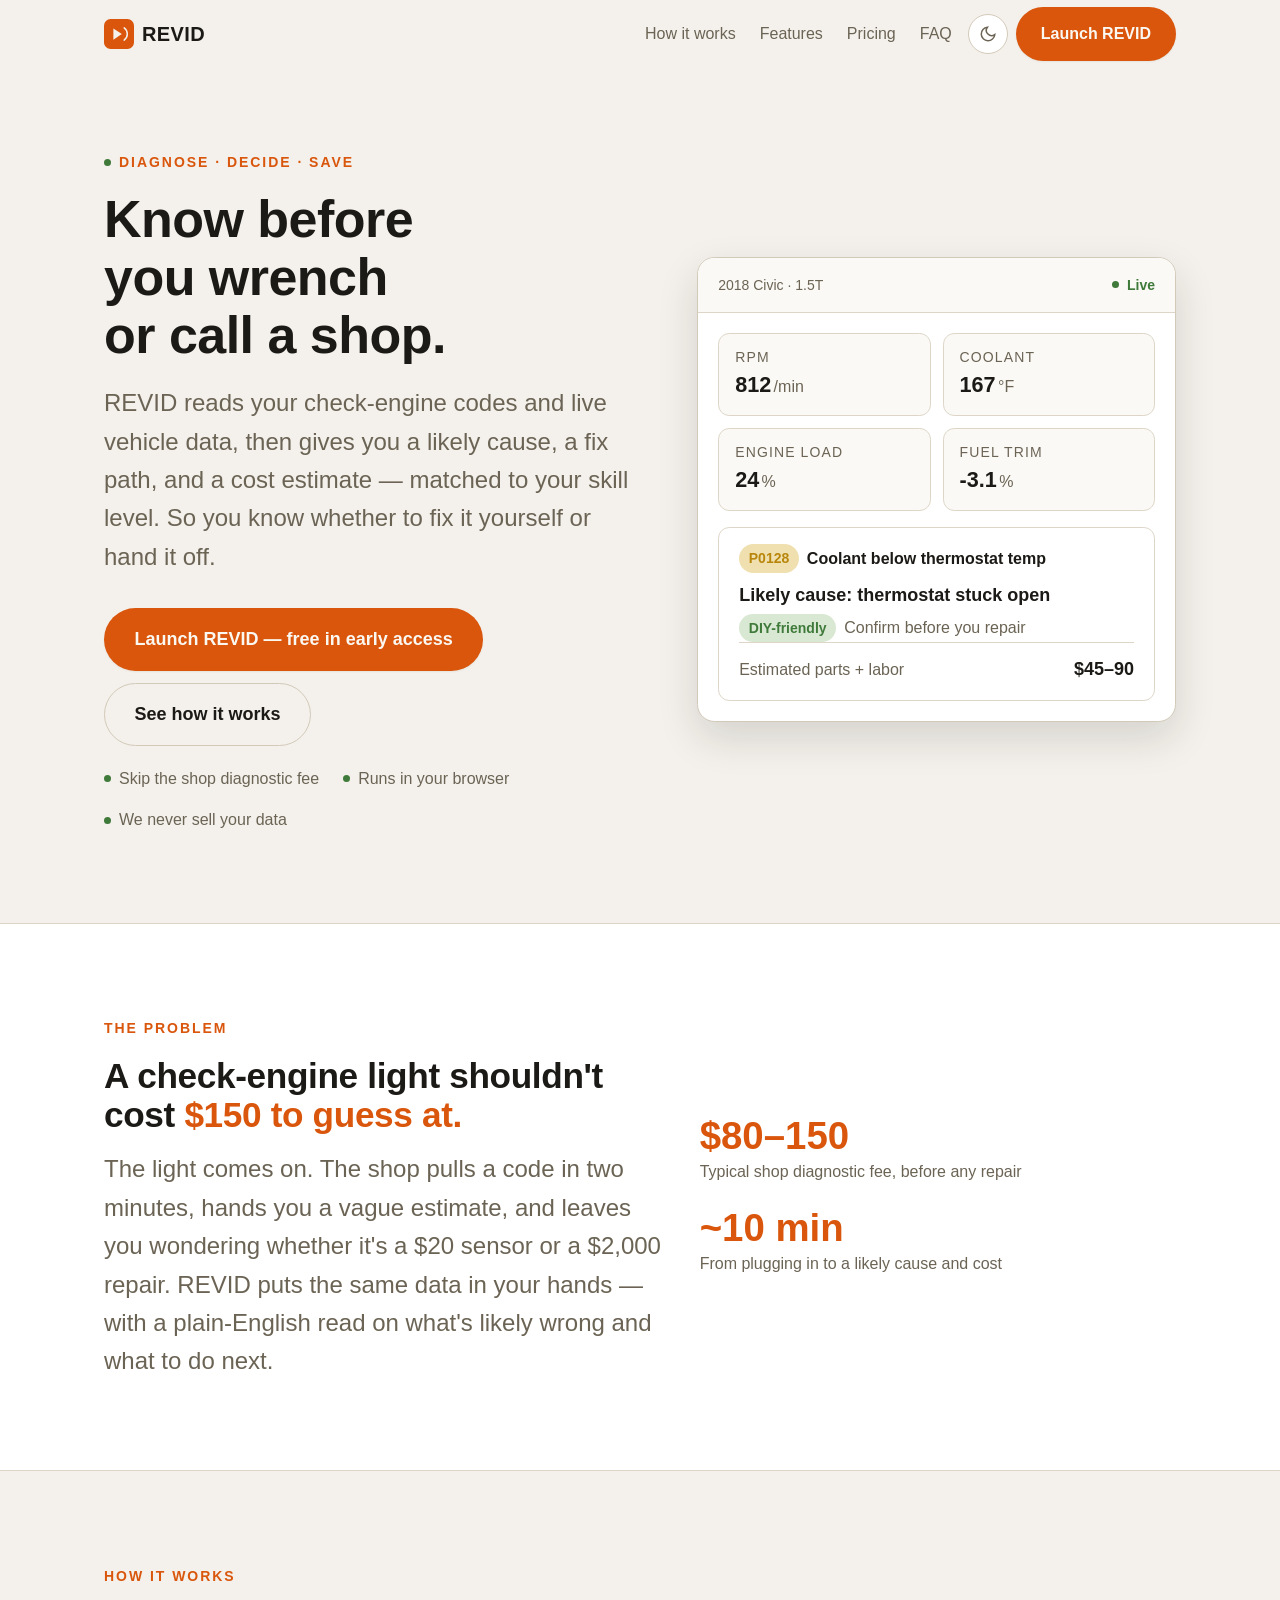
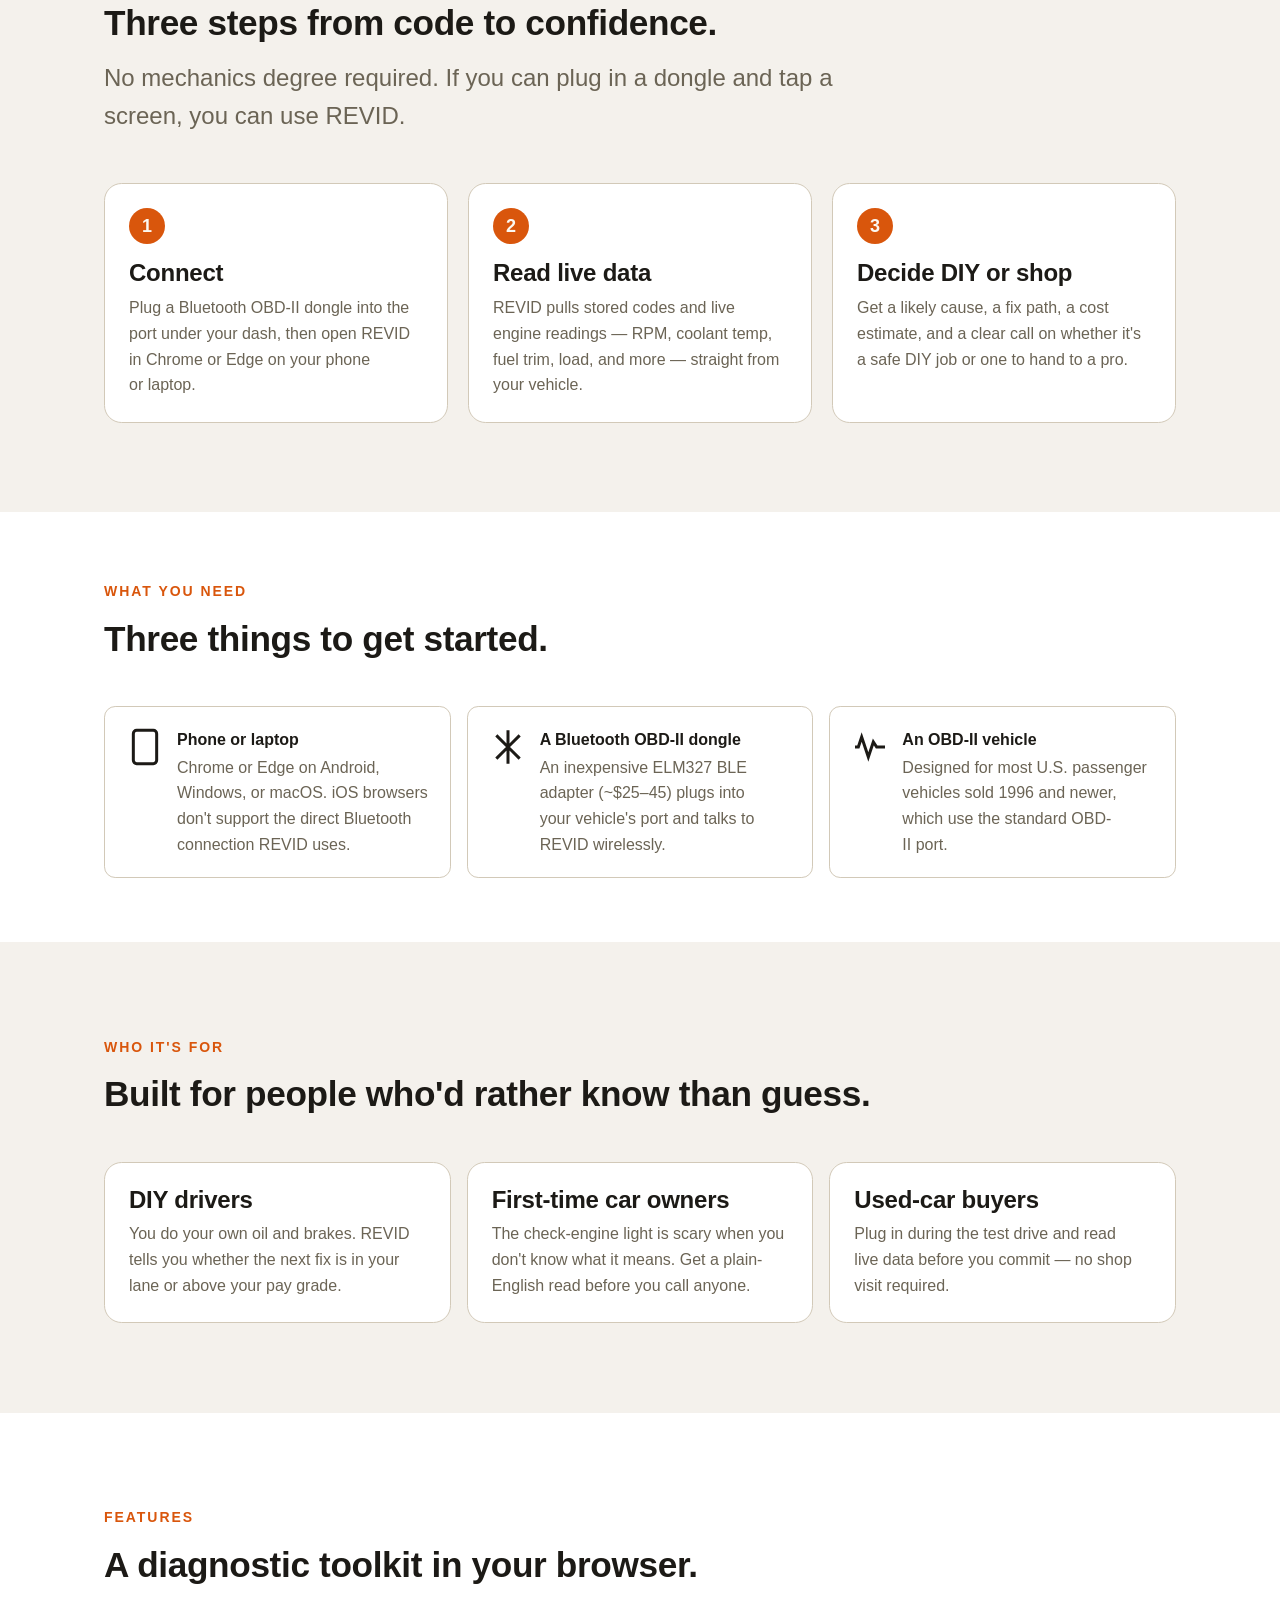
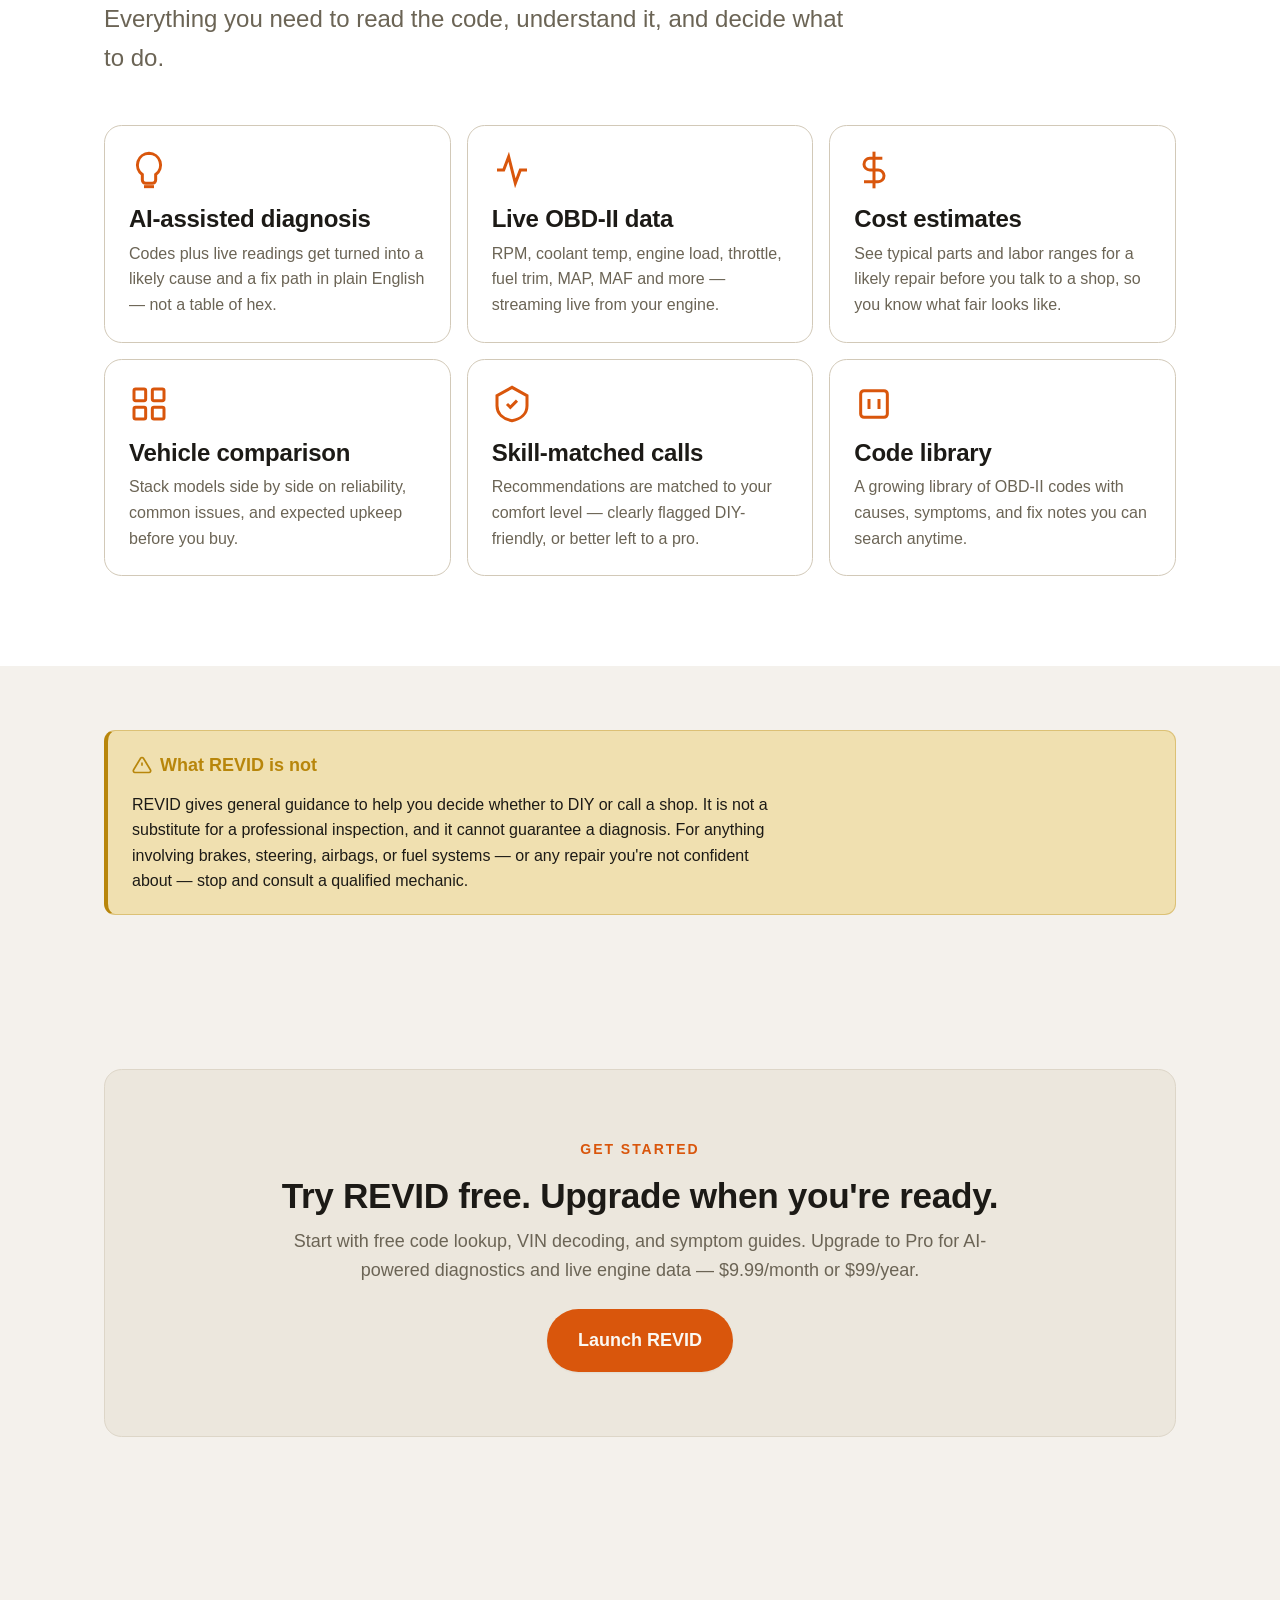
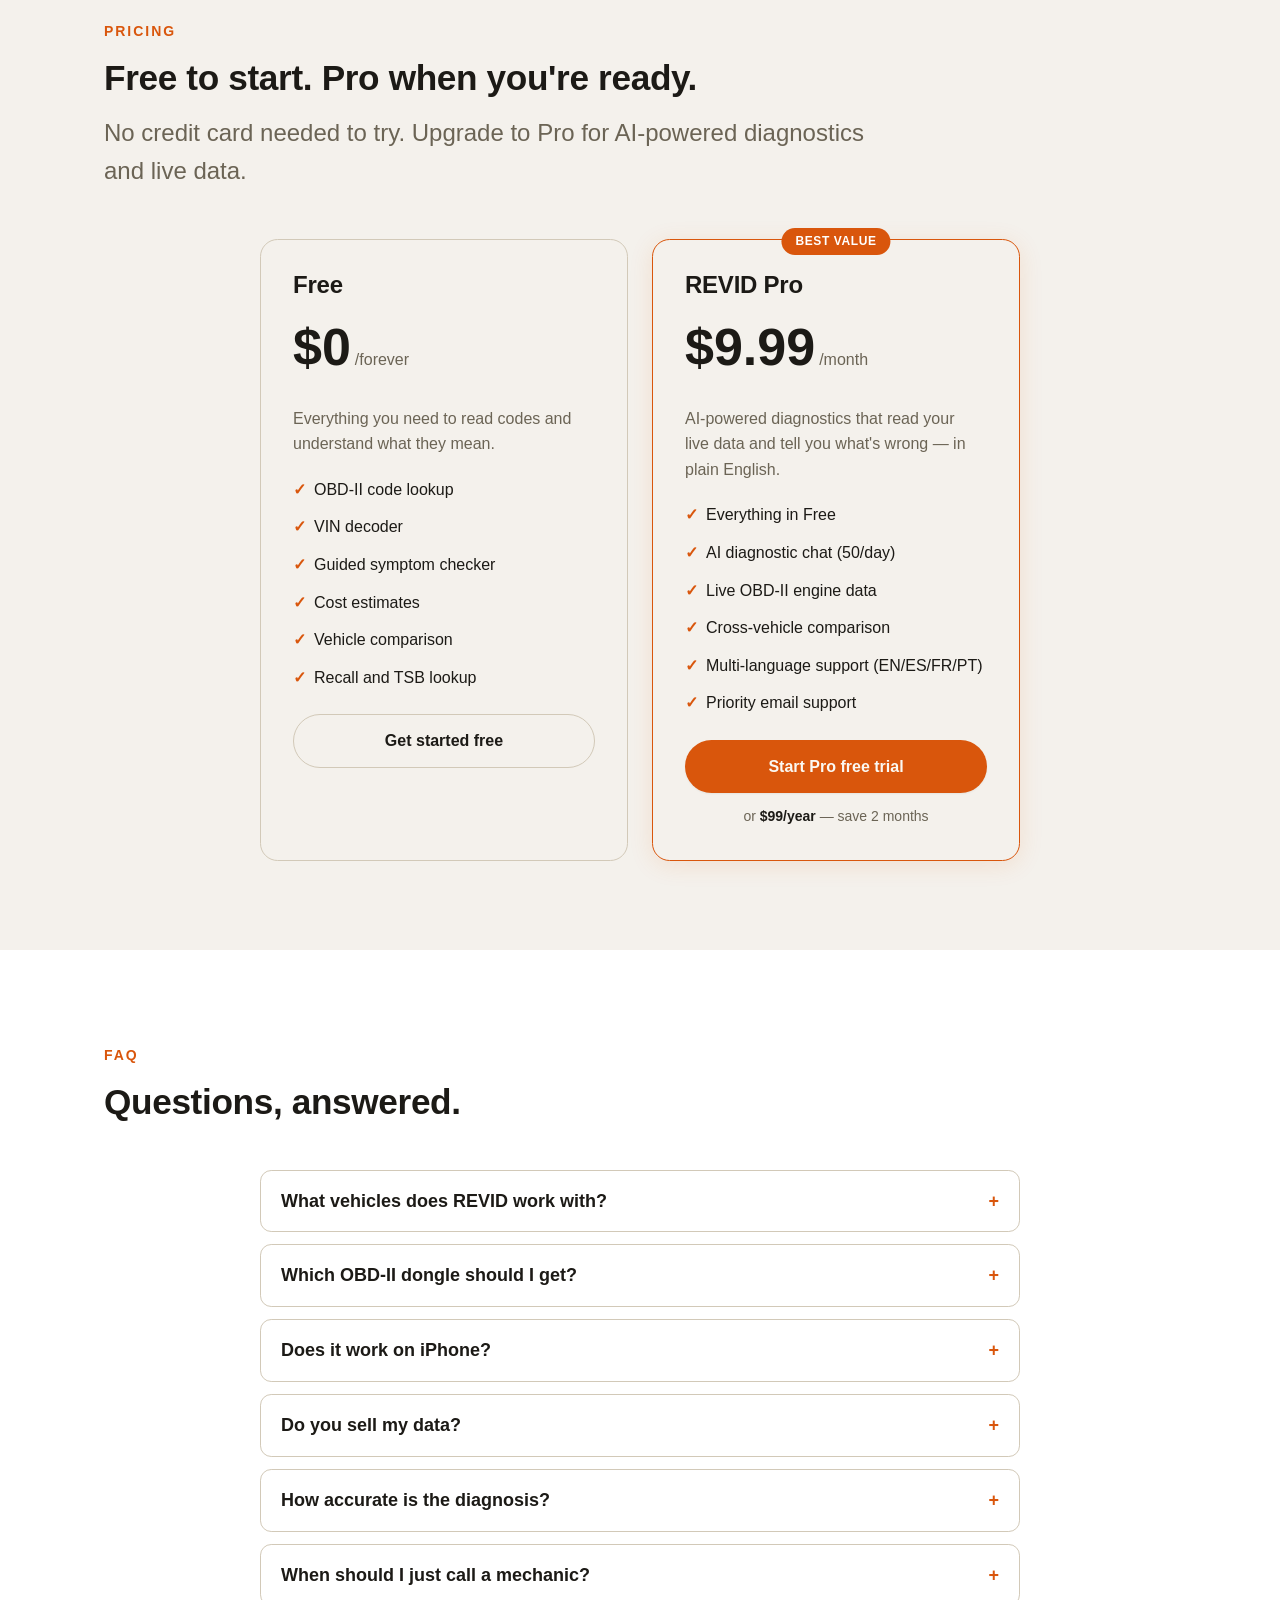
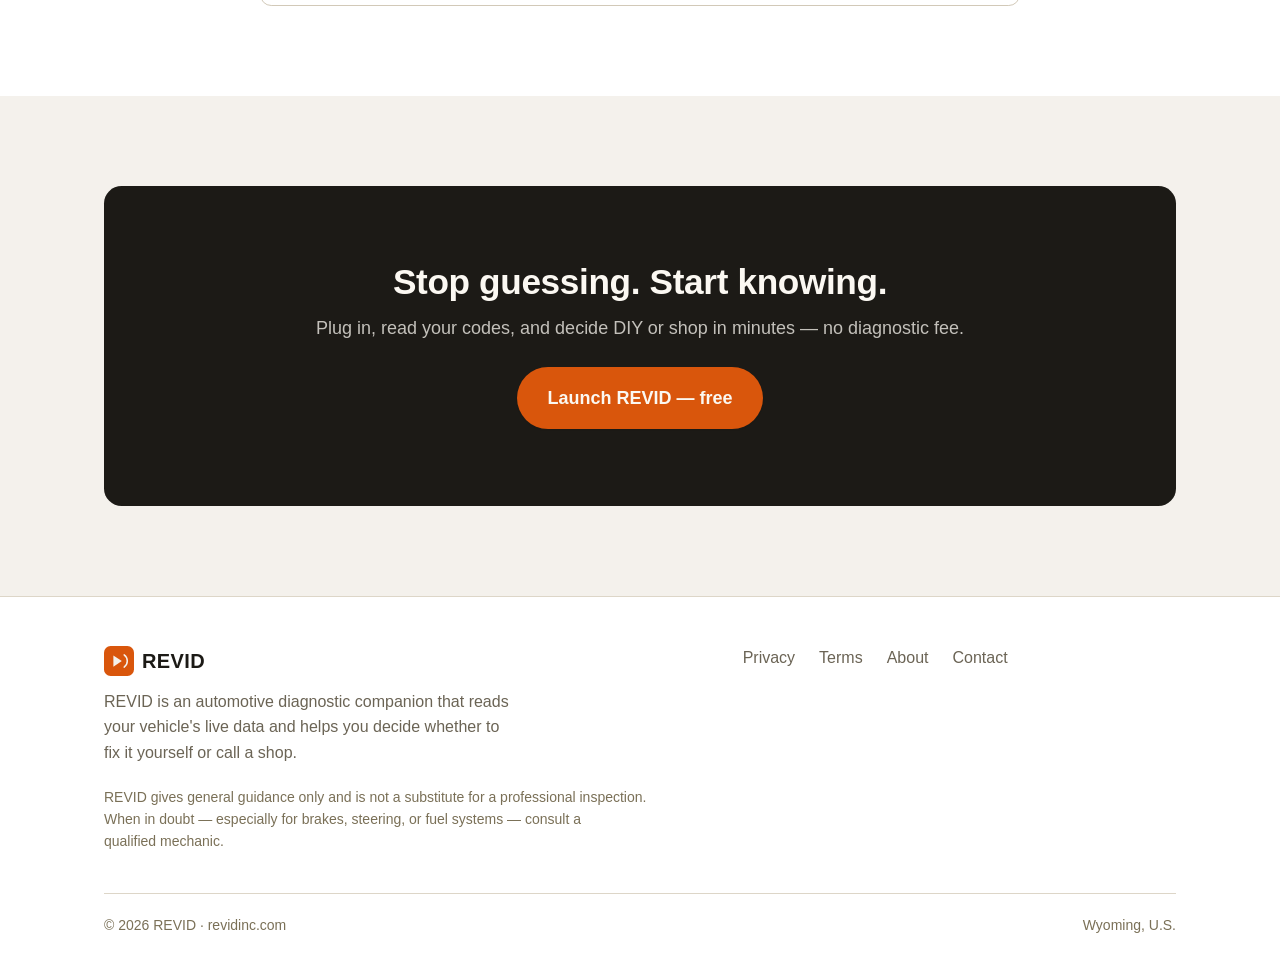
==== index.html @ 6021854e "fix: reveal animation was hiding 80% of page content + add pricing section - Fixed data-reveal CSS: " ====
<!doctype html>
<html lang="en">
  <head>
    <meta charset="UTF-8" />
    <meta name="viewport" content="width=device-width, initial-scale=1.0" />
    <title>REVID — Know Before You Wrench or Call a Shop</title>
    <meta name="description" content="REVID reads your check-engine codes and live vehicle data, then gives you a likely cause, a fix path, and a cost estimate matched to your skill — so you know whether to DIY or call a shop." />
    <meta name="theme-color" content="#d9560c" />
    <meta property="og:title" content="REVID — Know Before You Wrench or Call a Shop" />
    <meta property="og:description" content="Read your check-engine codes and live vehicle data, get a likely cause, a fix path, and a cost estimate matched to your skill." />
    <meta property="og:type" content="website" />
    <meta name="twitter:card" content="summary_large_image" />
    <link rel="icon" href="data:image/svg+xml,%3Csvg xmlns='http://www.w3.org/2000/svg' viewBox='0 0 32 32'%3E%3Crect width='32' height='32' rx='7' fill='%23E8600A'/%3E%3Cpath d='M10 22V10l9 6-9 6z' fill='%23151311'/%3E%3Cpath d='M21.5 9.5a8 8 0 010 13' stroke='%23151311' stroke-width='1.6' stroke-linecap='round' fill='none'/%3E%3C/svg%3E" />
    <link rel="preconnect" href="https://fonts.googleapis.com" />
    <link rel="preconnect" href="https://fonts.gstatic.com" crossorigin />
    <link rel="preconnect" href="https://api.fontshare.com" crossorigin />
    <link href="https://api.fontshare.com/v2/css?f[]=cabinet-grotesk@700,500,800&f[]=general-sans@400,500,600,700&display=swap" rel="stylesheet" />
    <link rel="stylesheet" href="base.css" />
    <link rel="stylesheet" href="style.css" />
  </head>
  <body>
    <a href="#main" class="sr-only" style="position:absolute;left:-9999px;top:0;z-index:100;">Skip to content</a>

    <header class="header" id="header">
      <div class="container header__inner">
        <a class="brand" href="index.html" aria-label="REVID home">
          <svg class="brand-mark" viewBox="0 0 32 32" fill="none" aria-hidden="true">
            <rect width="32" height="32" rx="7" fill="var(--color-primary)"/>
            <path d="M10 22V10l9 6-9 6z" fill="var(--color-bg)"/>
            <path d="M21.5 9.5a8 8 0 010 13" stroke="var(--color-bg)" stroke-width="1.6" stroke-linecap="round" fill="none"/>
          </svg>
          <span class="brand-name">REVID</span>
        </a>
        <nav class="header__nav" aria-label="Primary">
          <a href="#how">How it works</a>
          <a href="#features">Features</a>
          <a href="#pricing">Pricing</a>
          <a href="#faq">FAQ</a>
        </nav>
        <div class="header__actions">
          <button class="theme-toggle" type="button" data-theme-toggle aria-label="Switch to dark mode">
            <svg width="18" height="18" viewBox="0 0 24 24" fill="none" stroke="currentColor" stroke-width="2"><path d="M21 12.79A9 9 0 1 1 11.21 3 7 7 0 0 0 21 12.79z"/></svg>
          </button>
          <a class="btn btn--primary" href="https://app.revidinc.com" target="_blank" rel="noopener noreferrer">Launch REVID</a>
        </div>
      </div>
    </header>

    <main id="main">
      <!-- HERO -->
      <section class="hero">
        <div class="container">
          <div class="hero__grid">
            <div data-reveal>
              <p class="eyebrow"><span class="dot"></span> Diagnose · Decide · Save</p>
              <h1 class="hero__title">Know before you wrench or call a shop.</h1>
              <p class="hero__sub">REVID reads your check-engine codes and live vehicle data, then gives you a likely cause, a fix path, and a cost estimate — matched to your skill level. So you know whether to fix it yourself or hand it off.</p>
              <div class="hero__cta">
                <a class="btn btn--primary btn--lg" href="https://app.revidinc.com" target="_blank" rel="noopener noreferrer">Launch REVID — free in early access</a>
                <a class="btn btn--ghost btn--lg" href="#how">See how it works</a>
              </div>
              <ul class="hero__trust" role="list">
                <li><span class="dot"></span> Skip the shop diagnostic fee</li>
                <li><span class="dot"></span> Runs in your browser</li>
                <li><span class="dot"></span> We never sell your data</li>
              </ul>
            </div>

            <!-- Mock diagnostic dashboard -->
            <div data-reveal>
              <div class="dash" role="img" aria-label="REVID diagnostic dashboard showing live engine readings and a likely cause">
                <div class="dash__bar">
                  <span class="dash__vin">2018 Civic · 1.5T</span>
                  <span class="dash__live"><span class="dot"></span> Live</span>
                </div>
                <div class="dash__body">
                  <div class="gauges">
                    <div class="gauge">
                      <div class="gauge__label">RPM</div>
                      <div class="gauge__value">812<span class="gauge__unit">/min</span></div>
                    </div>
                    <div class="gauge">
                      <div class="gauge__label">Coolant</div>
                      <div class="gauge__value">167<span class="gauge__unit">°F</span></div>
                    </div>
                    <div class="gauge">
                      <div class="gauge__label">Engine load</div>
                      <div class="gauge__value">24<span class="gauge__unit">%</span></div>
                    </div>
                    <div class="gauge">
                      <div class="gauge__label">Fuel trim</div>
                      <div class="gauge__value">-3.1<span class="gauge__unit">%</span></div>
                    </div>
                  </div>
                  <div class="diag">
                    <div class="diag__head">
                      <span class="chip chip--warn">P0128</span> Coolant below thermostat temp
                    </div>
                    <p class="diag__cause">Likely cause: thermostat stuck open</p>
                    <p class="diag__verdict"><span class="chip chip--ok">DIY-friendly</span> Confirm before you repair</p>
                    <div class="cost">
                      <span class="cost__label">Estimated parts + labor</span>
                      <span class="cost__value">$45–90</span>
                    </div>
                  </div>
                </div>
              </div>
            </div>
          </div>
        </div>
      </section>

      <!-- PROBLEM -->
      <section class="section problem">
        <div class="container">
          <div class="problem__grid">
            <div data-reveal>
              <p class="eyebrow">The problem</p>
              <h2 class="problem__title">A check-engine light shouldn't cost <em>$150 to guess at.</em></h2>
              <p class="section-lead" style="margin-top:var(--space-4)">The light comes on. The shop pulls a code in two minutes, hands you a vague estimate, and leaves you wondering whether it's a $20 sensor or a $2,000 repair. REVID puts the same data in your hands — with a plain-English read on what's likely wrong and what to do next.</p>
            </div>
            <div data-reveal style="display:grid;gap:var(--space-6);align-content:center">
              <div class="stat">
                <span class="stat__num">$80–150</span>
                <span class="stat__cap">Typical shop diagnostic fee, before any repair</span>
              </div>
              <div class="stat">
                <span class="stat__num">~10 min</span>
                <span class="stat__cap">From plugging in to a likely cause and cost</span>
              </div>
            </div>
          </div>
        </div>
      </section>

      <!-- HOW IT WORKS -->
      <section class="section" id="how">
        <div class="container">
          <div class="section-head" data-reveal>
            <p class="eyebrow">How it works</p>
            <h2 class="section-title">Three steps from code to confidence.</h2>
            <p class="section-lead">No mechanics degree required. If you can plug in a dongle and tap a screen, you can use REVID.</p>
          </div>
          <ol class="steps" role="list">
            <li class="step" data-reveal>
              <span class="step__num">1</span>
              <h3 class="step__title">Connect</h3>
              <p class="step__text">Plug a Bluetooth OBD-II dongle into the port under your dash, then open REVID in Chrome or Edge on your phone or laptop.</p>
            </li>
            <li class="step" data-reveal>
              <span class="step__num">2</span>
              <h3 class="step__title">Read live data</h3>
              <p class="step__text">REVID pulls stored codes and live engine readings — RPM, coolant temp, fuel trim, load, and more — straight from your vehicle.</p>
            </li>
            <li class="step" data-reveal>
              <span class="step__num">3</span>
              <h3 class="step__title">Decide DIY or shop</h3>
              <p class="step__text">Get a likely cause, a fix path, a cost estimate, and a clear call on whether it's a safe DIY job or one to hand to a pro.</p>
            </li>
          </ol>
        </div>
      </section>

      <!-- WHAT YOU NEED -->
      <section class="section section--tight" style="background:var(--color-surface)">
        <div class="container">
          <div class="section-head" data-reveal>
            <p class="eyebrow">What you need</p>
            <h2 class="section-title">Three things to get started.</h2>
          </div>
          <div class="need">
            <div class="need__item" data-reveal>
              <svg class="need__icon" viewBox="0 0 24 24" fill="none" stroke="currentColor" stroke-width="1.8"><rect x="5" y="2" width="14" height="20" rx="2"/><line x1="12" y1="18" x2="12" y2="18"/></svg>
              <div>
                <p class="need__title">Phone or laptop</p>
                <p class="need__text">Chrome or Edge on Android, Windows, or macOS. iOS browsers don't support the direct Bluetooth connection REVID uses.</p>
              </div>
            </div>
            <div class="need__item" data-reveal>
              <svg class="need__icon" viewBox="0 0 24 24" fill="none" stroke="currentColor" stroke-width="1.8"><path d="M12 2v20M5 5l14 14M19 5L5 19"/></svg>
              <div>
                <p class="need__title">A Bluetooth OBD-II dongle</p>
                <p class="need__text">An inexpensive ELM327 BLE adapter (~$25–45) plugs into your vehicle's port and talks to REVID wirelessly.</p>
              </div>
            </div>
            <div class="need__item" data-reveal>
              <svg class="need__icon" viewBox="0 0 24 24" fill="none" stroke="currentColor" stroke-width="1.8"><path d="M3 12h2l2-6 4 12 3-9 2 3h5"/></svg>
              <div>
                <p class="need__title">An OBD-II vehicle</p>
                <p class="need__text">Designed for most U.S. passenger vehicles sold 1996 and newer, which use the standard OBD-II port.</p>
              </div>
            </div>
          </div>
        </div>
      </section>

      <!-- WHO IT'S FOR -->
      <section class="section" id="audience">
        <div class="container">
          <div class="section-head" data-reveal>
            <p class="eyebrow">Who it's for</p>
            <h2 class="section-title">Built for people who'd rather know than guess.</h2>
          </div>
          <div class="features">
            <div class="feature" data-reveal>
              <h3 class="feature__title">DIY drivers</h3>
              <p class="feature__text">You do your own oil and brakes. REVID tells you whether the next fix is in your lane or above your pay grade.</p>
            </div>
            <div class="feature" data-reveal>
              <h3 class="feature__title">First-time car owners</h3>
              <p class="feature__text">The check-engine light is scary when you don't know what it means. Get a plain-English read before you call anyone.</p>
            </div>
            <div class="feature" data-reveal>
              <h3 class="feature__title">Used-car buyers</h3>
              <p class="feature__text">Plug in during the test drive and read live data before you commit — no shop visit required.</p>
            </div>
          </div>
        </div>
      </section>

      <!-- FEATURES -->
      <section class="section" id="features" style="background:var(--color-surface)">
        <div class="container">
          <div class="section-head" data-reveal>
            <p class="eyebrow">Features</p>
            <h2 class="section-title">A diagnostic toolkit in your browser.</h2>
            <p class="section-lead">Everything you need to read the code, understand it, and decide what to do.</p>
          </div>
          <div class="features">
            <div class="feature" data-reveal>
              <svg class="feature__icon" viewBox="0 0 24 24" fill="none" stroke="currentColor" stroke-width="1.8"><path d="M12 2a7 7 0 0 0-4 12.7V18a2 2 0 0 0 2 2h4a2 2 0 0 0 2-2v-3.3A7 7 0 0 0 12 2z"/><line x1="9" y1="22" x2="15" y2="22"/></svg>
              <h3 class="feature__title">AI-assisted diagnosis</h3>
              <p class="feature__text">Codes plus live readings get turned into a likely cause and a fix path in plain English — not a table of hex.</p>
            </div>
            <div class="feature" data-reveal>
              <svg class="feature__icon" viewBox="0 0 24 24" fill="none" stroke="currentColor" stroke-width="1.8"><path d="M3 12h4l3-8 4 16 3-8h4"/></svg>
              <h3 class="feature__title">Live OBD-II data</h3>
              <p class="feature__text">RPM, coolant temp, engine load, throttle, fuel trim, MAP, MAF and more — streaming live from your engine.</p>
            </div>
            <div class="feature" data-reveal>
              <svg class="feature__icon" viewBox="0 0 24 24" fill="none" stroke="currentColor" stroke-width="1.8"><line x1="12" y1="1" x2="12" y2="23"/><path d="M17 5H9.5a3.5 3.5 0 0 0 0 7h5a3.5 3.5 0 0 1 0 7H6"/></svg>
              <h3 class="feature__title">Cost estimates</h3>
              <p class="feature__text">See typical parts and labor ranges for a likely repair before you talk to a shop, so you know what fair looks like.</p>
            </div>
            <div class="feature" data-reveal>
              <svg class="feature__icon" viewBox="0 0 24 24" fill="none" stroke="currentColor" stroke-width="1.8"><rect x="3" y="3" width="7" height="7" rx="1"/><rect x="14" y="3" width="7" height="7" rx="1"/><rect x="3" y="14" width="7" height="7" rx="1"/><rect x="14" y="14" width="7" height="7" rx="1"/></svg>
              <h3 class="feature__title">Vehicle comparison</h3>
              <p class="feature__text">Stack models side by side on reliability, common issues, and expected upkeep before you buy.</p>
            </div>
            <div class="feature" data-reveal>
              <svg class="feature__icon" viewBox="0 0 24 24" fill="none" stroke="currentColor" stroke-width="1.8"><path d="M12 2L3 7v6c0 5 3.8 8 9 9 5.2-1 9-4 9-9V7z"/><path d="M9 12l2 2 4-4"/></svg>
              <h3 class="feature__title">Skill-matched calls</h3>
              <p class="feature__text">Recommendations are matched to your comfort level — clearly flagged DIY-friendly, or better left to a pro.</p>
            </div>
            <div class="feature" data-reveal>
              <svg class="feature__icon" viewBox="0 0 24 24" fill="none" stroke="currentColor" stroke-width="1.8"><rect x="4" y="4" width="16" height="16" rx="2"/><line x1="9" y1="9" x2="9" y2="15"/><line x1="15" y1="9" x2="15" y2="15"/></svg>
              <h3 class="feature__title">Code library</h3>
              <p class="feature__text">A growing library of OBD-II codes with causes, symptoms, and fix notes you can search anytime.</p>
            </div>
          </div>
        </div>
      </section>

      <!-- WHAT REVID IS NOT -->
      <section class="section section--tight">
        <div class="container">
          <div class="callout" data-reveal>
            <p class="callout__title">
              <svg width="20" height="20" viewBox="0 0 24 24" fill="none" stroke="currentColor" stroke-width="2"><path d="M12 9v4M12 17h.01"/><path d="M10.3 3.9 1.8 18a2 2 0 0 0 1.7 3h17a2 2 0 0 0 1.7-3L13.7 3.9a2 2 0 0 0-3.4 0z"/></svg>
              What REVID is not
            </p>
            <p class="callout__text">REVID gives general guidance to help you decide whether to DIY or call a shop. It is not a substitute for a professional inspection, and it cannot guarantee a diagnosis. For anything involving brakes, steering, airbags, or fuel systems — or any repair you're not confident about — stop and consult a qualified mechanic.</p>
          </div>
        </div>
      </section>

      <!-- EARLY ACCESS -->
      <section class="section">
        <div class="container">
          <div class="band" data-reveal>
            <p class="eyebrow">Get started</p>
            <h2 class="band__title">Try REVID free. Upgrade when you're ready.</h2>
            <p class="band__text">Start with free code lookup, VIN decoding, and symptom guides. Upgrade to Pro for AI-powered diagnostics and live engine data — $9.99/month or $99/year.</p>
            <a class="btn btn--primary btn--lg" href="https://app.revidinc.com" target="_blank" rel="noopener noreferrer">Launch REVID</a>
          </div>
        </div>
      </section>

      <!-- PRICING -->
      <section class="section" id="pricing">
        <div class="container">
          <div class="section-head" data-reveal>
            <p class="eyebrow">Pricing</p>
            <h2 class="section-title">Free to start. Pro when you're ready.</h2>
            <p class="section-lead">No credit card needed to try. Upgrade to Pro for AI-powered diagnostics and live data.</p>
          </div>
          <div class="pricing">
            <div class="pricing__card" data-reveal>
              <div class="pricing__head">
                <h3 class="pricing__name">Free</h3>
                <div class="pricing__price"><span class="pricing__amount">$0</span><span class="pricing__per">/forever</span></div>
              </div>
              <p class="pricing__blurb">Everything you need to read codes and understand what they mean.</p>
              <ul class="pricing__list" role="list">
                <li><span class="check">✓</span> OBD-II code lookup</li>
                <li><span class="check">✓</span> VIN decoder</li>
                <li><span class="check">✓</span> Guided symptom checker</li>
                <li><span class="check">✓</span> Cost estimates</li>
                <li><span class="check">✓</span> Vehicle comparison</li>
                <li><span class="check">✓</span> Recall and TSB lookup</li>
              </ul>
              <a class="btn btn--ghost btn--block" href="https://app.revidinc.com" target="_blank" rel="noopener noreferrer">Get started free</a>
            </div>
            <div class="pricing__card pricing__card--featured" data-reveal>
              <div class="pricing__badge">Best value</div>
              <div class="pricing__head">
                <h3 class="pricing__name">REVID Pro</h3>
                <div class="pricing__price"><span class="pricing__amount">$9.99</span><span class="pricing__per">/month</span></div>
              </div>
              <p class="pricing__blurb">AI-powered diagnostics that read your live data and tell you what's wrong — in plain English.</p>
              <ul class="pricing__list" role="list">
                <li><span class="check">✓</span> Everything in Free</li>
                <li><span class="check">✓</span> AI diagnostic chat (50/day)</li>
                <li><span class="check">✓</span> Live OBD-II engine data</li>
                <li><span class="check">✓</span> Cross-vehicle comparison</li>
                <li><span class="check">✓</span> Multi-language support (EN/ES/FR/PT)</li>
                <li><span class="check">✓</span> Priority email support</li>
              </ul>
              <a class="btn btn--primary btn--block" href="https://app.revidinc.com" target="_blank" rel="noopener noreferrer">Start Pro free trial</a>
              <p class="pricing__annual">or <strong>$99/year</strong> — save 2 months</p>
            </div>
          </div>
        </div>
      </section>

      <!-- FAQ -->
      <section class="section" id="faq" style="background:var(--color-surface)">
        <div class="container">
          <div class="section-head" data-reveal>
            <p class="eyebrow">FAQ</p>
            <h2 class="section-title">Questions, answered.</h2>
          </div>
          <div class="faq">
            <details data-reveal>
              <summary>What vehicles does REVID work with?</summary>
              <p class="faq__a">REVID is designed for most U.S. passenger vehicles from 1996 and newer, which use the standard OBD-II port. Heavy-duty diesel and some hybrid/electric powertrains may report differently; compatibility varies by vehicle and adapter.</p>
            </details>
            <details data-reveal>
              <summary>Which OBD-II dongle should I get?</summary>
              <p class="faq__a">Any inexpensive ELM327 Bluetooth Low Energy (BLE) adapter works. Expect to spend roughly $25–45. Avoid Wi-Fi-only or cheap no-name adapters that don't follow the BLE standard — pairing and live data can be unreliable.</p>
            </details>
            <details data-reveal>
              <summary>Does it work on iPhone?</summary>
              <p class="faq__a">REVID uses direct browser Bluetooth, which Chrome and Edge on Android, Windows, and macOS support. iOS browsers don't currently support this connection, so use an Android device or a laptop instead.</p>
            </details>
            <details data-reveal>
              <summary>Do you sell my data?</summary>
              <p class="faq__a">No. We don't sell your personal or vehicle data. You can read the full details in our <a href="privacy.html">Privacy Policy</a>.</p>
            </details>
            <details data-reveal>
              <summary>How accurate is the diagnosis?</summary>
              <p class="faq__a">REVID turns your live data and codes into a likely cause and fix path — it's guidance, not a guarantee. Always confirm with a professional before spending on parts, especially for safety-critical systems.</p>
            </details>
            <details data-reveal>
              <summary>When should I just call a mechanic?</summary>
              <p class="faq__a">For brakes, steering, airbags, fuel systems, or any repair you're not confident about — call a qualified mechanic. REVID helps you know when a job is beyond your comfort level.</p>
            </details>
          </div>
        </div>
      </section>

      <!-- CTA BAND -->
      <section class="section">
        <div class="container">
          <div class="cta-band" data-reveal>
            <h2 class="cta-band__title">Stop guessing. Start knowing.</h2>
            <p class="cta-band__text">Plug in, read your codes, and decide DIY or shop in minutes — no diagnostic fee.</p>
            <a class="btn btn--primary btn--lg" href="https://app.revidinc.com" target="_blank" rel="noopener noreferrer">Launch REVID — free</a>
          </div>
        </div>
      </section>
    </main>

    <footer class="footer">
      <div class="container">
        <div class="footer__grid">
          <div>
            <a class="footer__brand brand" href="index.html" aria-label="REVID home">
              <svg class="brand-mark" viewBox="0 0 32 32" fill="none" aria-hidden="true">
                <rect width="32" height="32" rx="7" fill="var(--color-primary)"/>
                <path d="M10 22V10l9 6-9 6z" fill="var(--color-bg)"/>
                <path d="M21.5 9.5a8 8 0 010 13" stroke="var(--color-bg)" stroke-width="1.6" stroke-linecap="round" fill="none"/>
              </svg>
              <span class="brand-name">REVID</span>
            </a>
            <p class="footer__about">REVID is an automotive diagnostic companion that reads your vehicle's live data and helps you decide whether to fix it yourself or call a shop.</p>
          </div>
          <nav class="footer__links" aria-label="Legal and company">
            <a href="privacy.html">Privacy</a>
            <a href="terms.html">Terms</a>
            <a href="about.html">About</a>
            <a href="contact.html">Contact</a>
          </nav>
        </div>
        <p class="footer__disclaimer">REVID gives general guidance only and is not a substitute for a professional inspection. When in doubt — especially for brakes, steering, or fuel systems — consult a qualified mechanic.</p>
        <div class="footer__bottom">
          <span>© 2026 REVID · revidinc.com</span>
          <span>Wyoming, U.S.</span>
        </div>
      </div>
    </footer>

    <script>
      // Theme toggle
      (function () {
        var root = document.documentElement;
        var t = document.querySelector('[data-theme-toggle]');
        var d = matchMedia('(prefers-color-scheme:dark)').matches ? 'dark' : 'light';
        root.setAttribute('data-theme', d);
        if (t) {
          t.addEventListener('click', function () {
            d = d === 'dark' ? 'light' : 'dark';
            root.setAttribute('data-theme', d);
            t.setAttribute('aria-label', 'Switch to ' + (d === 'dark' ? 'light' : 'dark') + ' mode');
          });
        }
      })();

      // Header shadow on scroll
      (function () {
        var h = document.getElementById('header');
        var onScroll = function () { if (window.scrollY > 8) h.classList.add('is-scrolled'); else h.classList.remove('is-scrolled'); };
        onScroll();
        window.addEventListener('scroll', onScroll, { passive: true });
      })();

      // Reveal on scroll (progressive enhancement — content visible by default)
      (function () {
        var els = document.querySelectorAll('[data-reveal]');
        if (!els.length) return;
        // Only hide elements if JS + IntersectionObserver are available
        if (!('IntersectionObserver' in window)) return;
        els.forEach(function (e) { e.classList.add('reveal-hidden'); });
        var io = new IntersectionObserver(function (entries) {
          entries.forEach(function (en) { if (en.isIntersecting) { en.target.classList.add('in'); io.unobserve(en.target); } });
        }, { threshold: 0.12, rootMargin: '0px 0px -8% 0px' });
        els.forEach(function (e) { io.observe(e); });
        // Fallback: reveal all after 2s in case observer doesn't fire
        setTimeout(function () {
          document.querySelectorAll('[data-reveal].reveal-hidden:not(.in)').forEach(function (e) { e.classList.add('in'); });
        }, 2000);
      })();
    </script>
  </body>
</html>
---- base.css ----
/* REVID — base reset & base styles */
*, *::before, *::after { box-sizing: border-box; margin: 0; padding: 0; }

html {
  -webkit-text-size-adjust: none;
  text-size-adjust: none;
  -webkit-font-smoothing: antialiased;
  -moz-osx-font-smoothing: grayscale;
  text-rendering: optimizeLegibility;
  scroll-behavior: smooth;
  scroll-padding-top: 5rem;
}

body {
  min-height: 100dvh;
  line-height: 1.6;
  font-family: var(--font-body);
  font-size: var(--text-base);
  color: var(--color-text);
  background-color: var(--color-bg);
}

img, svg { display: block; max-width: 100%; height: auto; }
ul[role='list'], ol[role='list'] { list-style: none; }
input, button, textarea, select { font: inherit; color: inherit; }

a, button { transition: color .18s ease, background .18s ease, border-color .18s ease, box-shadow .18s ease, transform .18s ease; }

:focus-visible { outline: 2px solid var(--color-primary); outline-offset: 3px; border-radius: var(--radius-sm); }

::selection { background: var(--color-primary-highlight); color: var(--color-text); }

h1, h2, h3, h4 { font-family: var(--font-display); line-height: 1.12; text-wrap: balance; font-weight: 700; letter-spacing: -0.01em; }
p, li, figcaption { text-wrap: pretty; max-width: 72ch; }

@media (prefers-reduced-motion: reduce) {
  *, *::before, *::after { animation-duration: .01ms !important; transition-duration: .01ms !important; scroll-behavior: auto !important; }
}
---- style.css ----
/* ==========================================================================
   REVID marketing site — design tokens + components
   Palette: industrial charcoal + safety-orange accent (matches the REVID app)
   ========================================================================== */

:root,
[data-theme='light'] {
  --color-bg: #f4f1ec;
  --color-surface: #ffffff;
  --color-surface-2: #fbf9f5;
  --color-surface-offset: #ece7dd;
  --color-divider: #ddd6c8;
  --color-border: #d2c9b8;

  --color-text: #1c1a16;
  --color-text-muted: #6b6455;
  --color-text-faint: #7a7057;
  --color-text-inverse: #fbf8f2;

  --color-primary: #d9560c;
  --color-primary-hover: #b8480a;
  --color-primary-active: #963c08;
  --color-primary-highlight: #f6ddc9;

  --color-success: #3f7a3a;
  --color-success-highlight: #d9e8d3;
  --color-warning: #b8860b;
  --color-warning-highlight: #f0e0b0;
  --color-error: #b3261e;

  --radius-sm: 0.4rem;
  --radius-md: 0.7rem;
  --radius-lg: 1.1rem;
  --radius-full: 9999px;

  --shadow-sm: 0 1px 2px rgba(28,26,22,.06);
  --shadow-md: 0 6px 18px rgba(28,26,22,.09);
  --shadow-lg: 0 16px 40px rgba(28,26,22,.14);

  --font-display: 'Cabinet Grotesk', 'General Sans', sans-serif;
  --font-body: 'General Sans', 'Helvetica Neue', sans-serif;

  --text-xs: clamp(0.75rem, 0.7rem + 0.25vw, 0.875rem);
  --text-sm: clamp(0.875rem, 0.8rem + 0.35vw, 1rem);
  --text-base: clamp(1rem, 0.95rem + 0.25vw, 1.125rem);
  --text-lg: clamp(1.125rem, 1rem + 0.75vw, 1.5rem);
  --text-xl: clamp(1.5rem, 1.2rem + 1.25vw, 2.25rem);
  --text-2xl: clamp(2rem, 1.3rem + 2.6vw, 3.25rem);

  --space-1: .25rem; --space-2: .5rem; --space-3: .75rem; --space-4: 1rem;
  --space-5: 1.25rem; --space-6: 1.5rem; --space-8: 2rem; --space-10: 2.5rem;
  --space-12: 3rem; --space-16: 4rem; --space-20: 5rem; --space-24: 6rem;

  --content: 1120px;
}

[data-theme='dark'] {
  --color-bg: #17140f;
  --color-surface: #1e1a14;
  --color-surface-2: #221d16;
  --color-surface-offset: #29231a;
  --color-divider: #342c20;
  --color-border: #3d3325;

  --color-text: #f1ece1;
  --color-text-muted: #b3a790;
  --color-text-faint: #7a7057;
  --color-text-inverse: #1c1a16;

  --color-primary: #ef7b2e;
  --color-primary-hover: #f5934f;
  --color-primary-active: #f8a86c;
  --color-primary-highlight: #4a3420;

  --color-success: #79c26e;
  --color-success-highlight: #2b3d24;
  --color-warning: #e0b843;
  --color-warning-highlight: #4a3d1c;
  --color-error: #e5645c;

  --shadow-sm: 0 1px 2px rgba(0,0,0,.3);
  --shadow-md: 0 6px 18px rgba(0,0,0,.35);
  --shadow-lg: 0 16px 40px rgba(0,0,0,.5);
}

/* ---------- Layout ---------- */
.container { width: 100%; max-width: var(--content); margin-inline: auto; padding-inline: var(--space-6); }
.section { padding-block: clamp(var(--space-12), 7vw, var(--space-24)); }
.section--tight { padding-block: clamp(var(--space-10), 5vw, var(--space-16)); }
.eyebrow { display: inline-flex; align-items: center; gap: var(--space-2); font-family: var(--font-body); font-size: var(--text-xs); font-weight: 600; letter-spacing: .14em; text-transform: uppercase; color: var(--color-primary); margin-bottom: var(--space-4); }
.section-title { font-size: var(--text-xl); margin-bottom: var(--space-4); }
.section-lead { color: var(--color-text-muted); font-size: var(--text-lg); max-width: 60ch; }
.section-head { margin-bottom: clamp(var(--space-8), 4vw, var(--space-12)); }

/* ---------- Header ---------- */
.header {
  position: sticky; top: 0; z-index: 50;
  background: color-mix(in oklab, var(--color-bg) 88%, transparent);
  backdrop-filter: blur(12px);
  border-bottom: 1px solid transparent;
  transition: border-color .25s ease, box-shadow .25s ease;
}
.header.is-scrolled { border-bottom-color: var(--color-divider); box-shadow: var(--shadow-sm); }
.header__inner { display: flex; align-items: center; gap: var(--space-4); height: 4.25rem; }
.brand { display: inline-flex; align-items: center; gap: var(--space-2); text-decoration: none; color: var(--color-text); }
.brand-mark { width: 30px; height: 30px; flex: none; }
.brand-name { font-family: var(--font-display); font-weight: 800; font-size: 1.25rem; letter-spacing: .02em; }
.header__nav { display: none; margin-left: auto; gap: var(--space-6); }
.header__nav a { color: var(--color-text-muted); text-decoration: none; font-size: var(--text-sm); font-weight: 500; }
.header__nav a:hover { color: var(--color-text); }
.header__actions { margin-left: auto; display: flex; align-items: center; gap: var(--space-2); }
.theme-toggle { display: inline-flex; align-items: center; justify-content: center; width: 2.5rem; height: 2.5rem; border-radius: var(--radius-full); border: 1px solid var(--color-border); background: var(--color-surface); color: var(--color-text-muted); }
.theme-toggle:hover { color: var(--color-text); border-color: var(--color-text-faint); }
@media (min-width: 880px) { .header__nav { display: flex; } .header__actions { margin-left: 0; } }

/* ---------- Buttons ---------- */
.btn { display: inline-flex; align-items: center; justify-content: center; gap: var(--space-2); font-family: var(--font-body); font-size: var(--text-sm); font-weight: 600; text-decoration: none; border-radius: var(--radius-full); padding: .8rem 1.5rem; min-height: 2.75rem; cursor: pointer; border: 1px solid transparent; white-space: nowrap; }
.btn--primary { background: var(--color-primary); color: var(--color-text-inverse); box-shadow: var(--shadow-sm); }
.btn--primary:hover { background: var(--color-primary-hover); }
.btn--primary:active { background: var(--color-primary-active); transform: translateY(1px); }
.btn--ghost { background: transparent; color: var(--color-text); border-color: var(--color-border); }
.btn--ghost:hover { border-color: var(--color-text-faint); background: var(--color-surface-offset); }
.btn--lg { padding: 1rem 1.85rem; min-height: 3.1rem; font-size: var(--text-base); }

/* ---------- Hero ---------- */
.hero { position: relative; padding-top: clamp(var(--space-10), 6vw, var(--space-20)); padding-bottom: clamp(var(--space-12), 7vw, var(--space-24)); overflow: hidden; }
.hero__grid { display: grid; gap: clamp(var(--space-10), 5vw, var(--space-16)); align-items: center; }
@media (min-width: 920px) { .hero__grid { grid-template-columns: 1.05fr .95fr; } }
.hero__title { font-size: var(--text-2xl); margin-bottom: var(--space-5); }
.hero__sub { font-size: var(--text-lg); color: var(--color-text-muted); max-width: 46ch; margin-bottom: var(--space-8); }
.hero__cta { display: flex; flex-wrap: wrap; gap: var(--space-3); align-items: center; margin-bottom: var(--space-5); }
.hero__trust { display: flex; flex-wrap: wrap; gap: var(--space-4) var(--space-6); color: var(--color-text-muted); font-size: var(--text-sm); }
.hero__trust li { display: flex; align-items: center; gap: var(--space-2); }
.dot { width: 7px; height: 7px; border-radius: 50%; background: var(--color-success); flex: none; }

/* ---------- Mock dashboard card ---------- */
.dash { background: var(--color-surface); border: 1px solid var(--color-border); border-radius: var(--radius-lg); box-shadow: var(--shadow-lg); overflow: hidden; }
.dash__bar { display: flex; align-items: center; gap: var(--space-3); padding: var(--space-4) var(--space-5); border-bottom: 1px solid var(--color-divider); background: var(--color-surface-2); }
.dash__vin { font-size: var(--text-xs); color: var(--color-text-muted); font-variant-numeric: tabular-nums; }
.dash__live { margin-left: auto; display: inline-flex; align-items: center; gap: var(--space-2); font-size: var(--text-xs); font-weight: 600; color: var(--color-success); }
.dash__live .dot { background: var(--color-success); box-shadow: 0 0 0 0 color-mix(in oklab, var(--color-success) 60%, transparent); animation: pulse 1.8s infinite; }
@keyframes pulse { 0% { box-shadow: 0 0 0 0 color-mix(in oklab, var(--color-success) 55%, transparent); } 70% { box-shadow: 0 0 0 7px transparent; } 100% { box-shadow: 0 0 0 0 transparent; } }
.dash__body { padding: var(--space-5); display: grid; gap: var(--space-4); }
.gauges { display: grid; grid-template-columns: repeat(2, 1fr); gap: var(--space-3); }
.gauge { background: var(--color-surface-2); border: 1px solid var(--color-divider); border-radius: var(--radius-md); padding: var(--space-3) var(--space-4); }
.gauge__label { font-size: var(--text-xs); color: var(--color-text-muted); text-transform: uppercase; letter-spacing: .08em; }
.gauge__value { font-family: var(--font-display); font-weight: 700; font-size: 1.35rem; font-variant-numeric: tabular-nums; }
.gauge__unit { font-size: var(--text-sm); color: var(--color-text-muted); font-weight: 500; margin-left: .15rem; }
.diag { border: 1px solid var(--color-divider); border-radius: var(--radius-md); padding: var(--space-4) var(--space-5); background: var(--color-surface); }
.diag__head { display: flex; align-items: center; gap: var(--space-2); font-size: var(--text-sm); font-weight: 600; margin-bottom: var(--space-2); }
.chip { display: inline-flex; align-items: center; gap: var(--space-1); font-size: var(--text-xs); font-weight: 600; padding: .2rem .6rem; border-radius: var(--radius-full); }
.chip--ok { background: var(--color-success-highlight); color: var(--color-success); }
.chip--warn { background: var(--color-warning-highlight); color: var(--color-warning); }
.diag__cause { font-weight: 600; margin-bottom: var(--space-1); }
.diag__verdict { display: flex; align-items: center; gap: var(--space-2); color: var(--color-text-muted); font-size: var(--text-sm); }
.cost { display: flex; align-items: baseline; justify-content: space-between; gap: var(--space-3); padding-top: var(--space-3); border-top: 1px solid var(--color-divider); }
.cost__label { font-size: var(--text-sm); color: var(--color-text-muted); }
.cost__value { font-family: var(--font-display); font-weight: 700; font-variant-numeric: tabular-nums; }

/* ---------- Problem / agitation ---------- */
.problem { background: var(--color-surface); border-block: 1px solid var(--color-divider); }
.problem__grid { display: grid; gap: var(--space-6); align-items: center; }
@media (min-width: 880px) { .problem__grid { grid-template-columns: 1.2fr 1fr; } }
.problem__title { font-size: var(--text-xl); }
.problem__title em { font-style: normal; color: var(--color-primary); }
.stat { display: grid; gap: var(--space-1); }
.stat__num { font-family: var(--font-display); font-weight: 800; font-size: 2.4rem; color: var(--color-primary); line-height: 1; }
.stat__cap { color: var(--color-text-muted); font-size: var(--text-sm); }

/* ---------- Steps ---------- */
.steps { display: grid; gap: var(--space-5); counter-reset: step; }
@media (min-width: 820px) { .steps { grid-template-columns: repeat(3, 1fr); } }
.step { background: var(--color-surface); border: 1px solid var(--color-border); border-radius: var(--radius-lg); padding: var(--space-6); }
.step__num { display: inline-flex; align-items: center; justify-content: center; width: 2.25rem; height: 2.25rem; border-radius: var(--radius-full); background: var(--color-primary); color: var(--color-text-inverse); font-family: var(--font-display); font-weight: 700; margin-bottom: var(--space-4); }
.step__title { font-size: var(--text-lg); margin-bottom: var(--space-2); }
.step__text { color: var(--color-text-muted); font-size: var(--text-sm); }

/* ---------- Need / audience rows ---------- */
.need { display: grid; gap: var(--space-4); }
@media (min-width: 820px) { .need { grid-template-columns: repeat(3, 1fr); } }
.need__item { display: flex; gap: var(--space-3); align-items: flex-start; padding: var(--space-5); background: var(--color-surface); border: 1px solid var(--color-border); border-radius: var(--radius-md); }
.need__icon { flex: none; width: 2.5rem; height: 2.5rem; }
.need__title { font-weight: 600; font-size: var(--text-sm); margin-bottom: 2px; }
.need__text { color: var(--color-text-muted); font-size: var(--text-sm); }

/* ---------- Feature grid ---------- */
.features { display: grid; gap: var(--space-4); }
@media (min-width: 720px) { .features { grid-template-columns: repeat(2, 1fr); } }
@media (min-width: 1040px) { .features { grid-template-columns: repeat(3, 1fr); } }
.feature { background: var(--color-surface); border: 1px solid var(--color-border); border-radius: var(--radius-lg); padding: var(--space-6); }
.feature__icon { width: 2.5rem; height: 2.5rem; margin-bottom: var(--space-4); color: var(--color-primary); }
.feature__title { font-size: var(--text-lg); margin-bottom: var(--space-2); }
.feature__text { color: var(--color-text-muted); font-size: var(--text-sm); }

/* ---------- Not-a-mechanic callout ---------- */
.callout { display: grid; gap: var(--space-3); background: var(--color-warning-highlight); border: 1px solid color-mix(in oklab, var(--color-warning) 35%, transparent); border-left: 4px solid var(--color-warning); border-radius: var(--radius-md); padding: var(--space-5) var(--space-6); }
.callout__title { display: flex; align-items: center; gap: var(--space-2); font-weight: 600; color: var(--color-warning); }
.callout__text { color: var(--color-text); font-size: var(--text-sm); }

/* ---------- Early access / CTA band ---------- */
.band { background: var(--color-surface-offset); border: 1px solid var(--color-divider); border-radius: var(--radius-lg); padding: clamp(var(--space-8), 5vw, var(--space-16)); text-align: center; }
.band__title { font-size: var(--text-xl); margin-bottom: var(--space-3); }
.band__text { color: var(--color-text-muted); margin-inline: auto; margin-bottom: var(--space-6); }
.cta-band { background: var(--color-text); color: var(--color-text-inverse); border-radius: var(--radius-lg); padding: clamp(var(--space-10), 6vw, var(--space-20)); text-align: center; }
.cta-band__title { font-size: var(--text-xl); color: var(--color-text-inverse); margin-bottom: var(--space-3); }
.cta-band__text { color: color-mix(in oklab, var(--color-text-inverse) 75%, transparent); margin-inline: auto; margin-bottom: var(--space-6); }

/* ---------- FAQ ---------- */
.faq { display: grid; gap: var(--space-3); max-width: 760px; margin-inline: auto; }
.faq details { background: var(--color-surface); border: 1px solid var(--color-border); border-radius: var(--radius-md); padding: var(--space-4) var(--space-5); }
.faq summary { cursor: pointer; font-weight: 600; list-style: none; display: flex; justify-content: space-between; gap: var(--space-4); align-items: center; }
.faq summary::-webkit-details-marker { display: none; }
.faq summary::after { content: '+'; font-family: var(--font-display); font-weight: 700; color: var(--color-primary); transition: transform .2s ease; }
.faq details[open] summary::after { transform: rotate(45deg); }
.faq__a { color: var(--color-text-muted); font-size: var(--text-sm); margin-top: var(--space-3); padding-top: var(--space-3); border-top: 1px solid var(--color-divider); }

/* ---------- Footer ---------- */
.footer { background: var(--color-surface); border-top: 1px solid var(--color-divider); padding-block: var(--space-12) var(--space-8); }
.footer__grid { display: grid; gap: var(--space-8); }
@media (min-width: 760px) { .footer__grid { grid-template-columns: 1.4fr 1fr; } }
.footer__brand { display: flex; align-items: center; gap: var(--space-2); margin-bottom: var(--space-3); }
.footer__about { color: var(--color-text-muted); font-size: var(--text-sm); max-width: 46ch; }
.footer__links { display: flex; flex-wrap: wrap; gap: var(--space-4) var(--space-6); }
.footer__links a { color: var(--color-text-muted); text-decoration: none; font-size: var(--text-sm); }
.footer__links a:hover { color: var(--color-text); }
.footer__bottom { margin-top: var(--space-10); padding-top: var(--space-5); border-top: 1px solid var(--color-divider); display: flex; flex-wrap: wrap; gap: var(--space-2); justify-content: space-between; align-items: center; color: var(--color-text-faint); font-size: var(--text-xs); }
.footer__disclaimer { color: var(--color-text-faint); font-size: var(--text-xs); margin-top: var(--space-5); max-width: 70ch; }

/* ---------- Legal pages ---------- */
.legal { padding-top: clamp(var(--space-10), 5vw, var(--space-16)); padding-bottom: clamp(var(--space-12), 7vw, var(--space-24)); }
.legal__title { font-size: var(--text-2xl); margin-bottom: var(--space-2); }
.legal__meta { color: var(--color-text-muted); font-size: var(--text-sm); margin-bottom: var(--space-8); }
.legal h2 { font-size: var(--text-lg); margin-top: var(--space-8); margin-bottom: var(--space-3); }
.legal p, .legal li { color: var(--color-text-muted); font-size: var(--text-base); }
.legal ul { display: grid; gap: var(--space-2); padding-left: var(--space-5); list-style: disc; }
.legal a { color: var(--color-primary); }
.prose { max-width: 760px; }

/* ---------- Pricing ---------- */
.pricing { display: grid; grid-template-columns: 1fr 1fr; gap: var(--space-6); max-width: 760px; margin: var(--space-8) auto 0; }
.pricing__card { position: relative; display: flex; flex-direction: column; padding: var(--space-8); border: 1px solid var(--color-border); border-radius: var(--radius-lg); background: var(--color-bg); }
.pricing__card--featured { border-color: var(--color-primary); box-shadow: 0 4px 24px rgba(232,96,10,.12); }
.pricing__badge { position: absolute; top: -12px; left: 50%; transform: translateX(-50%); background: var(--color-primary); color: #fff; font-size: 0.75rem; font-weight: 700; text-transform: uppercase; letter-spacing: .05em; padding: 4px 14px; border-radius: 99px; white-space: nowrap; }
.pricing__head { margin-bottom: var(--space-4); }
.pricing__name { font-size: var(--text-lg); font-weight: 700; margin-bottom: var(--space-2); }
.pricing__price { display: flex; align-items: baseline; gap: 4px; }
.pricing__amount { font-size: var(--text-2xl); font-weight: 800; font-family: var(--font-display); }
.pricing__per { color: var(--color-text-muted); font-size: var(--text-sm); }
.pricing__blurb { color: var(--color-text-muted); font-size: var(--text-sm); margin-bottom: var(--space-5); }
.pricing__list { display: grid; gap: var(--space-3); margin-bottom: var(--space-6); }
.pricing__list li { display: flex; align-items: flex-start; gap: var(--space-2); font-size: var(--text-sm); }
.pricing__list .check { color: var(--color-primary); font-weight: 700; flex-shrink: 0; }
.pricing__annual { text-align: center; color: var(--color-text-muted); font-size: var(--text-xs); margin-top: var(--space-3); }
.pricing__annual strong { color: var(--color-text); }

@media (max-width: 640px) {
  .pricing { grid-template-columns: 1fr; }
}

/* ---------- Reveal animation ---------- */
[data-reveal] { opacity: 1; transform: none; transition: opacity .6s ease, transform .6s cubic-bezier(.16,1,.3,1); }
[data-reveal].reveal-hidden { opacity: 0; transform: translateY(14px); }
[data-reveal].in { opacity: 1; transform: none; }
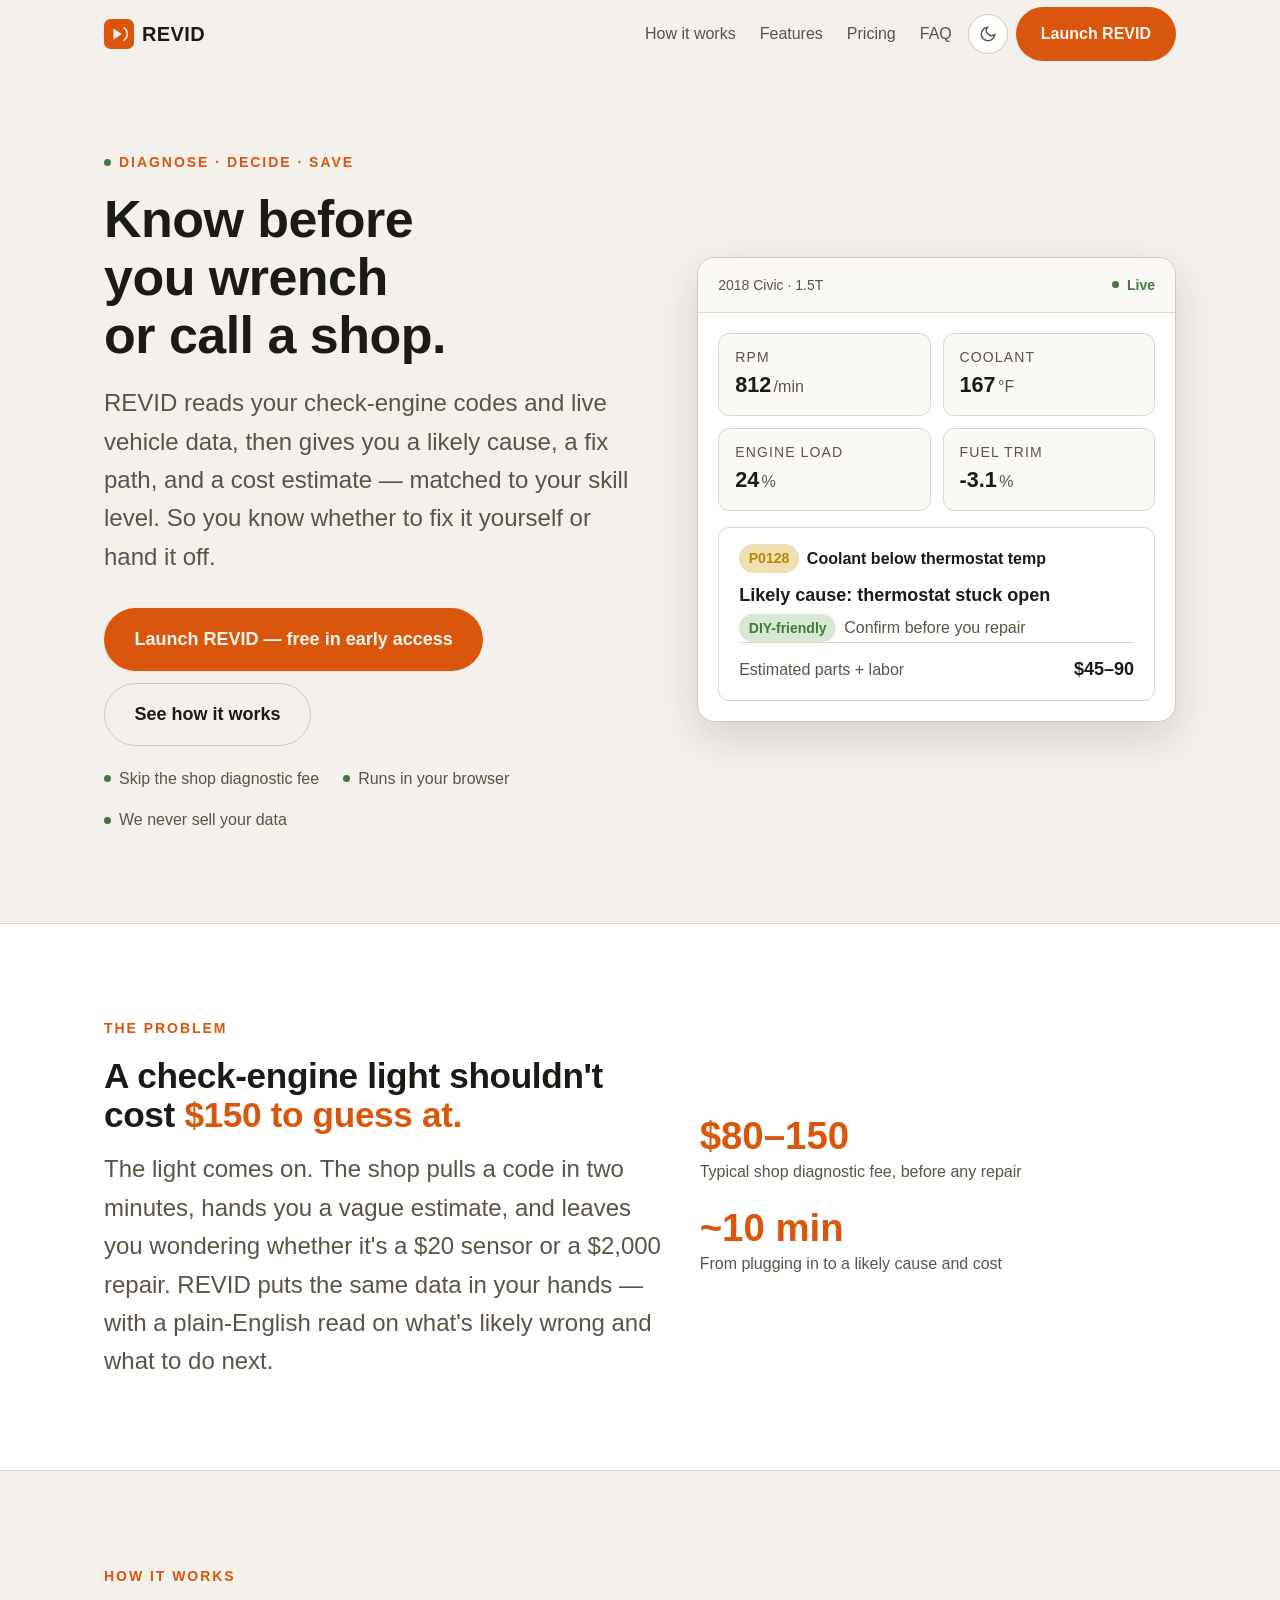
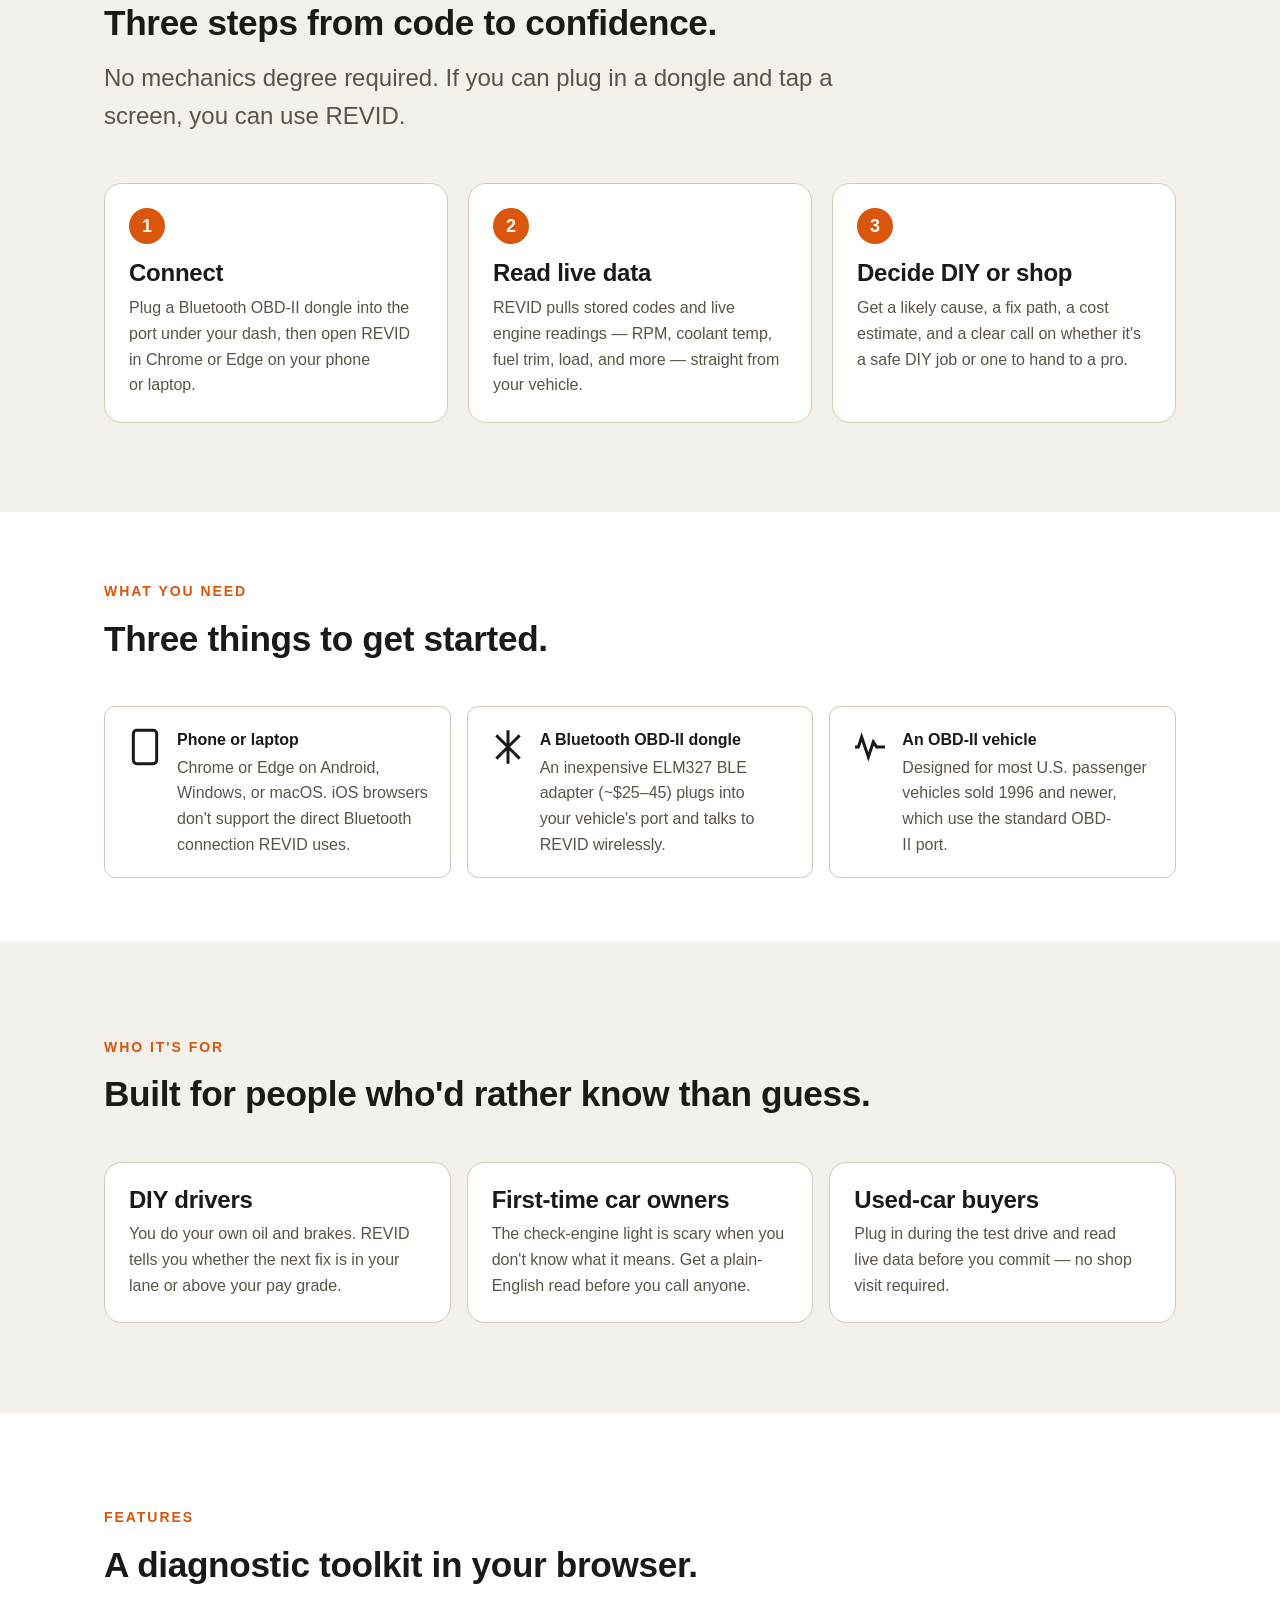
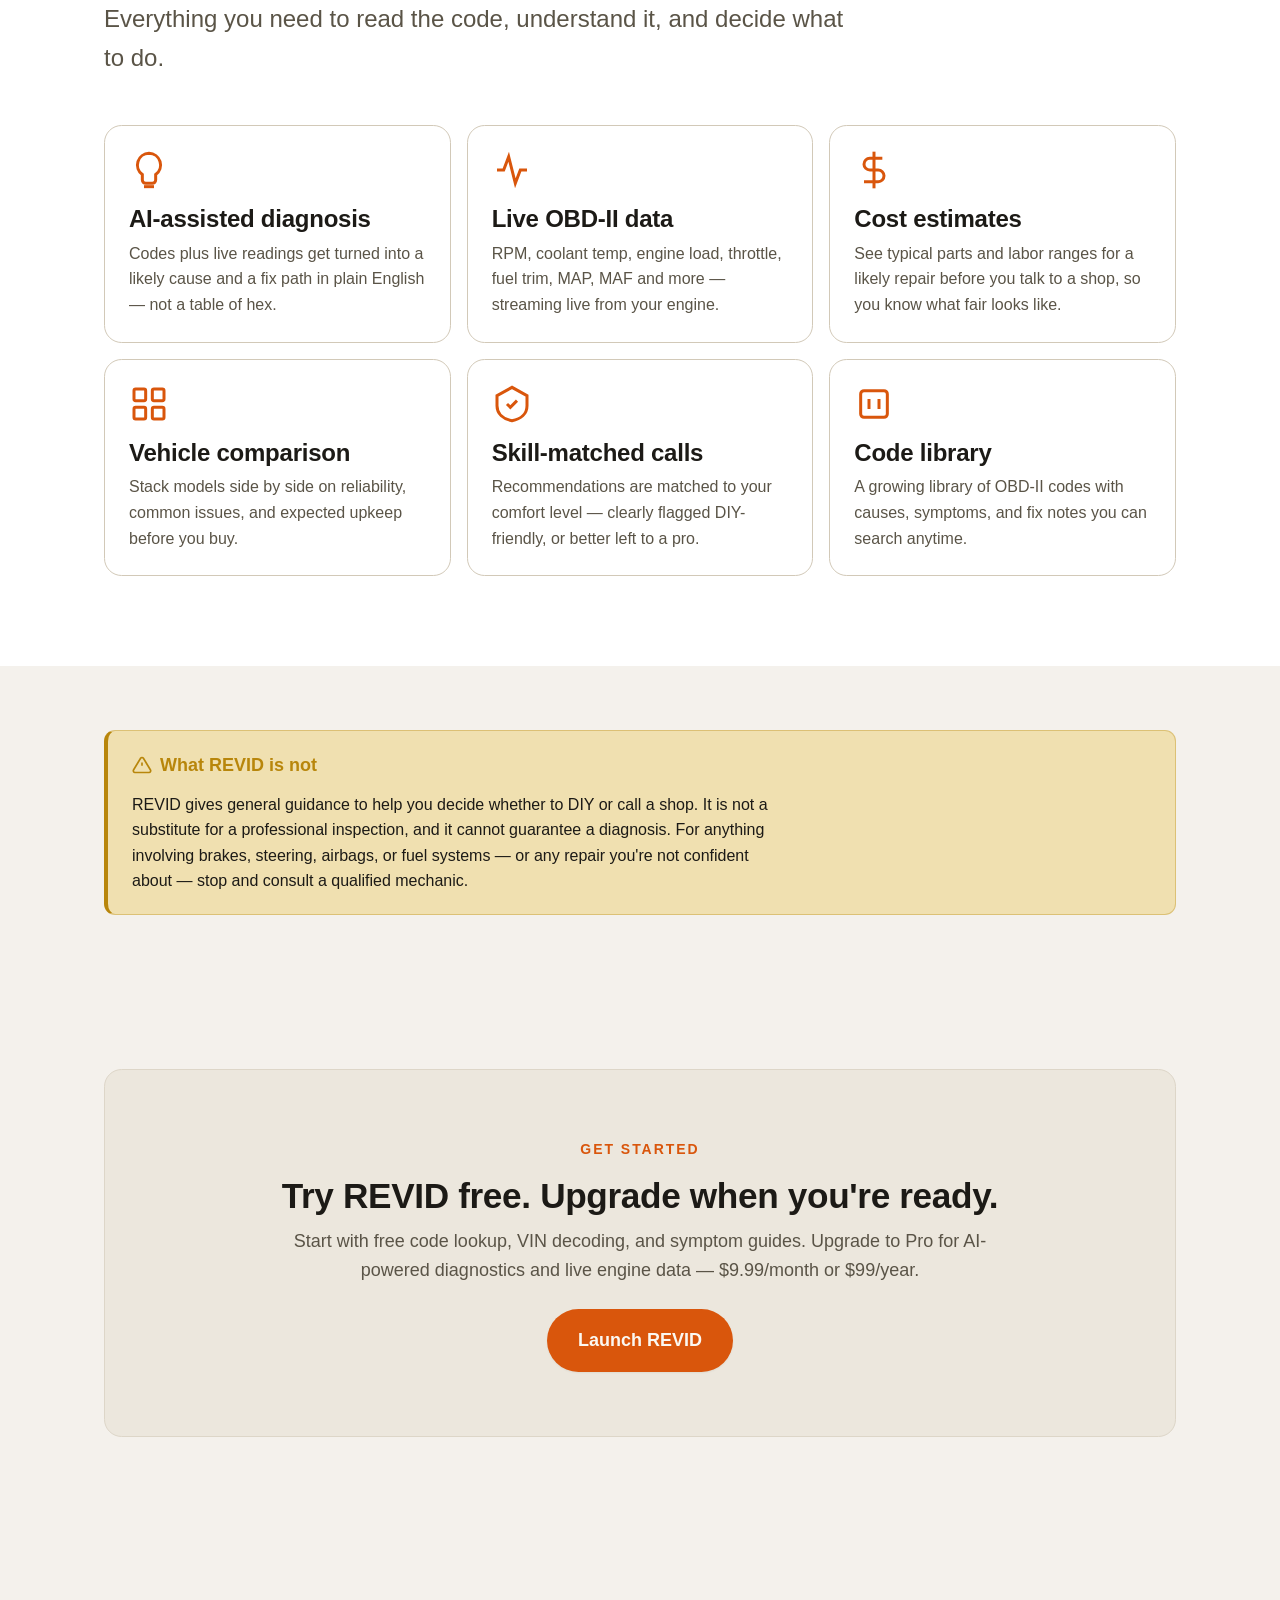
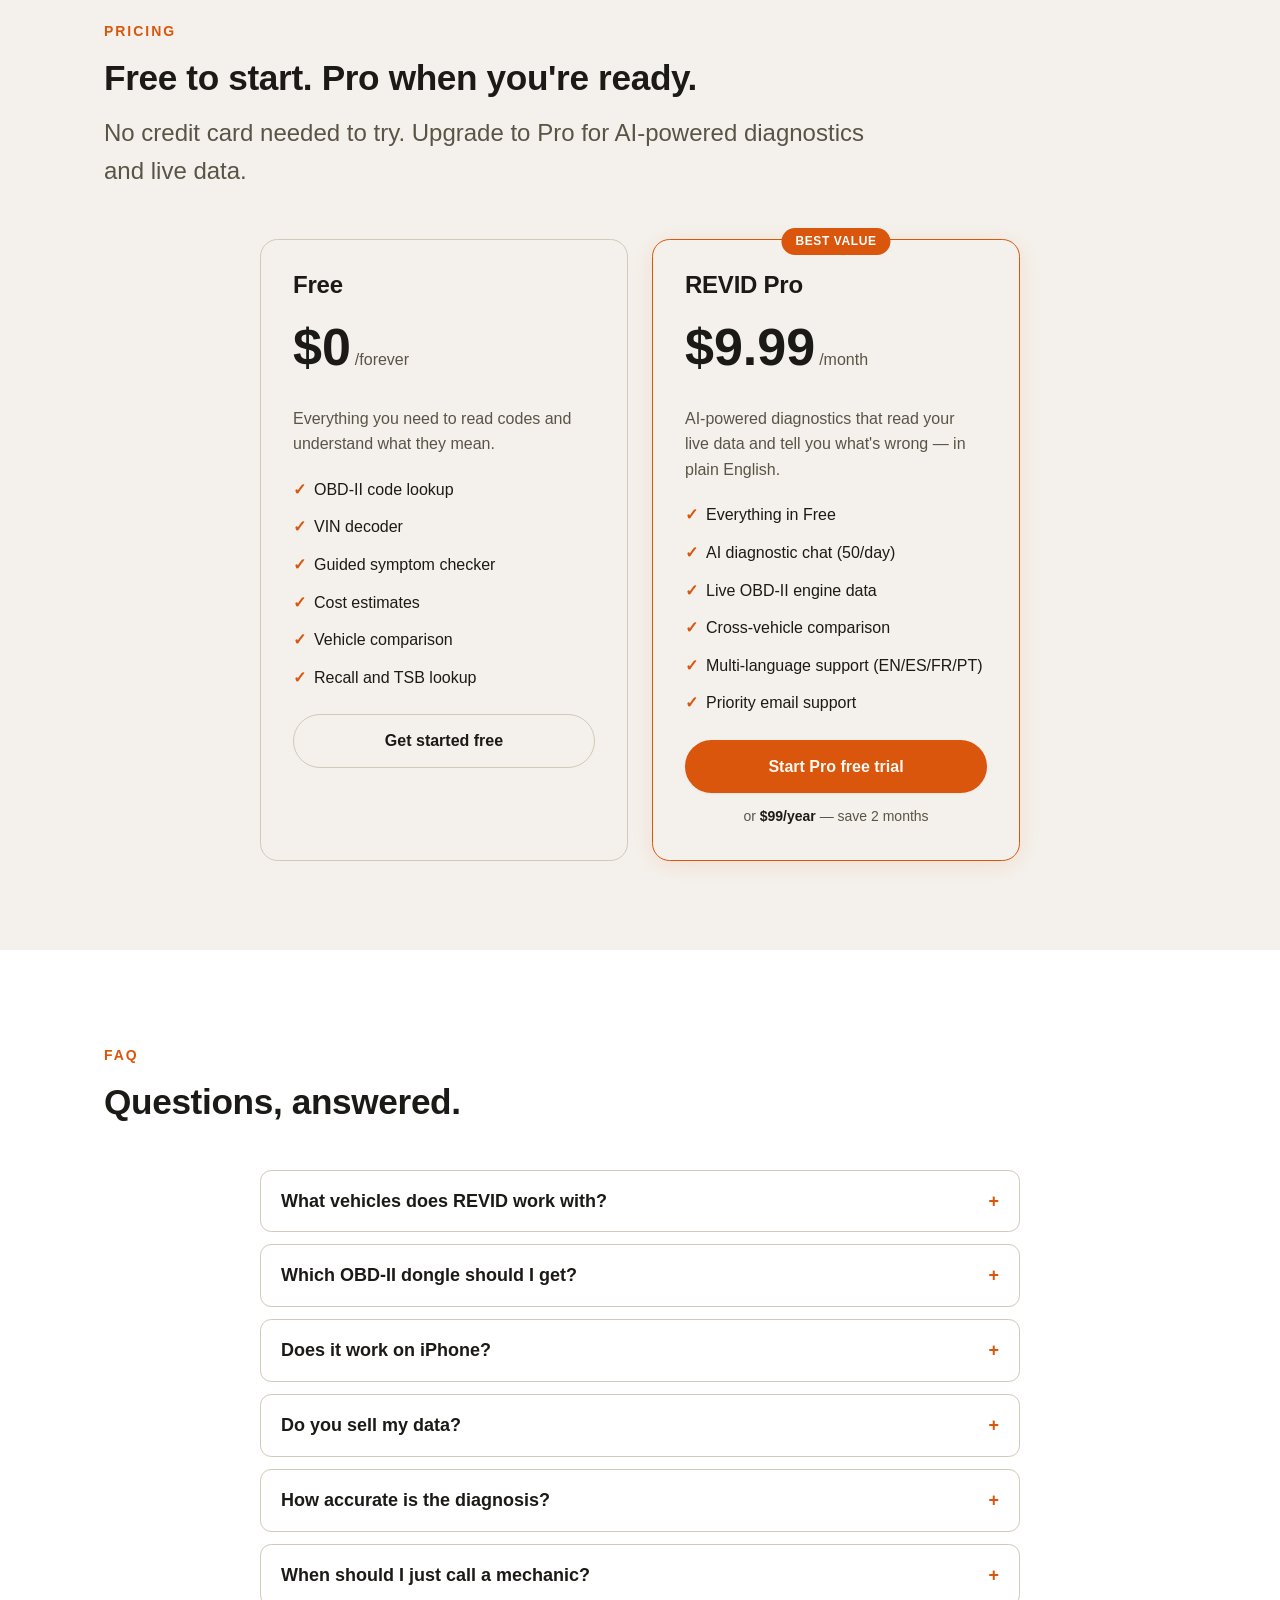
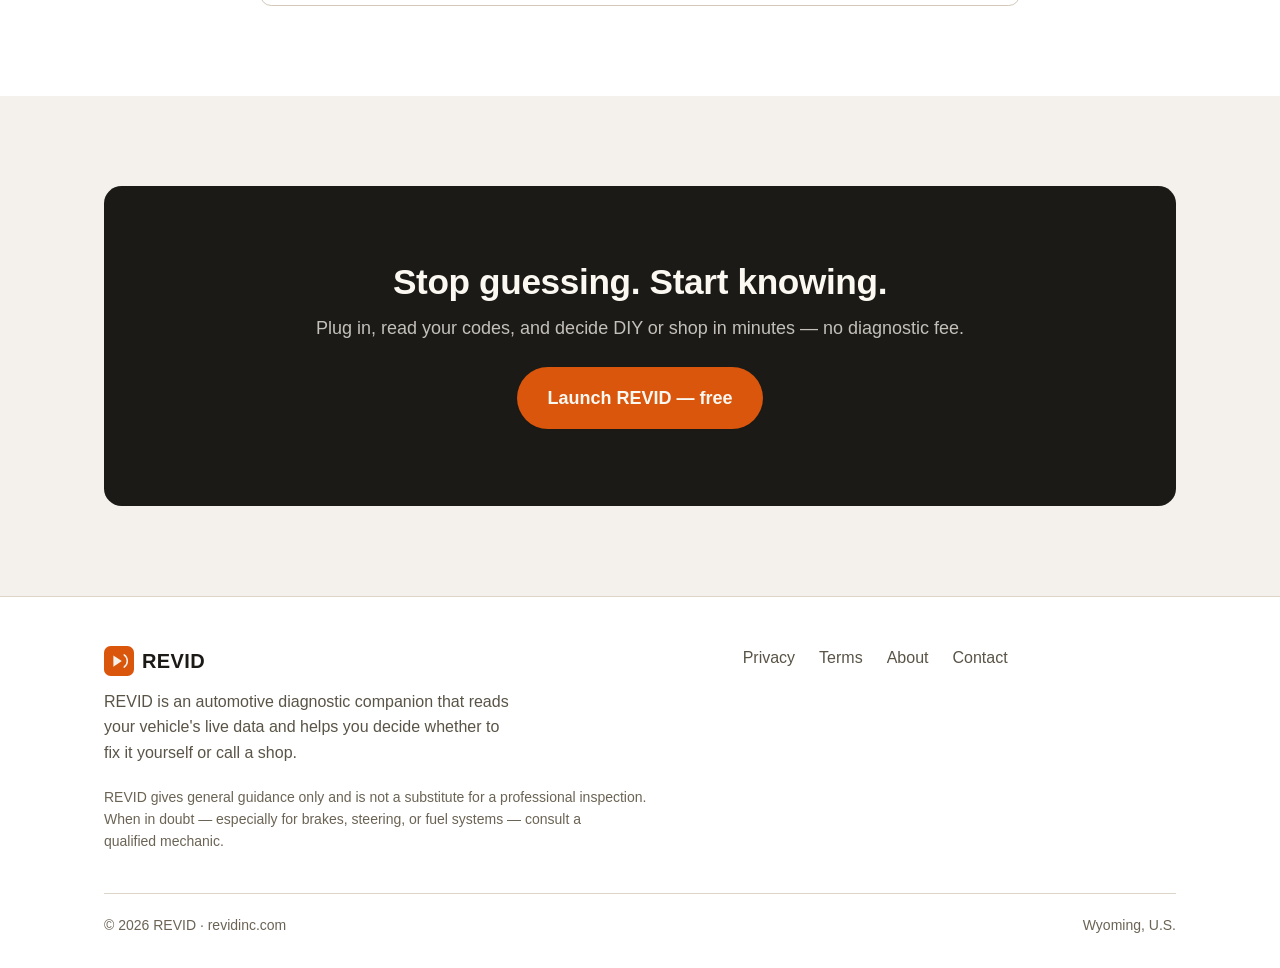
==== commit 1cd40ed6: "seo: add robots.txt, sitemap.xml, canonical URLs, og:url, twitter meta tags - robots.txt allows all " ====
--- a/index.html
+++ b/index.html
@@ -9,8 +9,13 @@
     <meta property="og:title" content="REVID — Know Before You Wrench or Call a Shop" />
     <meta property="og:description" content="Read your check-engine codes and live vehicle data, get a likely cause, a fix path, and a cost estimate matched to your skill." />
     <meta property="og:type" content="website" />
+    <meta property="og:url" content="https://revidinc.com/" />
+    <meta property="og:site_name" content="REVID" />
     <meta name="twitter:card" content="summary_large_image" />
-    <link rel="icon" href="data:image/svg+xml,%3Csvg xmlns='http://www.w3.org/2000/svg' viewBox='0 0 32 32'%3E%3Crect width='32' height='32' rx='7' fill='%23E8600A'/%3E%3Cpath d='M10 22V10l9 6-9 6z' fill='%23151311'/%3E%3Cpath d='M21.5 9.5a8 8 0 010 13' stroke='%23151311' stroke-width='1.6' stroke-linecap='round' fill='none'/%3E%3C/svg%3E" />
+    <meta name="twitter:title" content="REVID — Know Before You Wrench or Call a Shop" />
+    <meta name="twitter:description" content="Read your check-engine codes and live vehicle data, get a likely cause, a fix path, and a cost estimate matched to your skill." />
+    <link rel="canonical" href="https://revidinc.com/" />
+    <link rel="icon" type="image/svg+xml" href="data:image/svg+xml,%3Csvg xmlns='http://www.w3.org/2000/svg' viewBox='0 0 32 32'%3E%3Crect width='32' height='32' rx='7' fill='%23E8600A'/%3E%3Cpath d='M10 22V10l9 6-9 6z' fill='%23151311'/%3E%3Cpath d='M21.5 9.5a8 8 0 010 13' stroke='%23151311' stroke-width='1.6' stroke-linecap='round' fill='none'/%3E%3C/svg%3E" />
     <link rel="preconnect" href="https://fonts.googleapis.com" />
     <link rel="preconnect" href="https://fonts.gstatic.com" crossorigin />
     <link rel="preconnect" href="https://api.fontshare.com" crossorigin />
@@ -434,21 +439,15 @@
         window.addEventListener('scroll', onScroll, { passive: true });
       })();
 
-      // Reveal on scroll (progressive enhancement — content visible by default)
+      // Reveal on scroll (progressive enhancement — content always visible)
       (function () {
         var els = document.querySelectorAll('[data-reveal]');
         if (!els.length) return;
-        // Only hide elements if JS + IntersectionObserver are available
         if (!('IntersectionObserver' in window)) return;
-        els.forEach(function (e) { e.classList.add('reveal-hidden'); });
         var io = new IntersectionObserver(function (entries) {
           entries.forEach(function (en) { if (en.isIntersecting) { en.target.classList.add('in'); io.unobserve(en.target); } });
         }, { threshold: 0.12, rootMargin: '0px 0px -8% 0px' });
         els.forEach(function (e) { io.observe(e); });
-        // Fallback: reveal all after 2s in case observer doesn't fire
-        setTimeout(function () {
-          document.querySelectorAll('[data-reveal].reveal-hidden:not(.in)').forEach(function (e) { e.classList.add('in'); });
-        }, 2000);
       })();
     </script>
   </body>
--- a/style.css
+++ b/style.css
@@ -13,8 +13,8 @@
   --color-border: #d2c9b8;
 
   --color-text: #1c1a16;
-  --color-text-muted: #6b6455;
-  --color-text-faint: #7a7057;
+  --color-text-muted: #5a5447;
+  --color-text-faint: #6b6455;
   --color-text-inverse: #fbf8f2;
 
   --color-primary: #d9560c;
@@ -257,7 +257,6 @@
   .pricing { grid-template-columns: 1fr; }
 }
 
-/* ---------- Reveal animation ---------- */
+/* ---------- Reveal animation (progressive — content always visible) ---------- */
 [data-reveal] { opacity: 1; transform: none; transition: opacity .6s ease, transform .6s cubic-bezier(.16,1,.3,1); }
-[data-reveal].reveal-hidden { opacity: 0; transform: translateY(14px); }
 [data-reveal].in { opacity: 1; transform: none; }
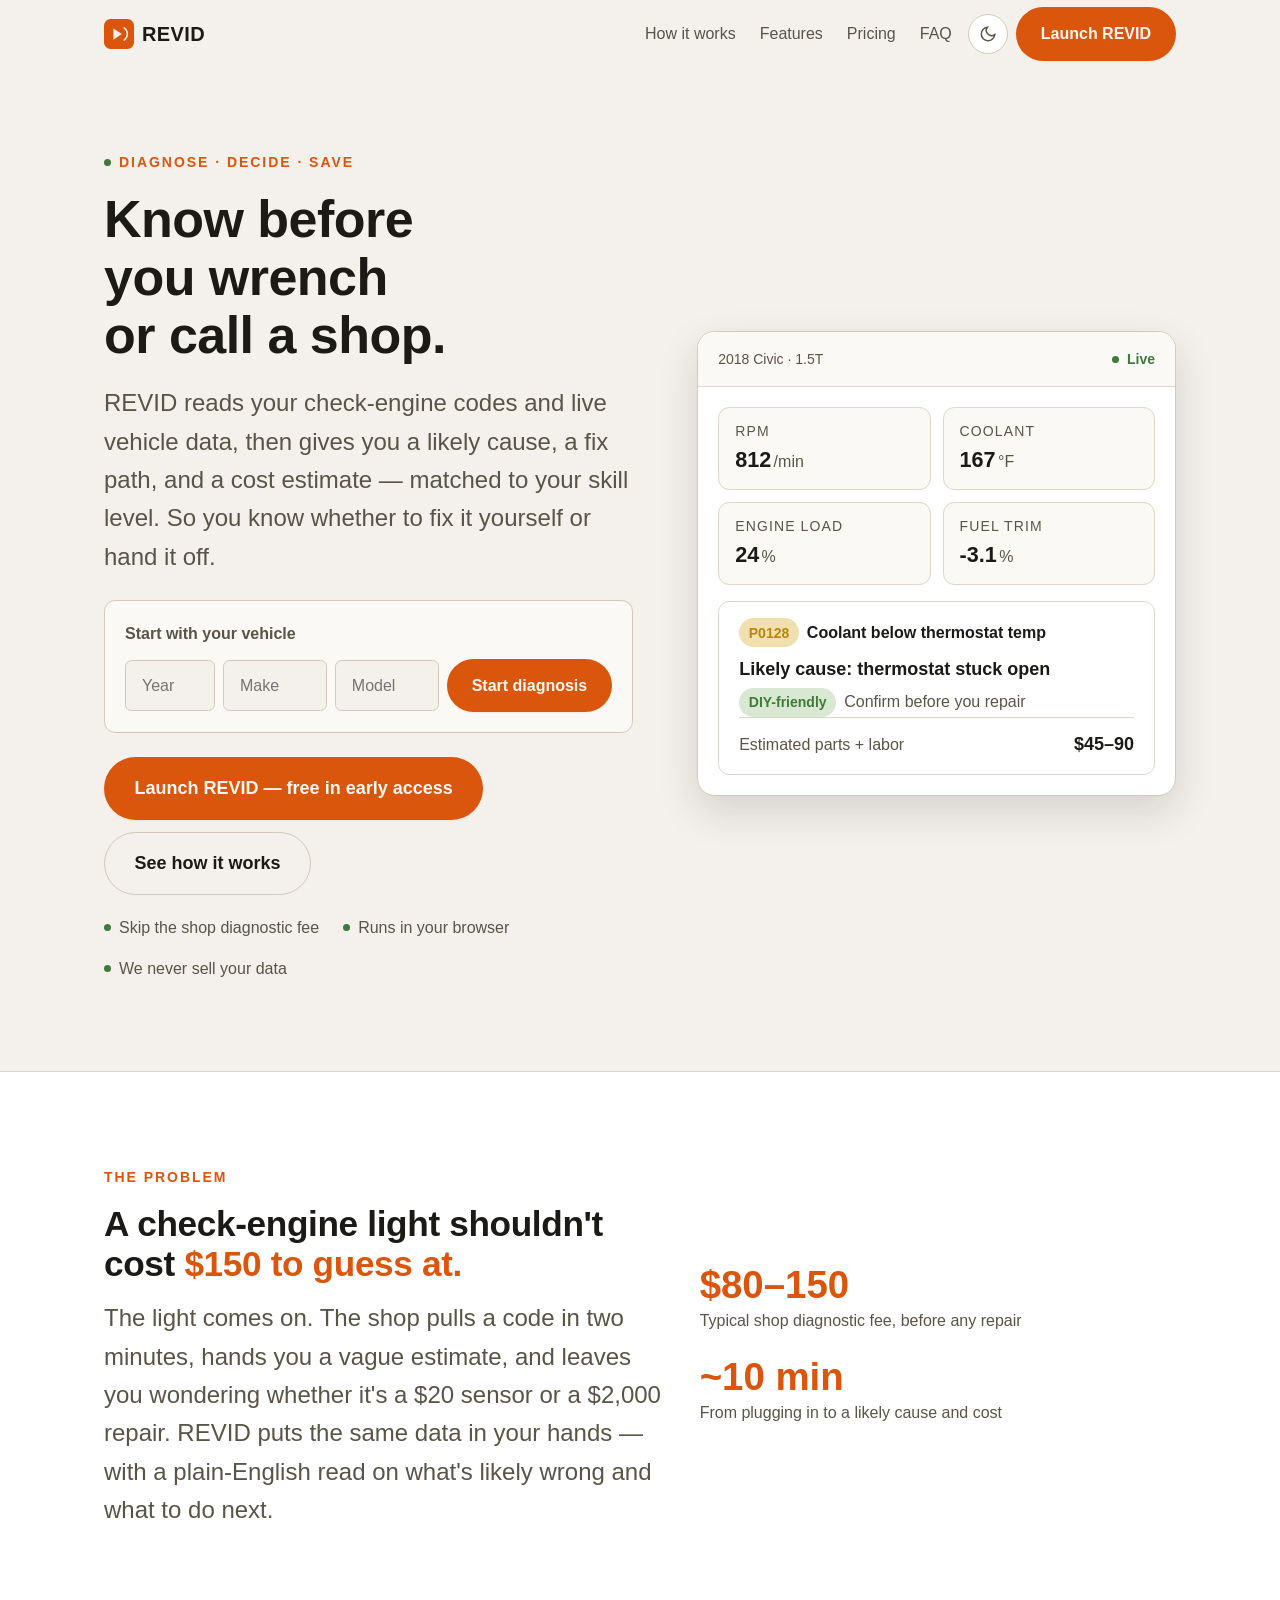
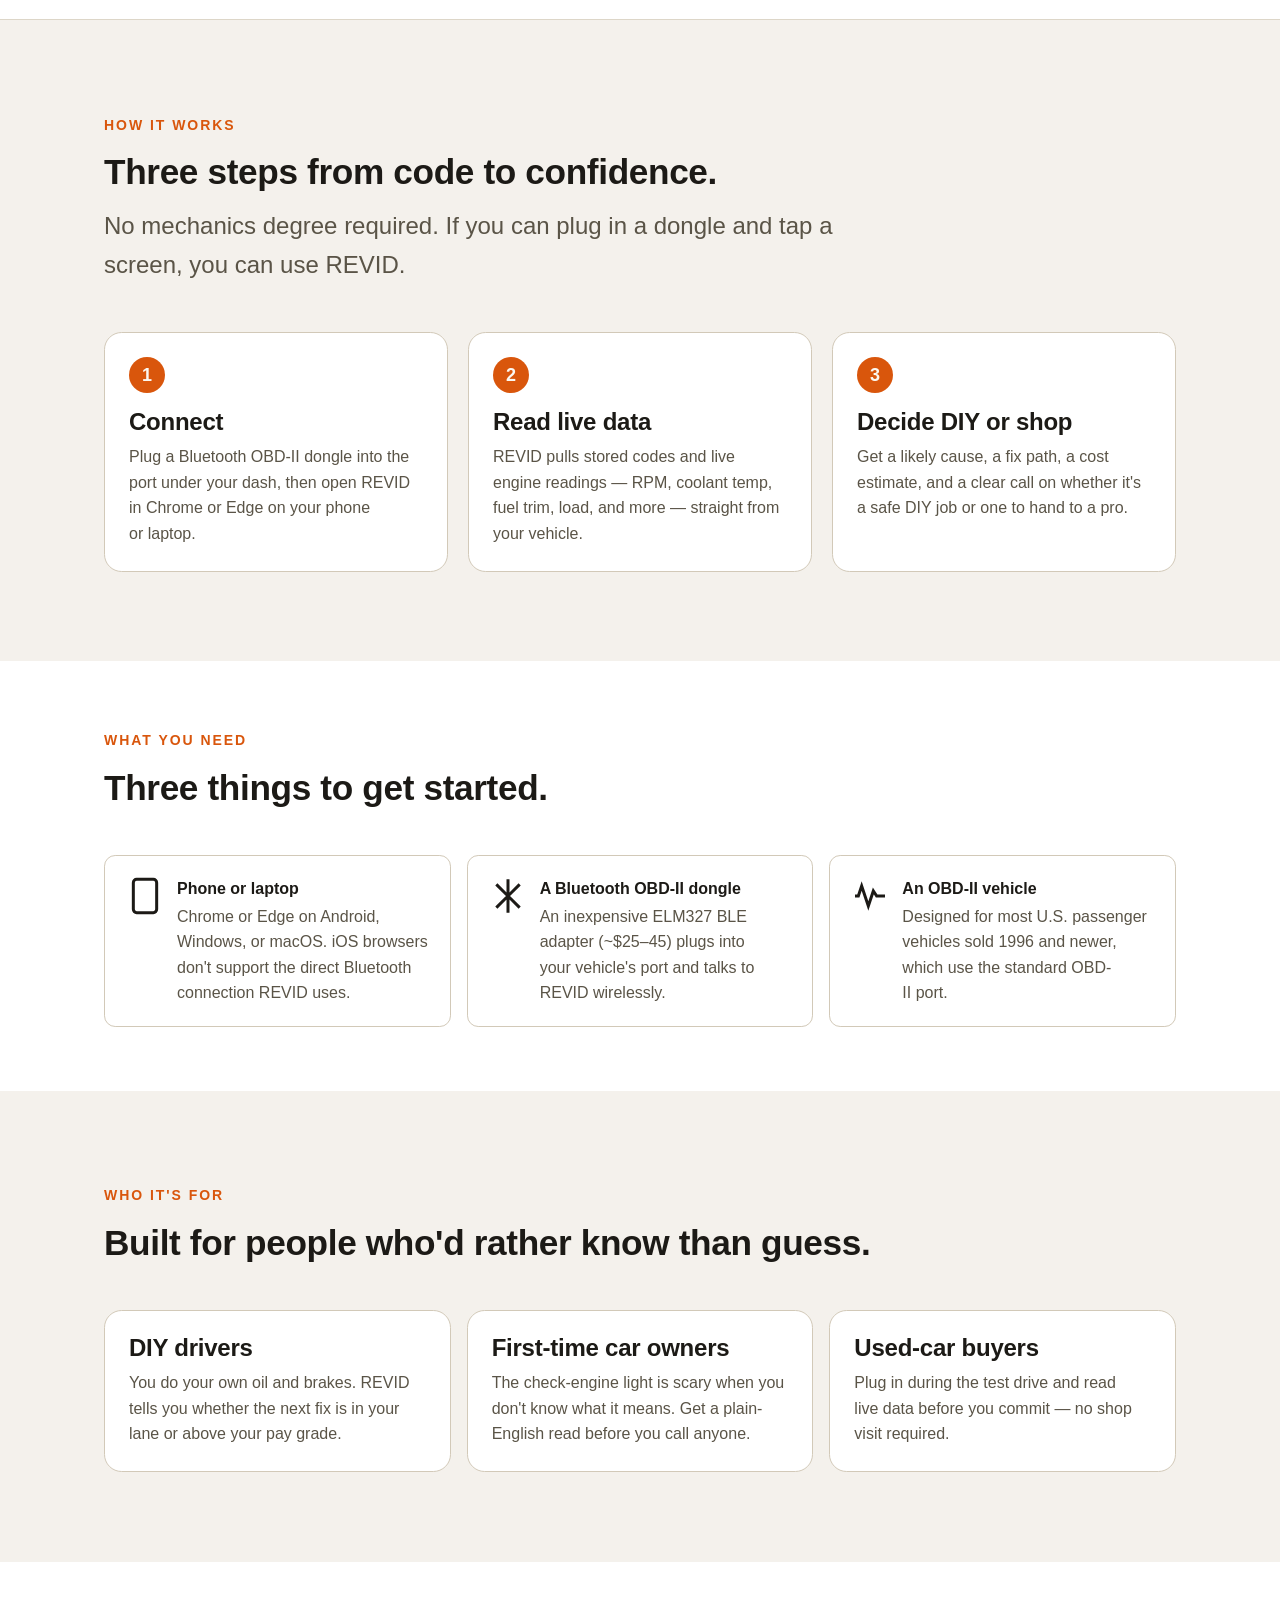
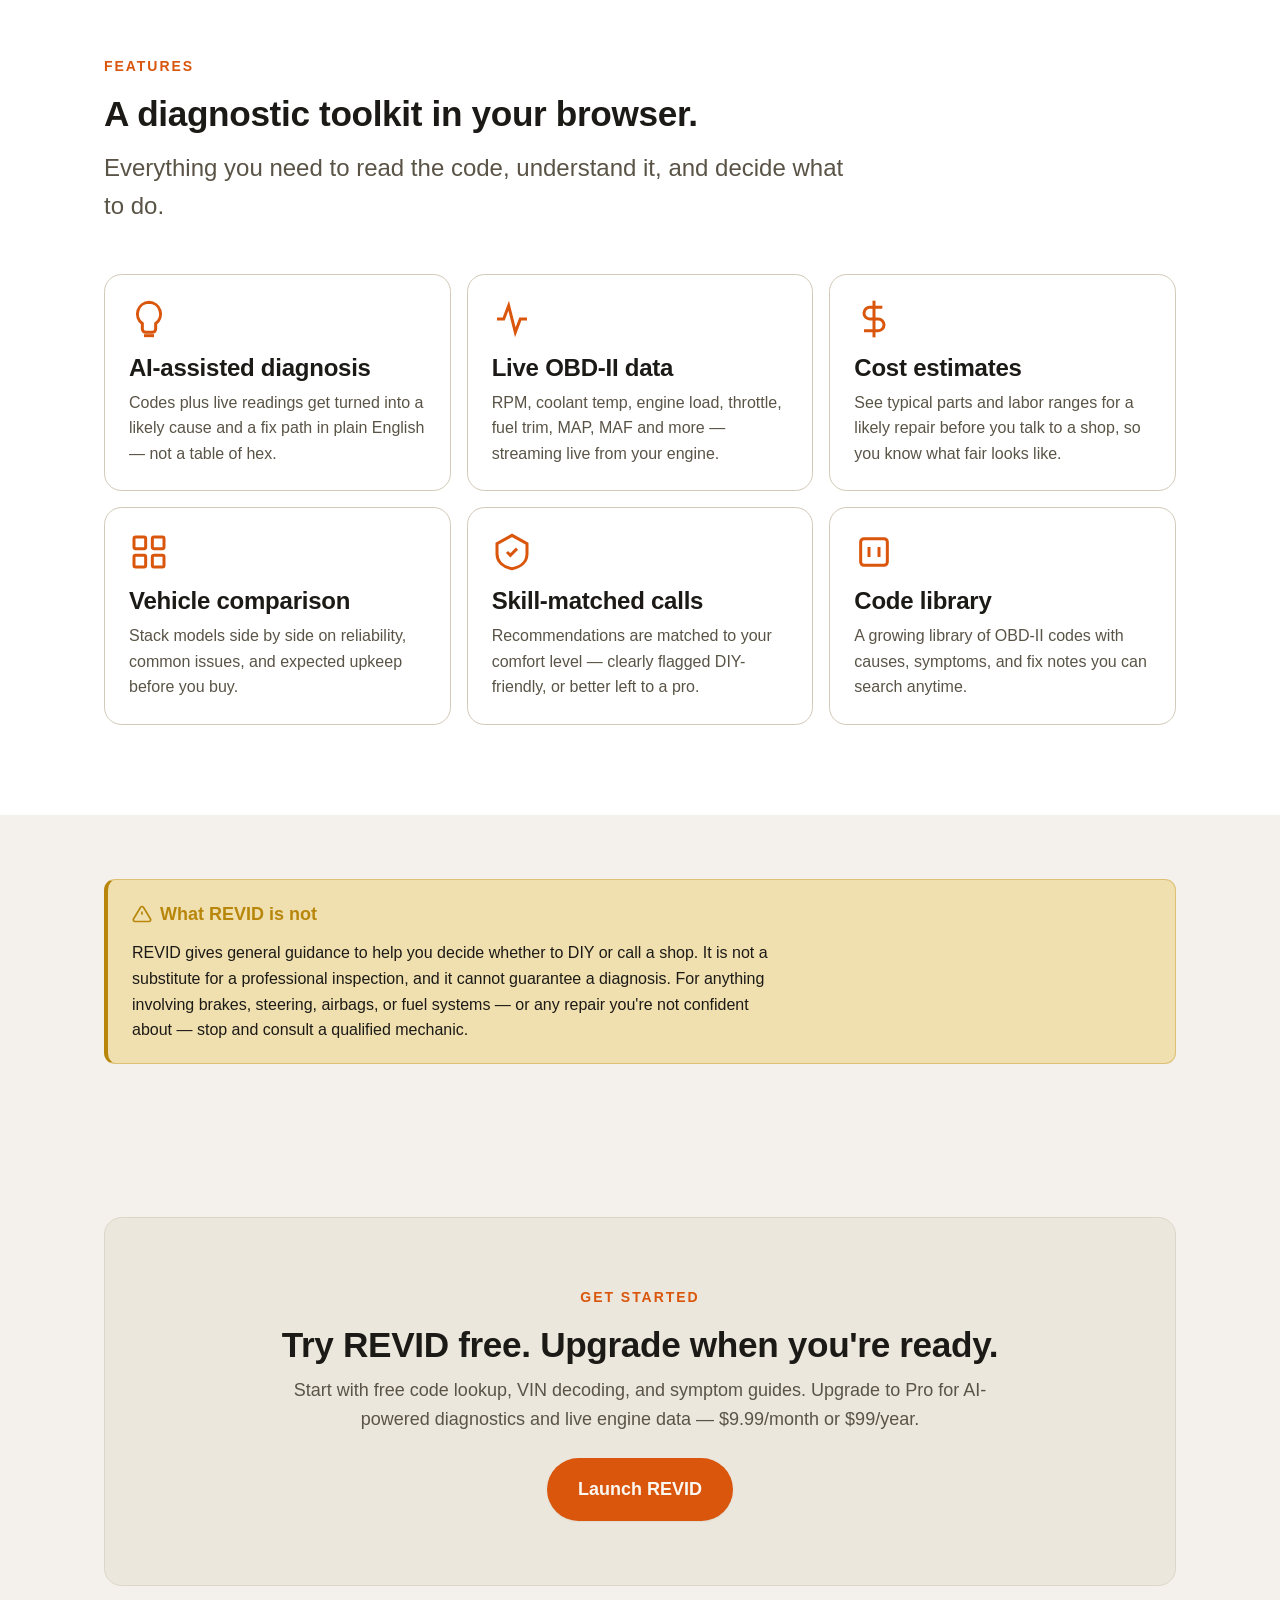
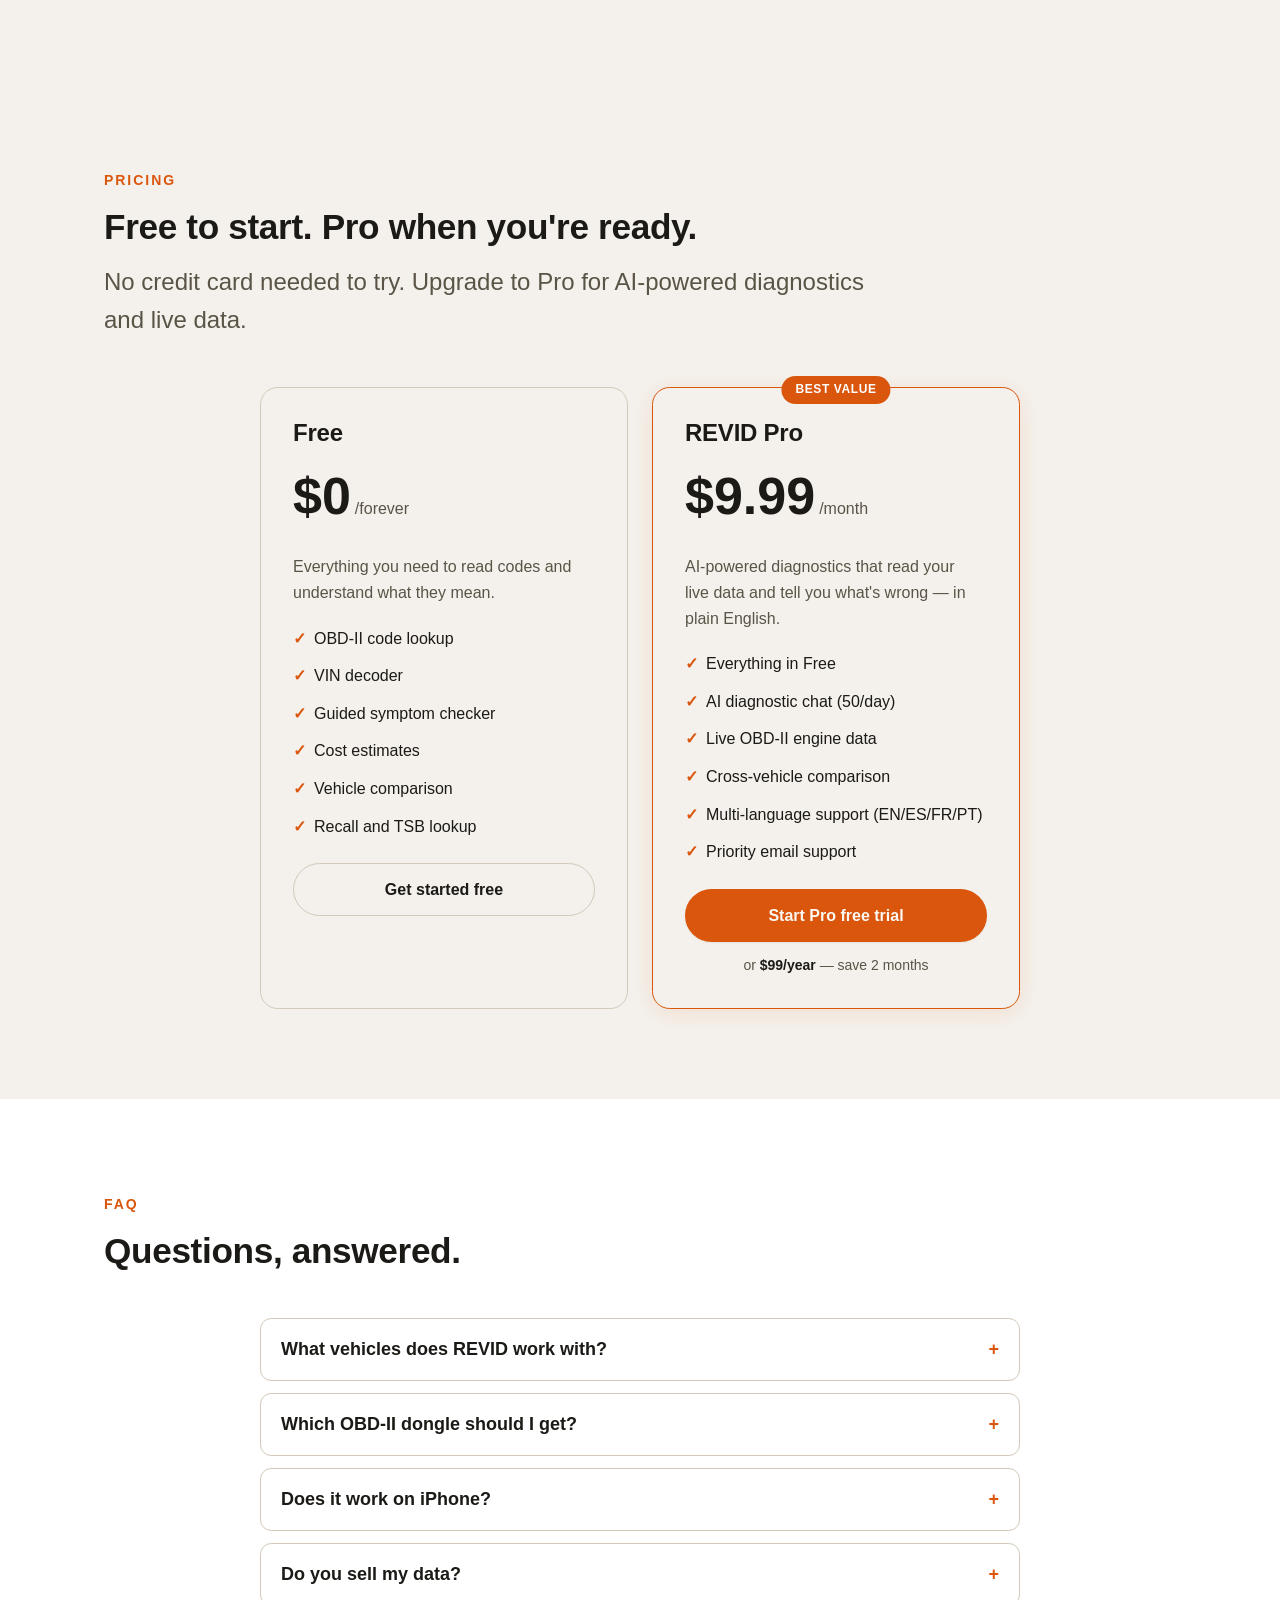
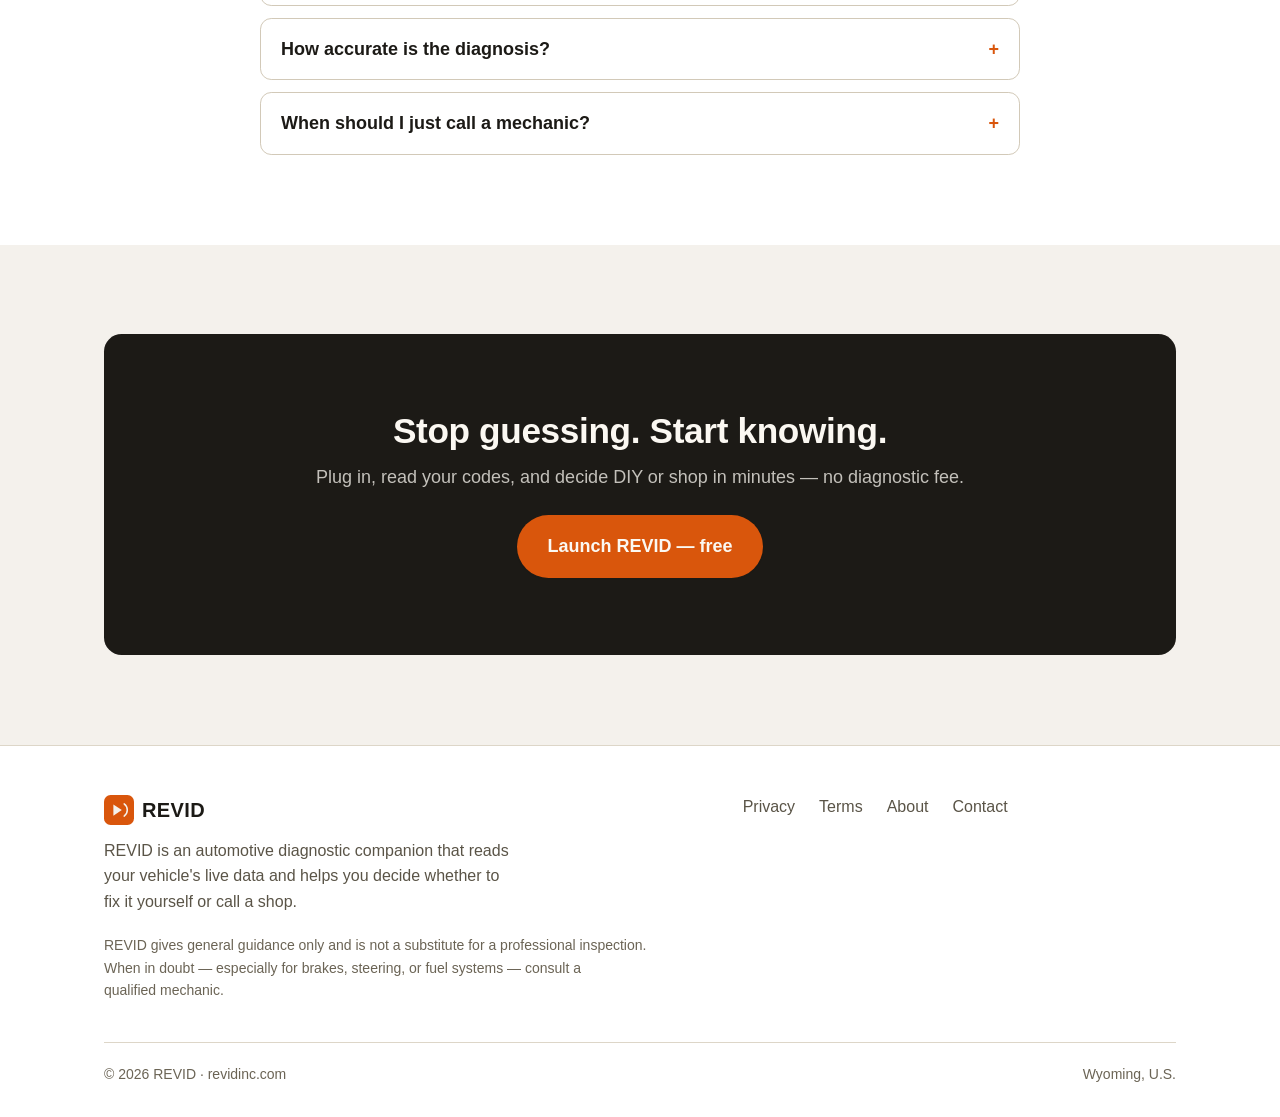
==== commit 9f3b16eb: "feat: add vehicle year/make/model prompt to hero section Like Advanced Auto Parts, the marketing sit" ====
--- a/index.html
+++ b/index.html
@@ -60,6 +60,15 @@
               <p class="eyebrow"><span class="dot"></span> Diagnose · Decide · Save</p>
               <h1 class="hero__title">Know before you wrench or call a shop.</h1>
               <p class="hero__sub">REVID reads your check-engine codes and live vehicle data, then gives you a likely cause, a fix path, and a cost estimate — matched to your skill level. So you know whether to fix it yourself or hand it off.</p>
+              <form class="vehicle-gate" id="vehicle-gate" onsubmit="return redirectToApp(event)">
+                <p class="vehicle-gate__label">Start with your vehicle</p>
+                <div class="vehicle-gate__inputs">
+                  <input type="text" id="vg-year" inputmode="numeric" placeholder="Year" maxlength="4" class="vehicle-gate__input vehicle-gate__input--year" required />
+                  <input type="text" id="vg-make" placeholder="Make" class="vehicle-gate__input" required />
+                  <input type="text" id="vg-model" placeholder="Model" class="vehicle-gate__input" required />
+                  <button type="submit" class="btn btn--primary">Start diagnosis</button>
+                </div>
+              </form>
               <div class="hero__cta">
                 <a class="btn btn--primary btn--lg" href="https://app.revidinc.com" target="_blank" rel="noopener noreferrer">Launch REVID — free in early access</a>
                 <a class="btn btn--ghost btn--lg" href="#how">See how it works</a>
@@ -449,6 +458,18 @@
         }, { threshold: 0.12, rootMargin: '0px 0px -8% 0px' });
         els.forEach(function (e) { io.observe(e); });
       })();
+
+      // Vehicle gate redirect to app with vehicle pre-filled
+      function redirectToApp(e) {
+        e.preventDefault();
+        var year = document.getElementById('vg-year').value.trim();
+        var make = document.getElementById('vg-make').value.trim();
+        var model = document.getElementById('vg-model').value.trim();
+        if (!year || !make || !model) return false;
+        var vehicle = encodeURIComponent(year + ' ' + make + ' ' + model);
+        window.open('https://app.revidinc.com/?vehicle=' + vehicle, '_blank', 'noopener');
+        return false;
+      }
     </script>
   </body>
 </html>
--- a/style.css
+++ b/style.css
@@ -127,8 +127,17 @@
 .hero__grid { display: grid; gap: clamp(var(--space-10), 5vw, var(--space-16)); align-items: center; }
 @media (min-width: 920px) { .hero__grid { grid-template-columns: 1.05fr .95fr; } }
 .hero__title { font-size: var(--text-2xl); margin-bottom: var(--space-5); }
-.hero__sub { font-size: var(--text-lg); color: var(--color-text-muted); max-width: 46ch; margin-bottom: var(--space-8); }
+.hero__sub { font-size: var(--text-lg); color: var(--color-text-muted); max-width: 46ch; margin-bottom: var(--space-6); }
 .hero__cta { display: flex; flex-wrap: wrap; gap: var(--space-3); align-items: center; margin-bottom: var(--space-5); }
+
+/* Vehicle gate form */
+.vehicle-gate { background: var(--color-surface-2); border: 1px solid var(--color-border); border-radius: var(--radius-md); padding: var(--space-5); margin-bottom: var(--space-6); }
+.vehicle-gate__label { font-size: var(--text-sm); font-weight: 600; color: var(--color-text-muted); margin-bottom: var(--space-3); }
+.vehicle-gate__inputs { display: flex; flex-wrap: wrap; gap: var(--space-2); align-items: center; }
+.vehicle-gate__input { flex: 1; min-width: 80px; padding: var(--space-3) var(--space-4); border: 1px solid var(--color-border); border-radius: var(--radius-sm); background: var(--color-bg); color: var(--color-text); font-size: var(--text-sm); font-family: var(--font-body); }
+.vehicle-gate__input:focus { outline: none; border-color: var(--color-primary); box-shadow: 0 0 0 3px var(--color-primary-ring); }
+.vehicle-gate__input--year { max-width: 90px; }
+.vehicle-gate .btn { flex-shrink: 0; }
 .hero__trust { display: flex; flex-wrap: wrap; gap: var(--space-4) var(--space-6); color: var(--color-text-muted); font-size: var(--text-sm); }
 .hero__trust li { display: flex; align-items: center; gap: var(--space-2); }
 .dot { width: 7px; height: 7px; border-radius: 50%; background: var(--color-success); flex: none; }
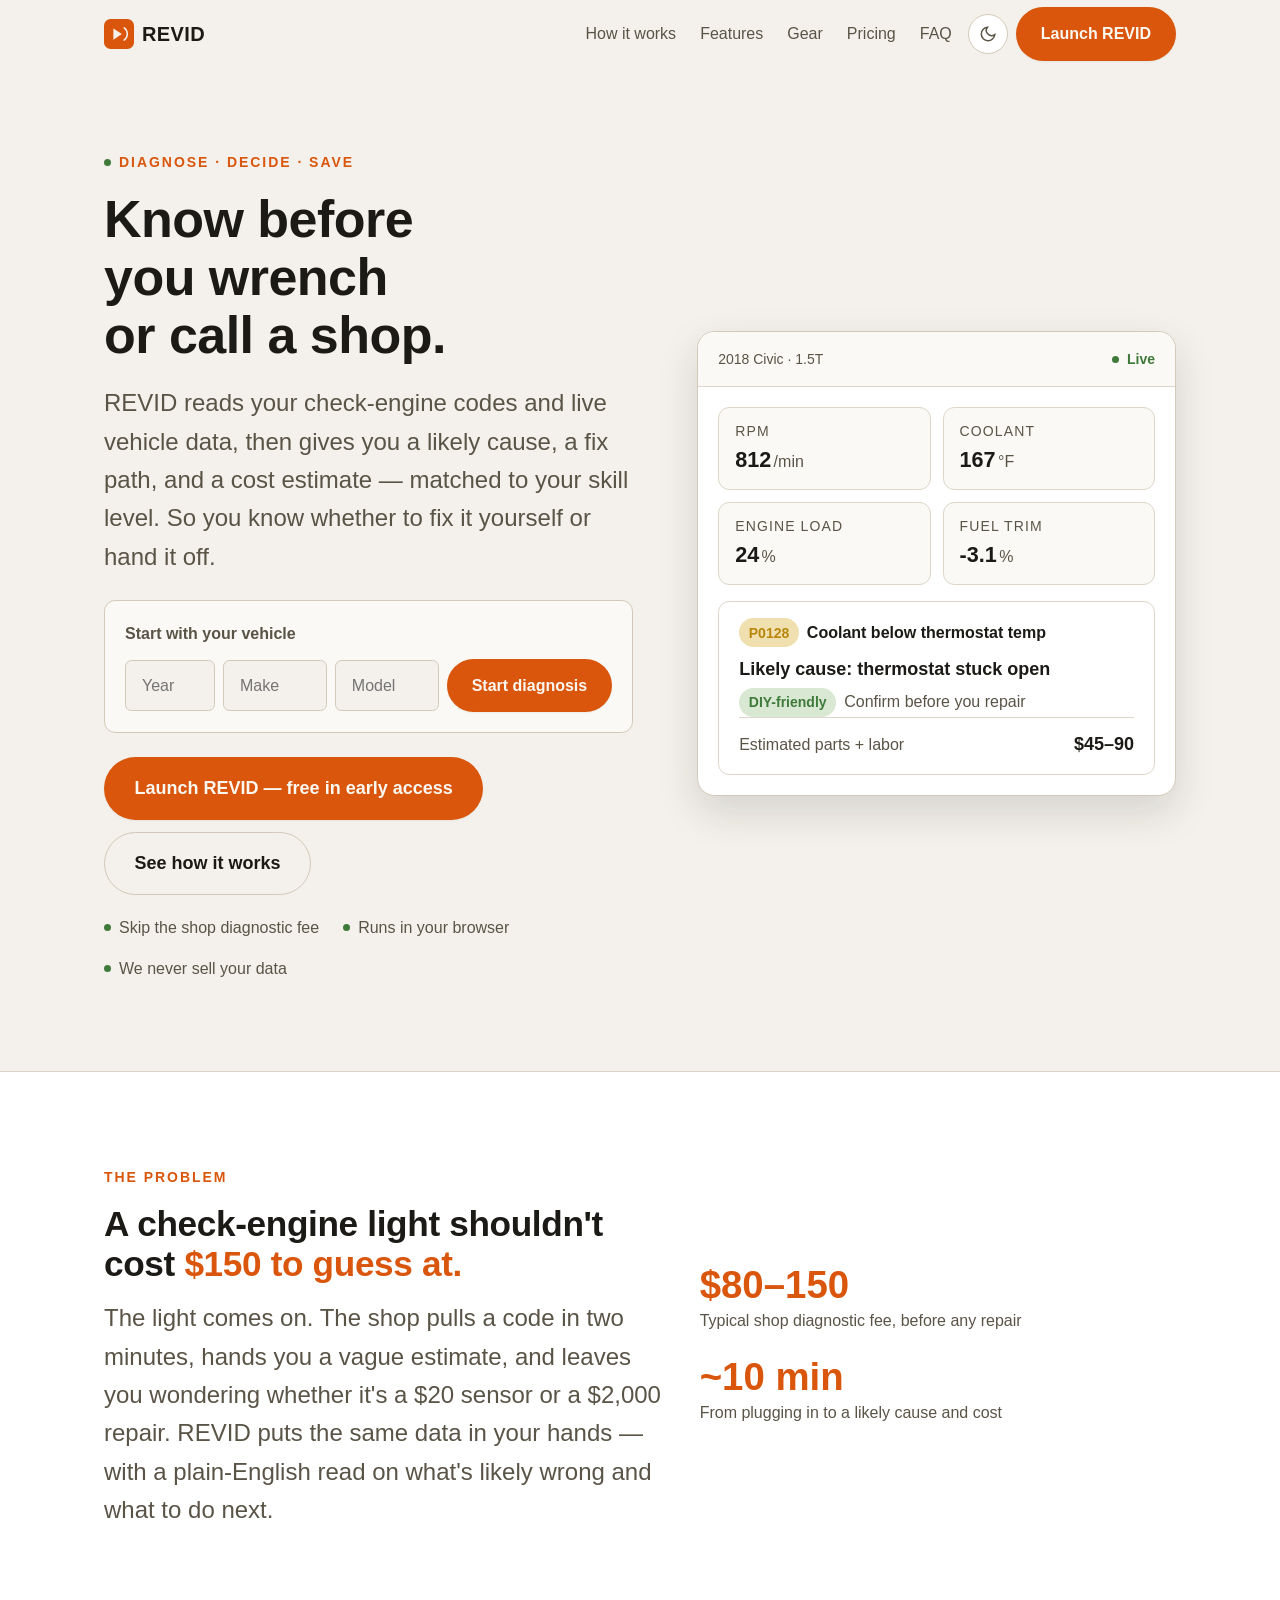
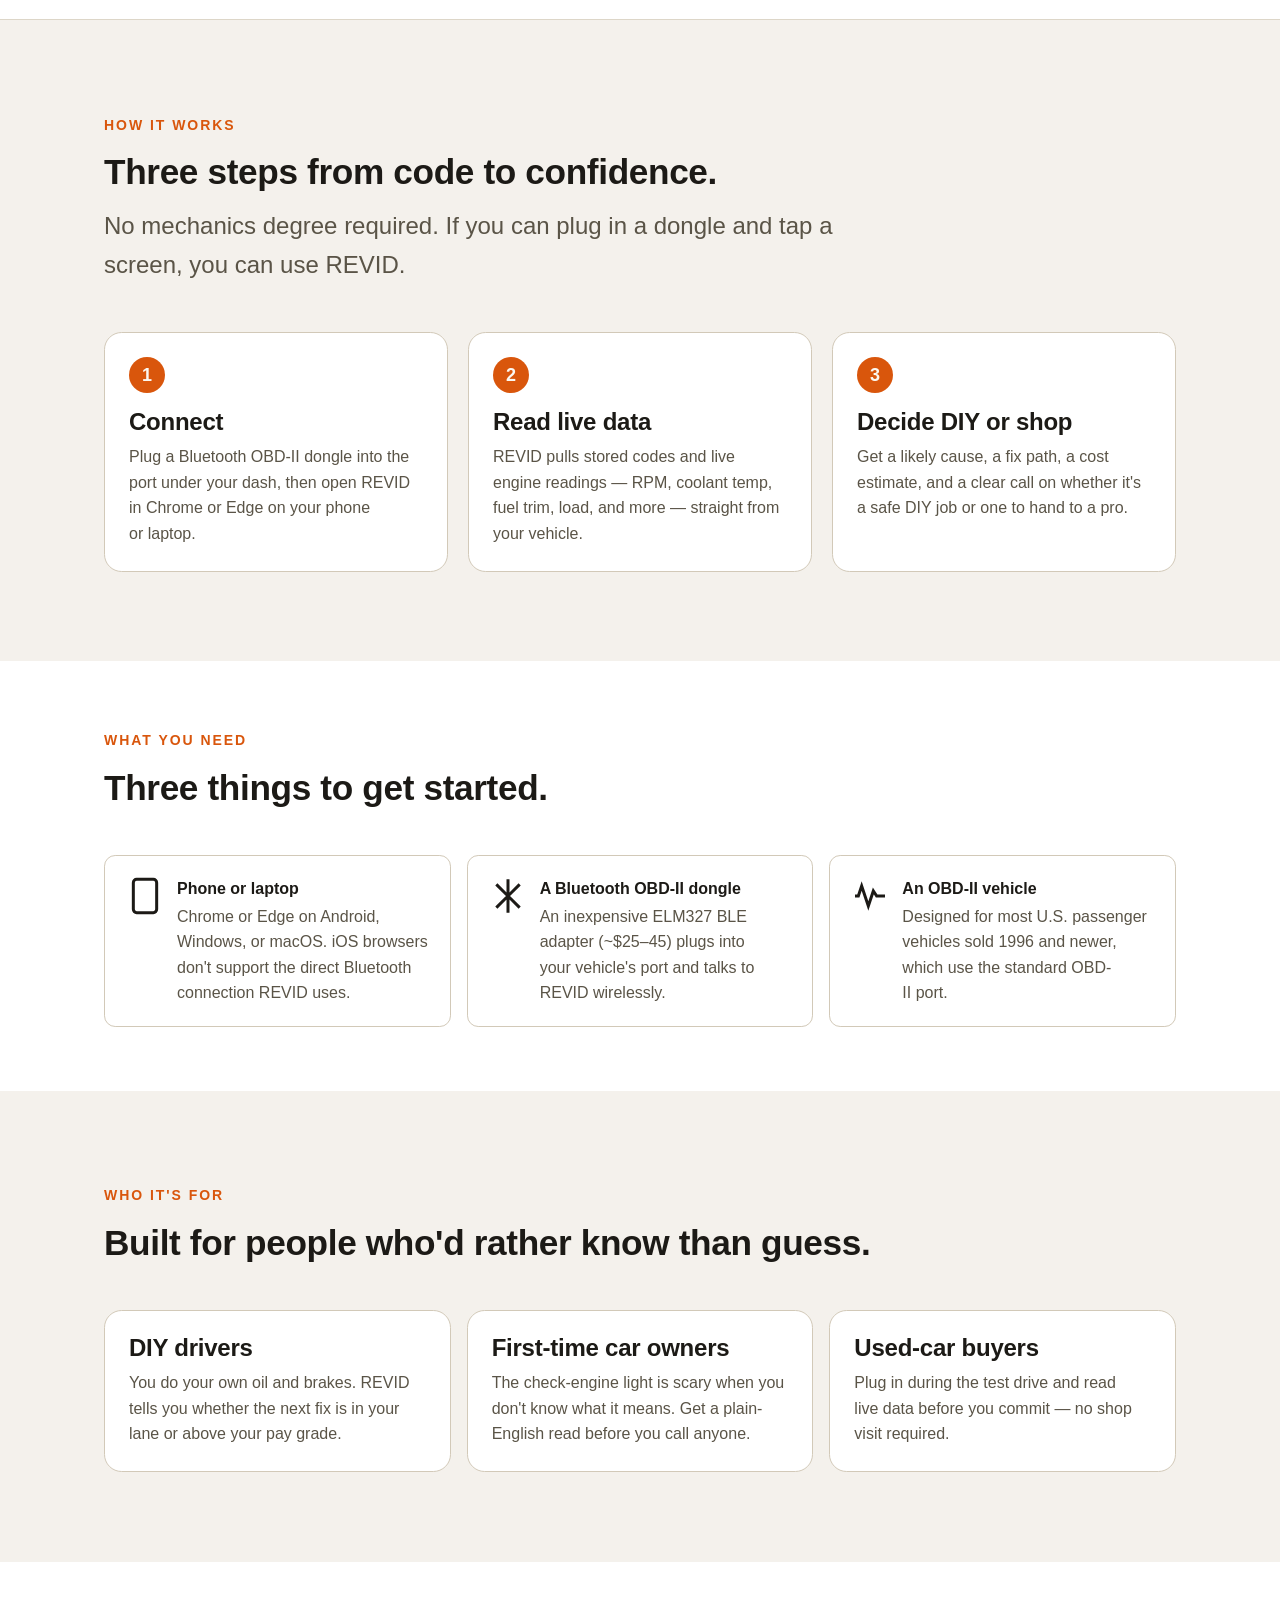
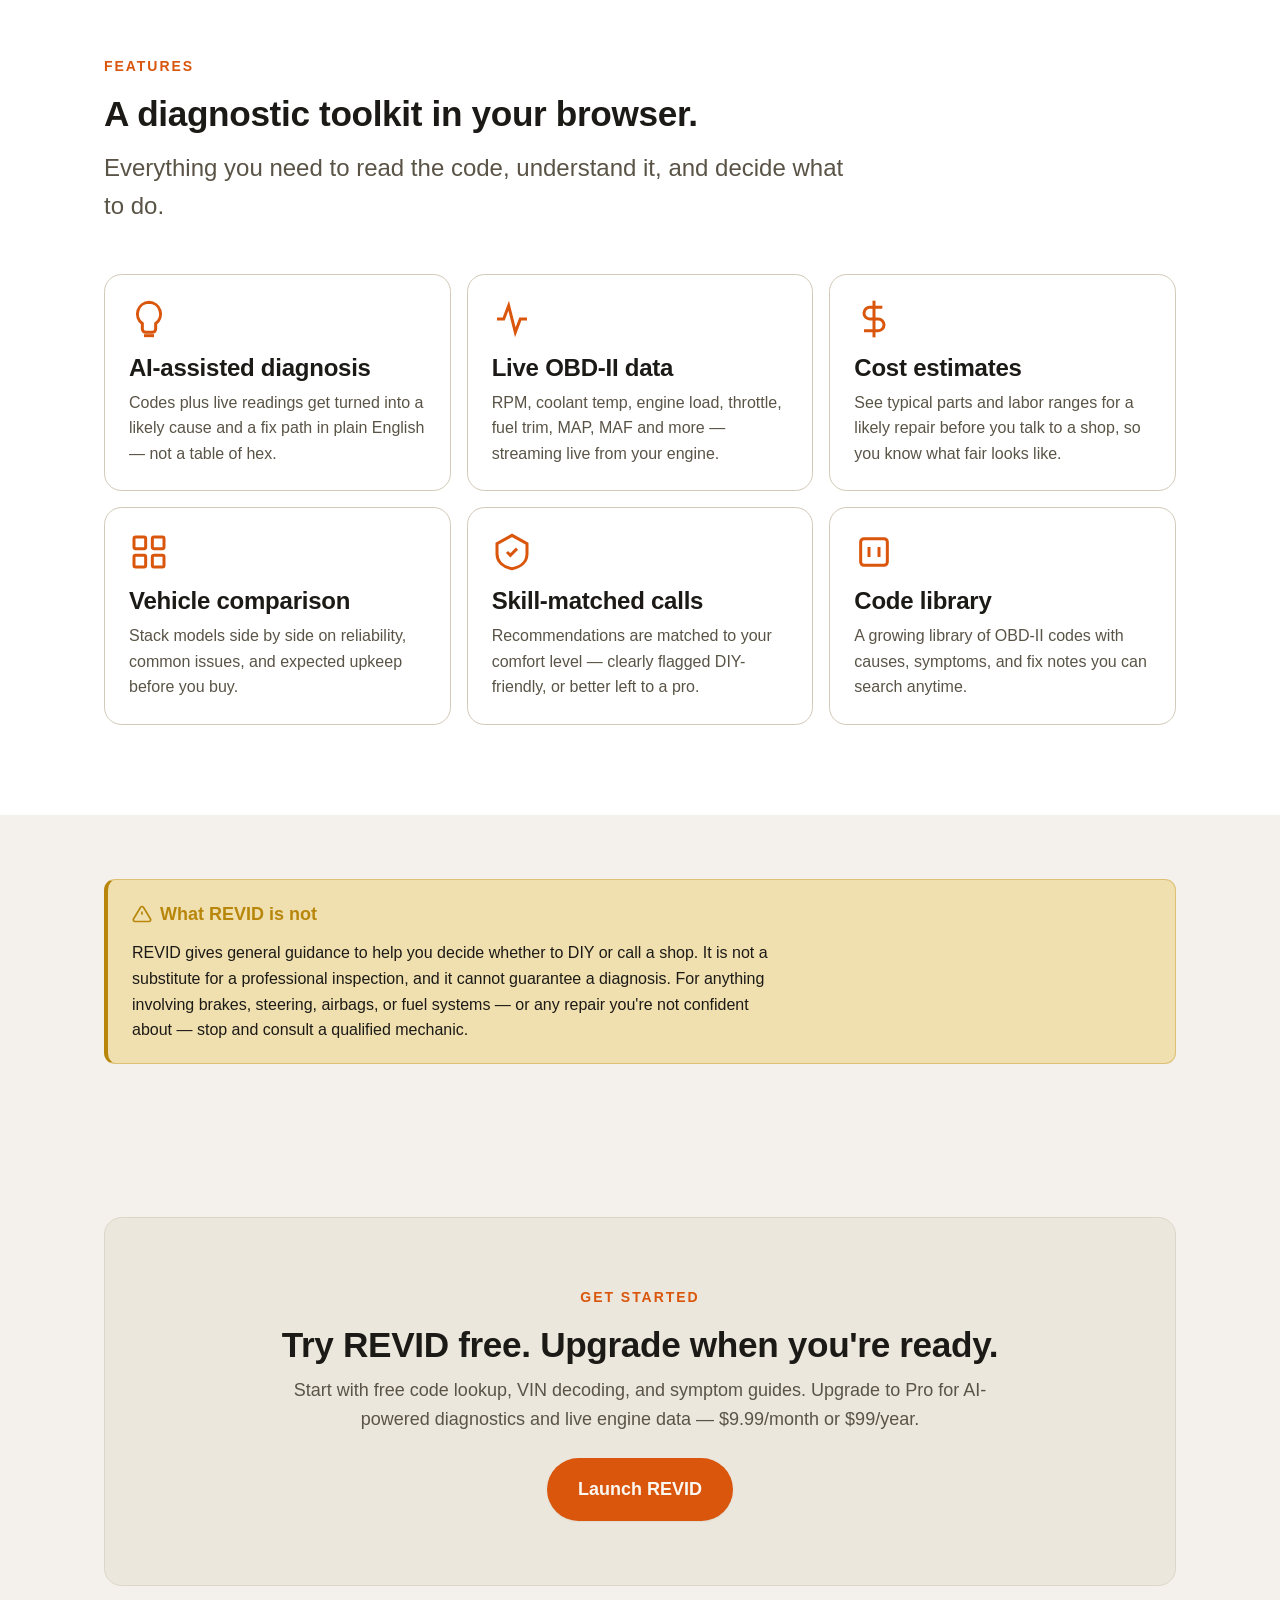
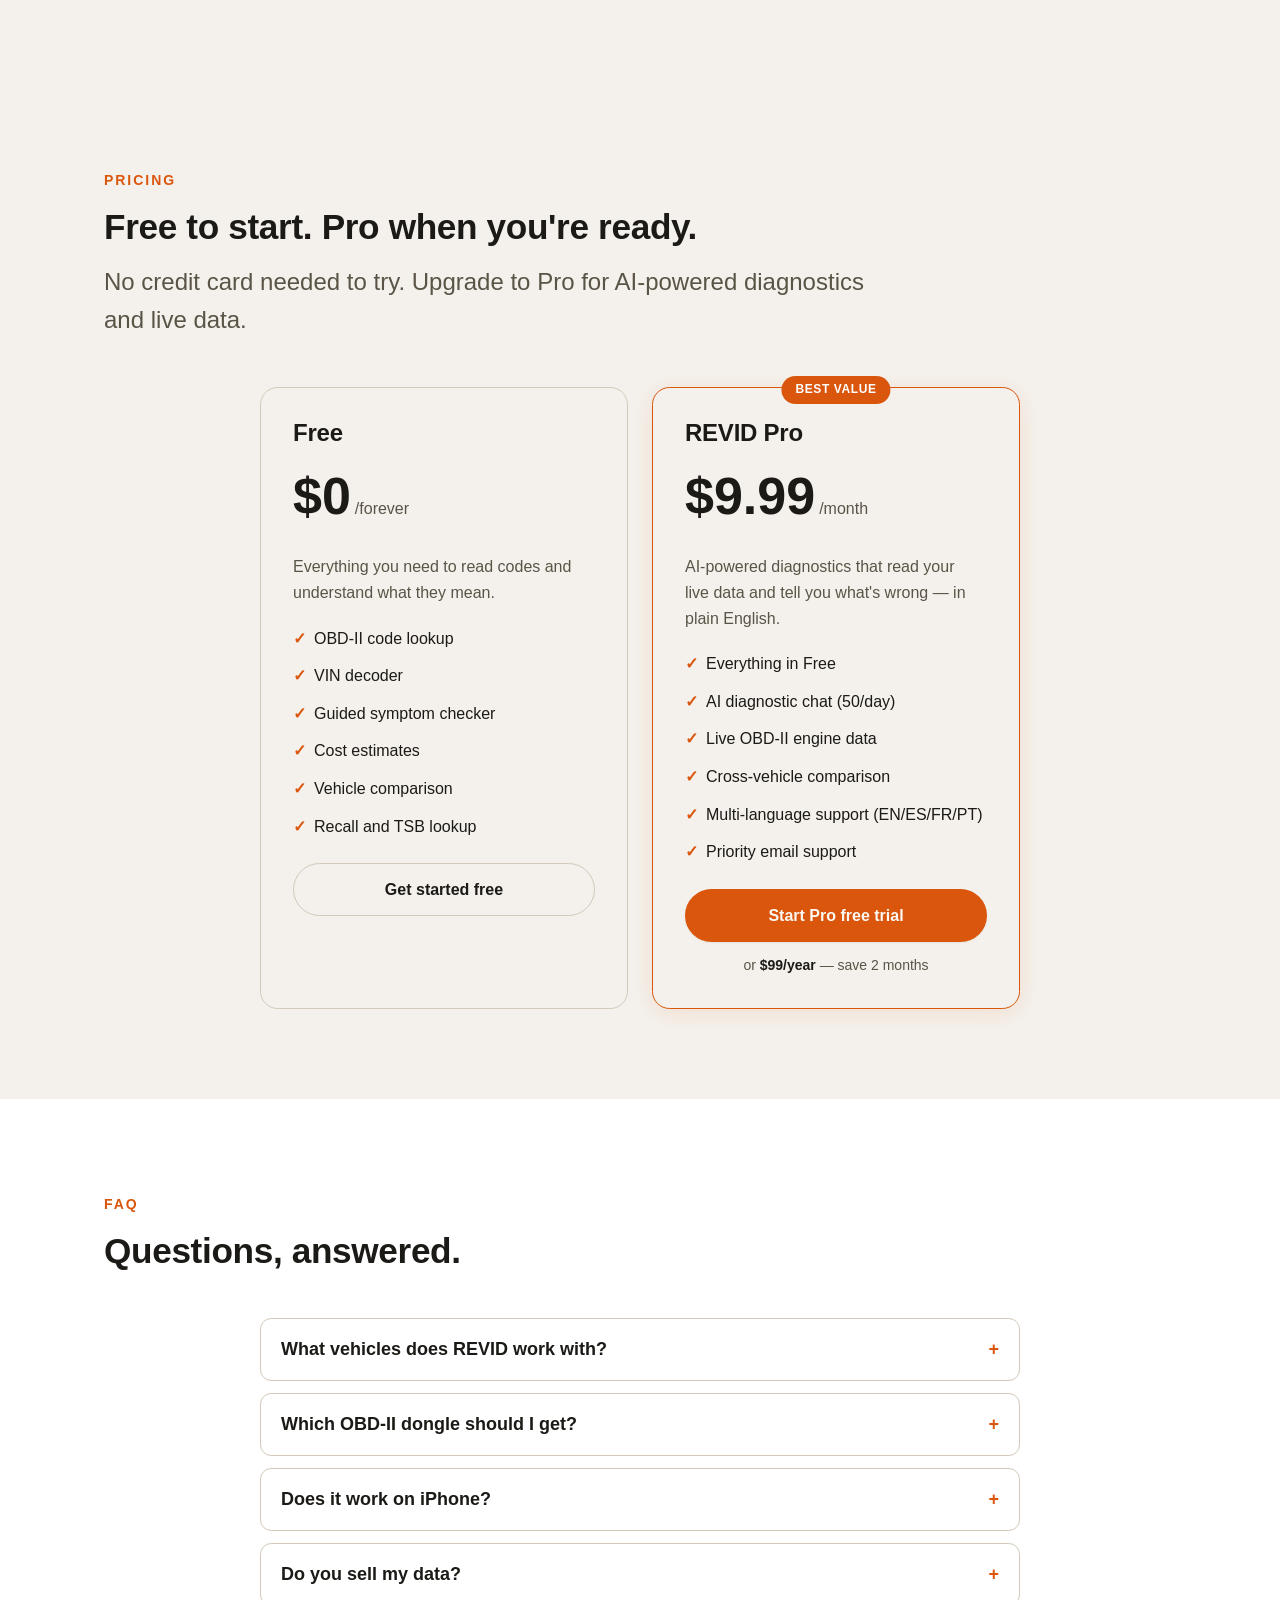
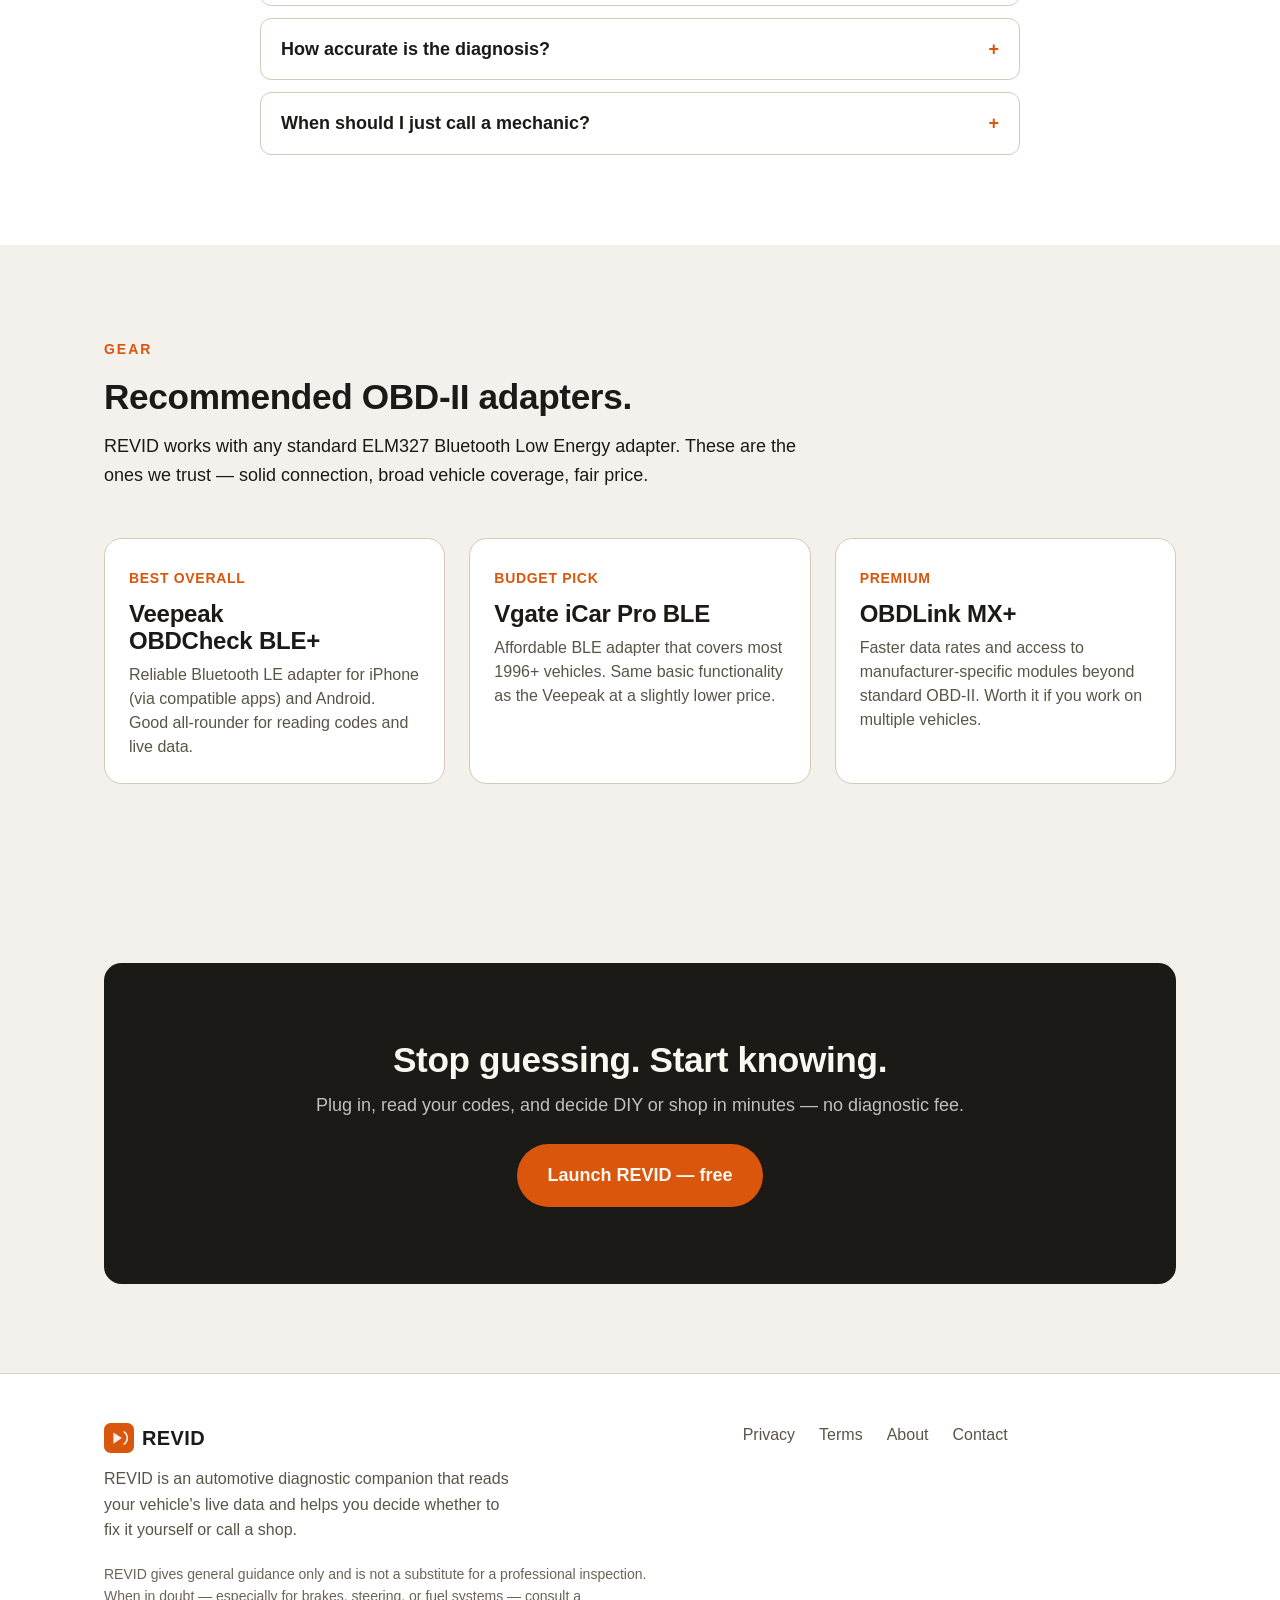
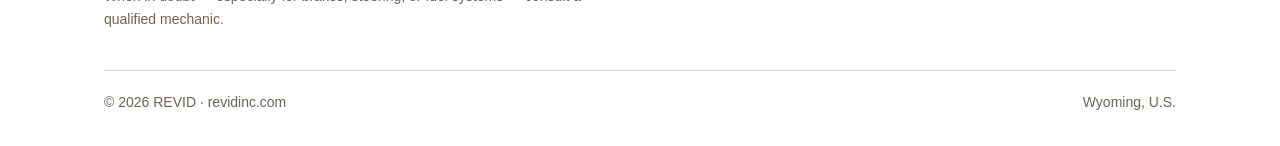
==== commit fc2322ff: "Add Recommended Gear section with affiliate-ready OBD-II adapter cards, add Gear nav link, add gear-" ====
--- a/index.html
+++ b/index.html
@@ -39,6 +39,7 @@
         <nav class="header__nav" aria-label="Primary">
           <a href="#how">How it works</a>
           <a href="#features">Features</a>
+          <a href="#gear">Gear</a>
           <a href="#pricing">Pricing</a>
           <a href="#faq">FAQ</a>
         </nav>
@@ -383,6 +384,42 @@
         </div>
       </section>
 
+      <!-- RECOMMENDED GEAR -->
+      <section class="section" id="gear">
+        <div class="container">
+          <div class="section-head" data-reveal>
+            <p class="eyebrow">Gear</p>
+            <h2 class="section-title">Recommended OBD-II adapters.</h2>
+            <p class="section-sub">REVID works with any standard ELM327 Bluetooth Low Energy adapter. These are the ones we trust — solid connection, broad vehicle coverage, fair price.</p>
+          </div>
+          <div class="gear-grid">
+            <!-- AFFILIATE LINKS: Once you're an Amazon Associate, paste your
+                 tagged links into the href attributes below and remove the
+                 data-no-affiliate class. The disclosure line appears
+                 automatically once at least one link is tagged. -->
+            <div class="gear-card" data-reveal>
+              <div class="gear-card__badge">Best overall</div>
+              <h3 class="gear-card__name">Veepeak OBDCheck BLE+</h3>
+              <p class="gear-card__desc">Reliable Bluetooth LE adapter for iPhone (via compatible apps) and Android. Good all-rounder for reading codes and live data.</p>
+              <!-- <a class="btn btn--ghost" href="AFFILIATE_URL" target="_blank" rel="nofollow noopener sponsored">View on Amazon</a> -->
+            </div>
+            <div class="gear-card" data-reveal>
+              <div class="gear-card__badge">Budget pick</div>
+              <h3 class="gear-card__name">Vgate iCar Pro BLE</h3>
+              <p class="gear-card__desc">Affordable BLE adapter that covers most 1996+ vehicles. Same basic functionality as the Veepeak at a slightly lower price.</p>
+              <!-- <a class="btn btn--ghost" href="AFFILIATE_URL" target="_blank" rel="nofollow noopener sponsored">View on Amazon</a> -->
+            </div>
+            <div class="gear-card" data-reveal>
+              <div class="gear-card__badge">Premium</div>
+              <h3 class="gear-card__name">OBDLink MX+</h3>
+              <p class="gear-card__desc">Faster data rates and access to manufacturer-specific modules beyond standard OBD-II. Worth it if you work on multiple vehicles.</p>
+              <!-- <a class="btn btn--ghost" href="AFFILIATE_URL" target="_blank" rel="nofollow noopener sponsored">View on Amazon</a> -->
+            </div>
+          </div>
+          <!-- <p class="affiliate-note">As an Amazon Associate, REVID earns from qualifying purchases.</p> -->
+        </div>
+      </section>
+
       <!-- CTA BAND -->
       <section class="section">
         <div class="container">
--- a/style.css
+++ b/style.css
@@ -266,6 +266,14 @@
   .pricing { grid-template-columns: 1fr; }
 }
 
+/* ---------- Recommended gear ---------- */
+.gear-grid { display: grid; grid-template-columns: repeat(auto-fit, minmax(260px, 1fr)); gap: var(--space-6); margin-top: var(--space-8); }
+.gear-card { position: relative; background: var(--color-surface); border: 1px solid var(--color-border); border-radius: var(--radius-lg); padding: var(--space-6); }
+.gear-card__badge { display: inline-block; font-size: var(--text-xs); font-weight: 700; text-transform: uppercase; letter-spacing: .05em; color: var(--color-primary); margin-bottom: var(--space-3); }
+.gear-card__name { font-size: var(--text-lg); font-weight: 700; margin-bottom: var(--space-2); }
+.gear-card__desc { color: var(--color-text-muted); font-size: var(--text-sm); line-height: 1.5; }
+.affiliate-note { text-align: center; color: var(--color-text-faint); font-size: var(--text-xs); margin-top: var(--space-6); }
+
 /* ---------- Reveal animation (progressive — content always visible) ---------- */
 [data-reveal] { opacity: 1; transform: none; transition: opacity .6s ease, transform .6s cubic-bezier(.16,1,.3,1); }
 [data-reveal].in { opacity: 1; transform: none; }
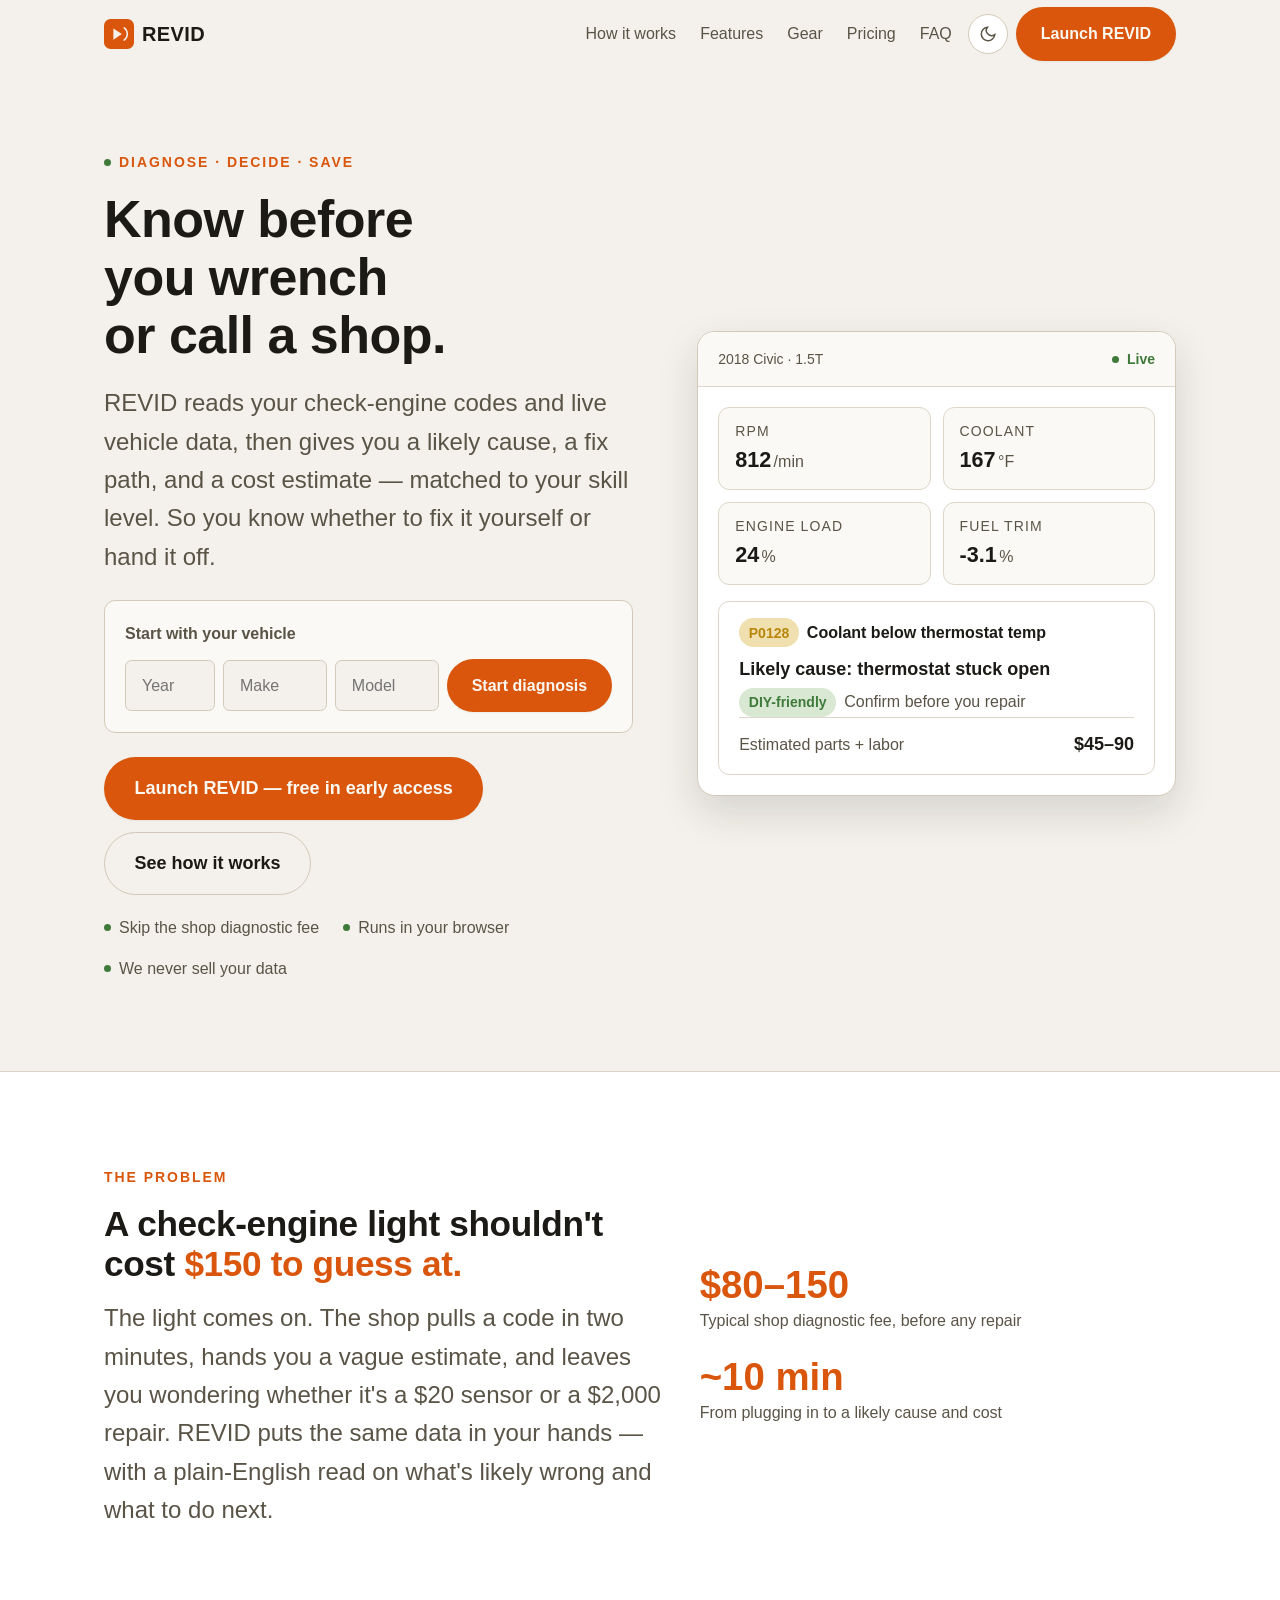
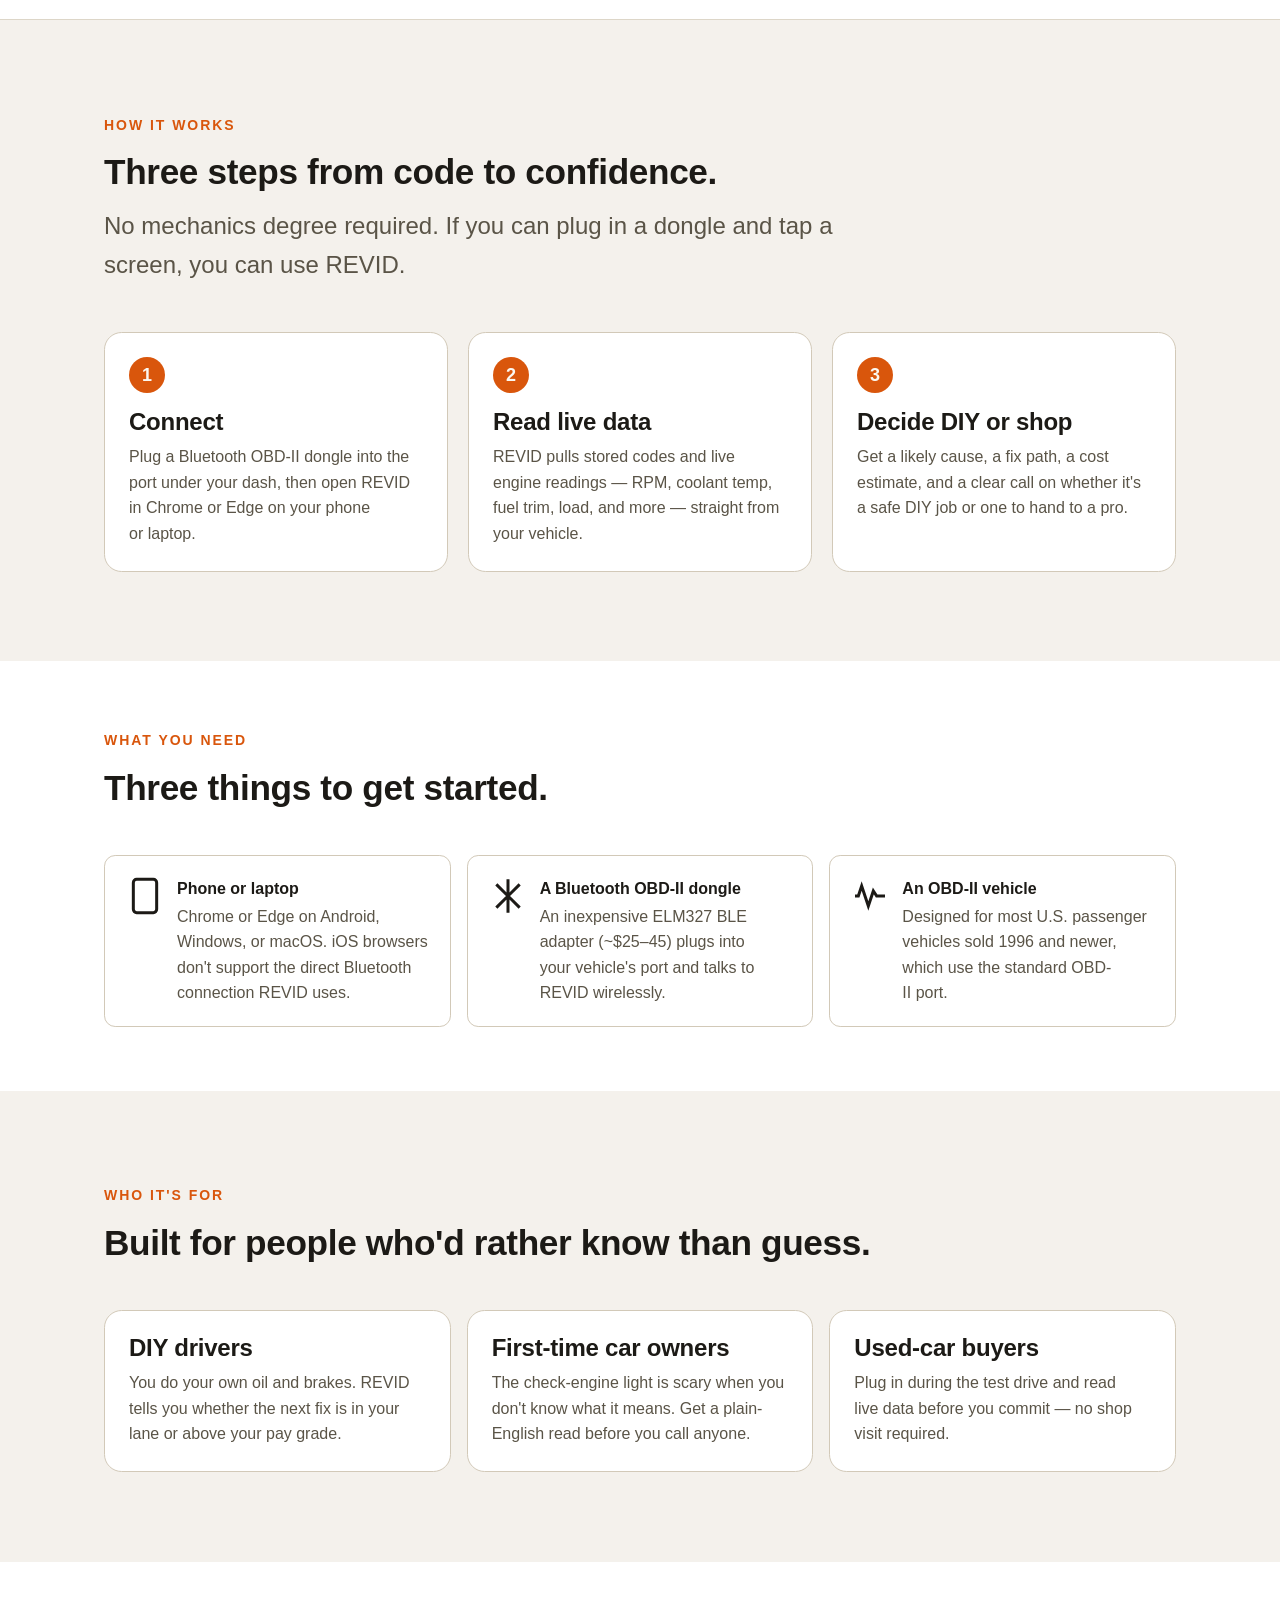
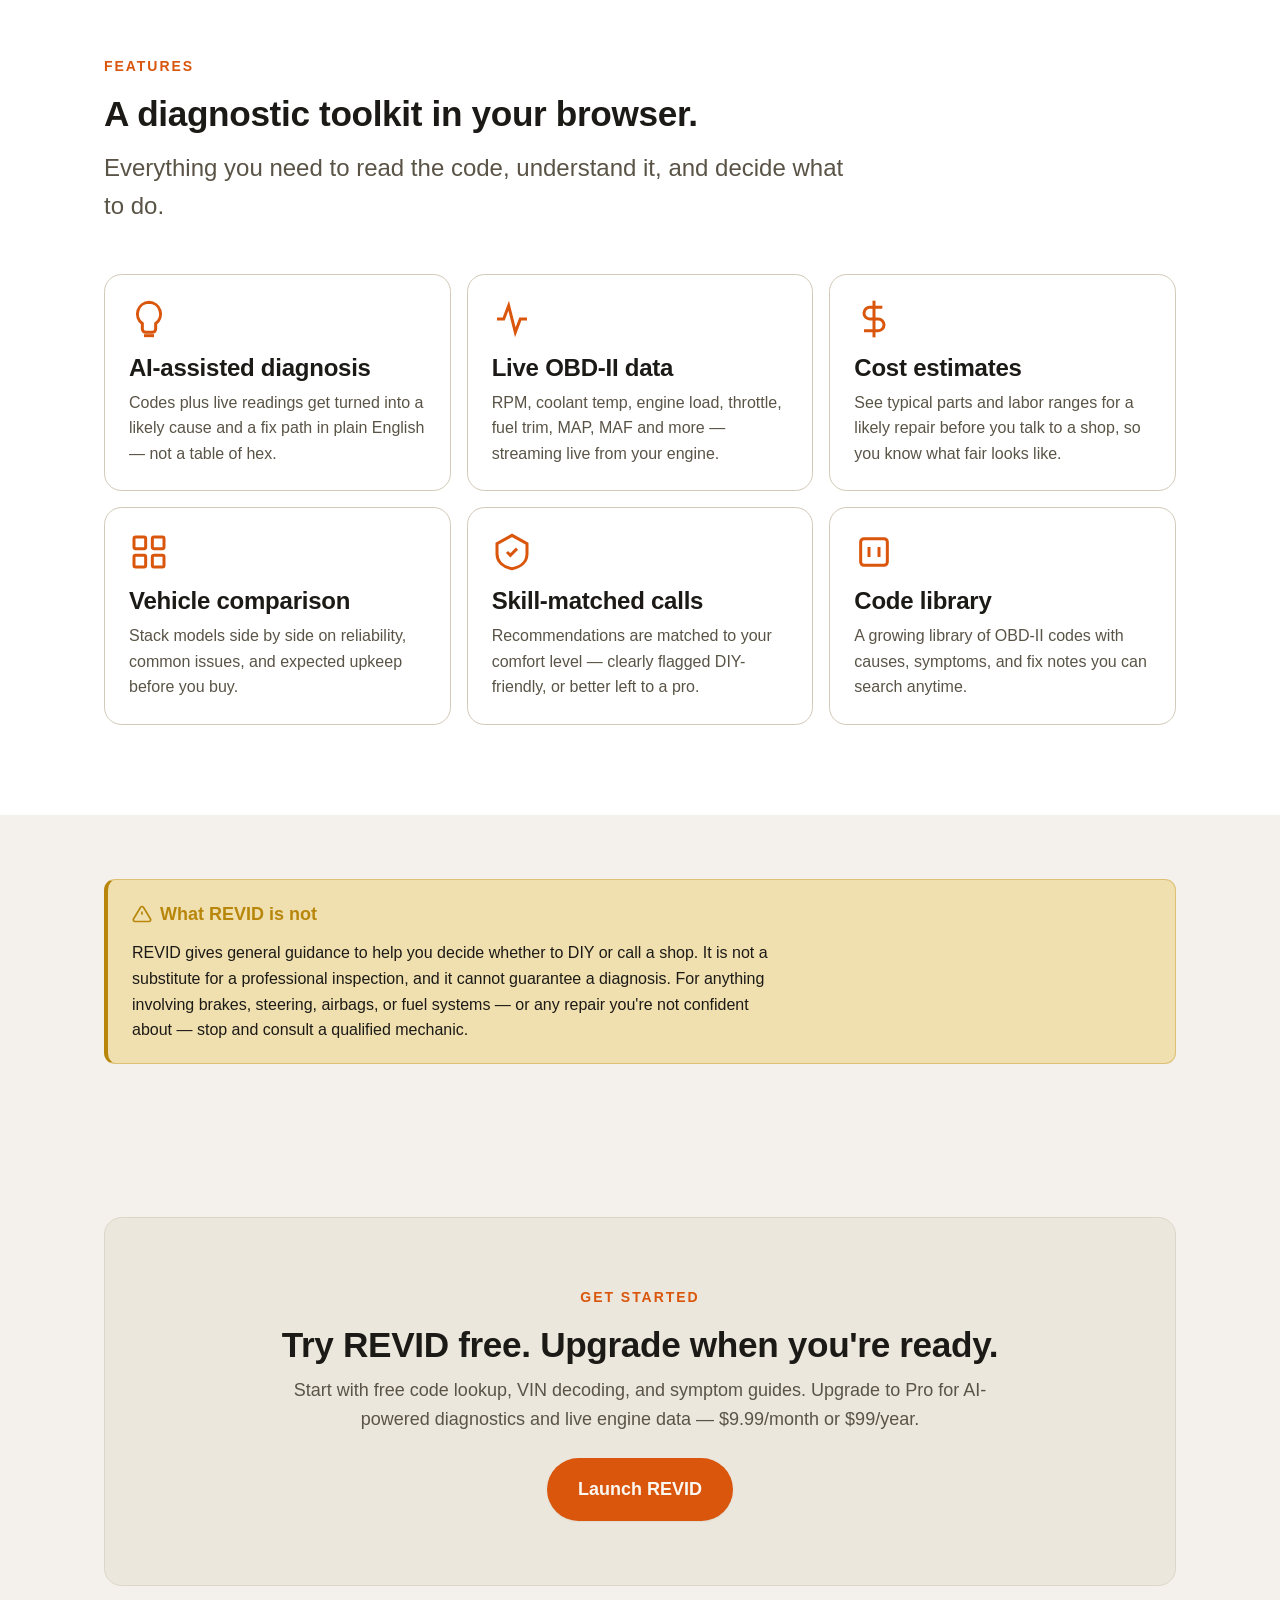
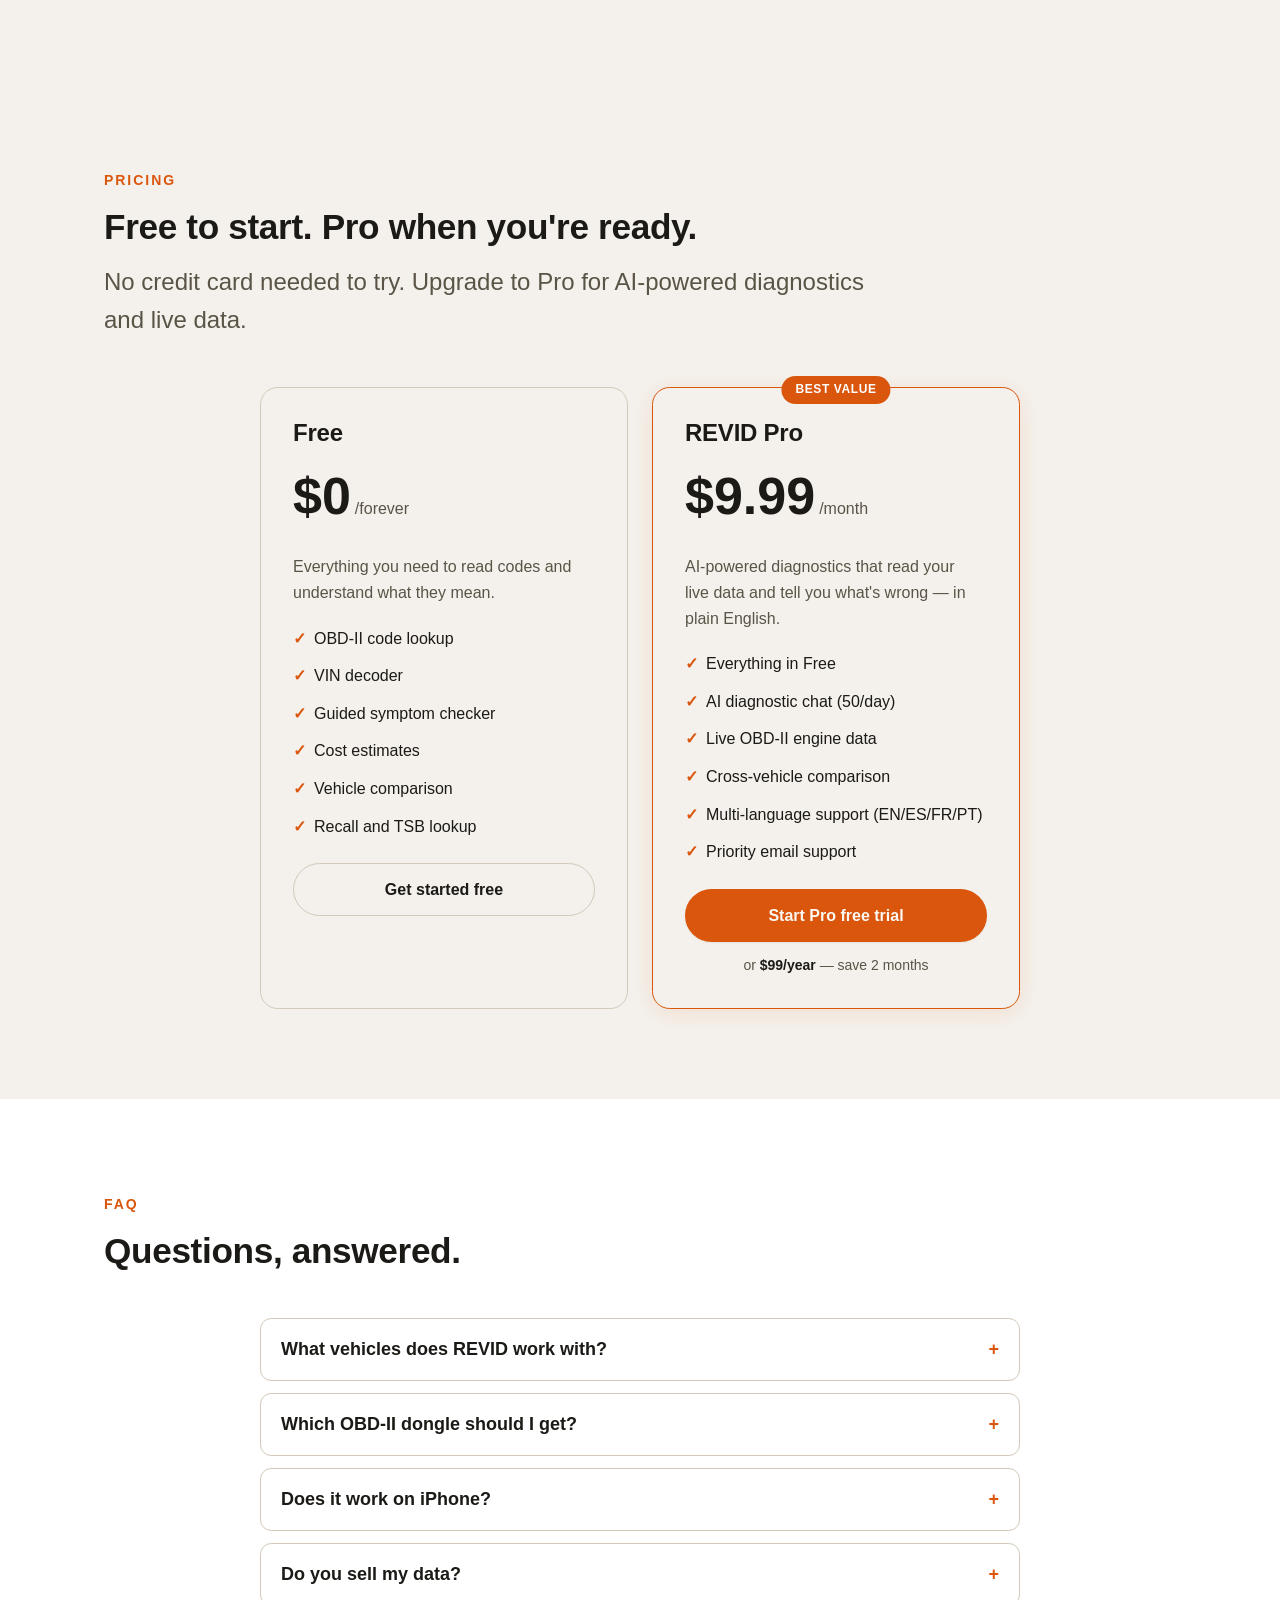
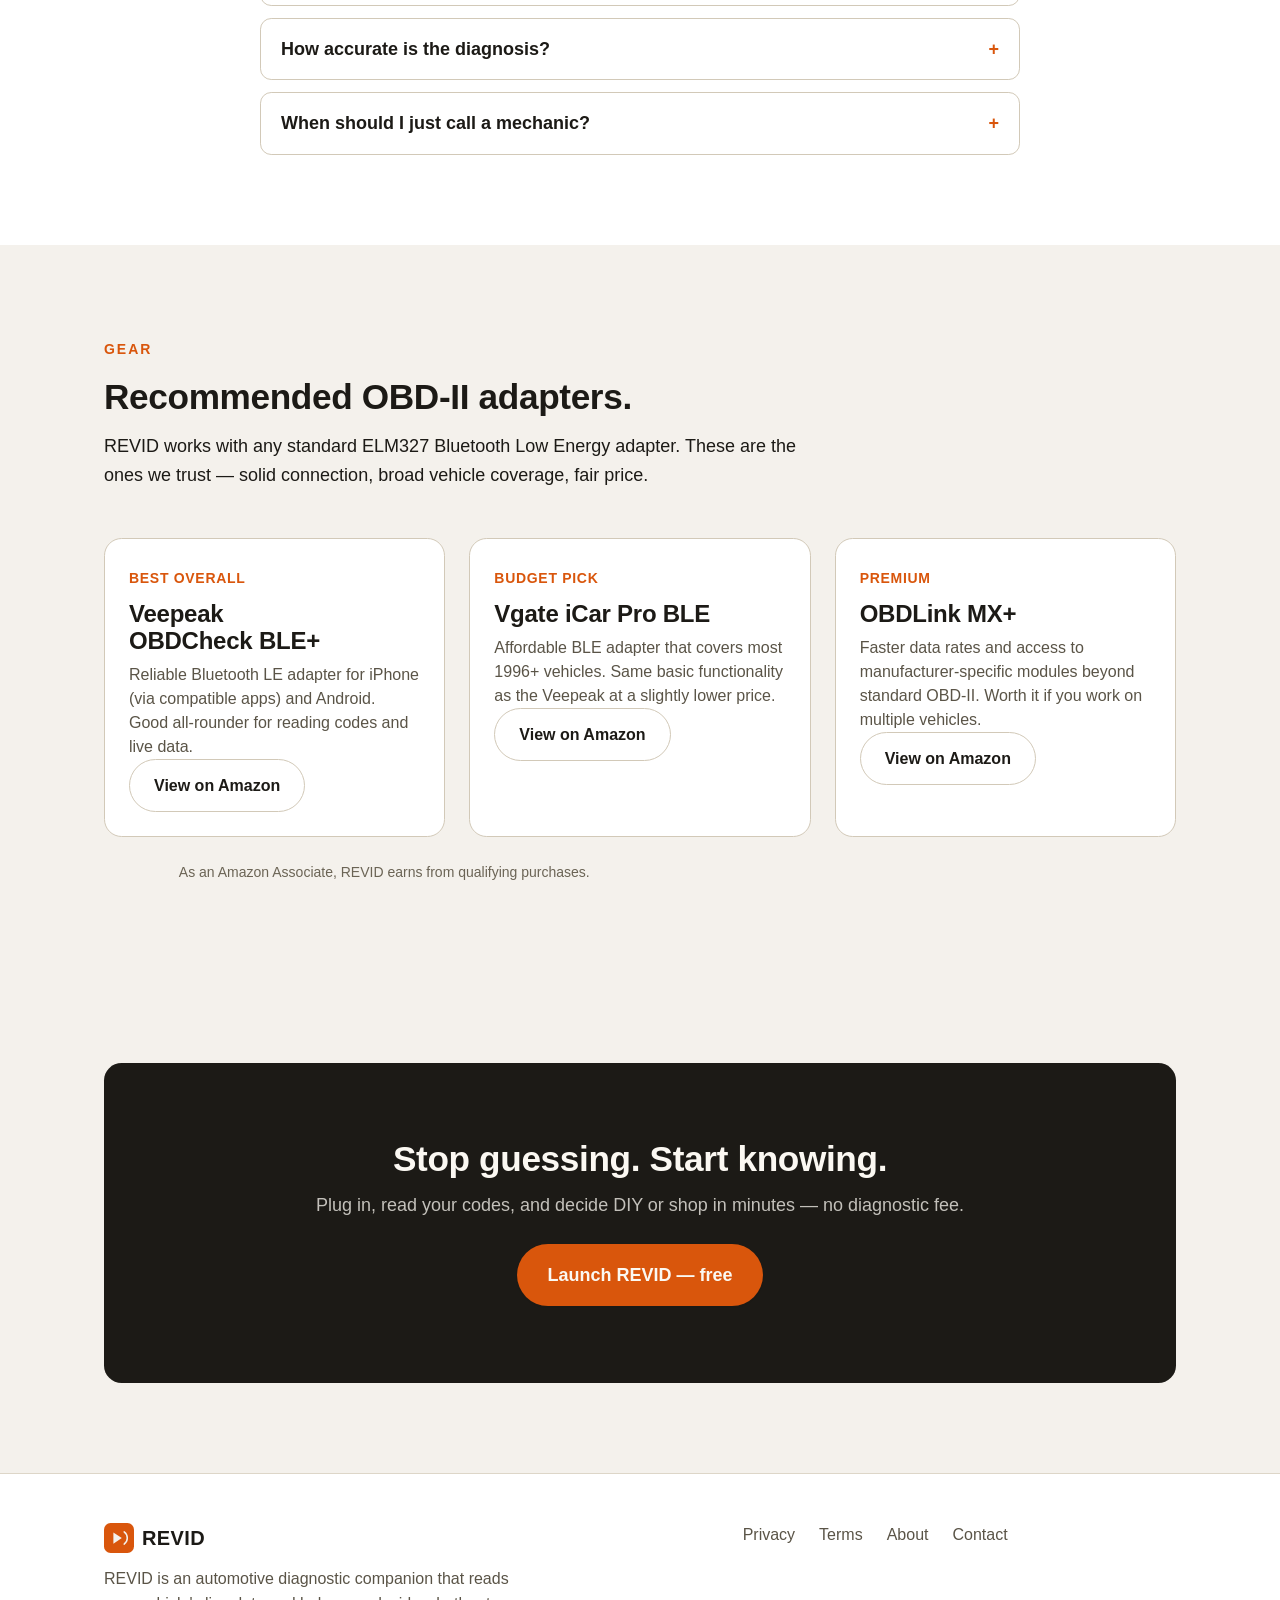
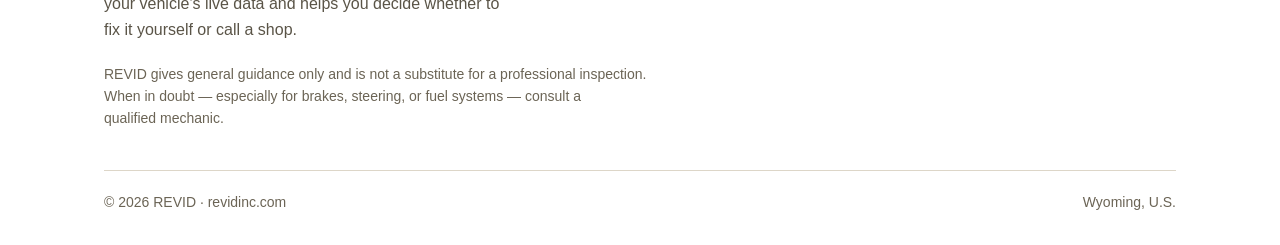
==== commit 6215d0f8: "Wire Amazon Associates affiliate links (tag: Zman0c-20) into gear section - All 3 dongle buy buttons" ====
--- a/index.html
+++ b/index.html
@@ -401,22 +401,22 @@
               <div class="gear-card__badge">Best overall</div>
               <h3 class="gear-card__name">Veepeak OBDCheck BLE+</h3>
               <p class="gear-card__desc">Reliable Bluetooth LE adapter for iPhone (via compatible apps) and Android. Good all-rounder for reading codes and live data.</p>
-              <!-- <a class="btn btn--ghost" href="AFFILIATE_URL" target="_blank" rel="nofollow noopener sponsored">View on Amazon</a> -->
+              <a class="btn btn--ghost" href="https://www.amazon.com/dp/B076XVQMVS?tag=Zman0c-20" target="_blank" rel="nofollow noopener sponsored">View on Amazon</a>
             </div>
             <div class="gear-card" data-reveal>
               <div class="gear-card__badge">Budget pick</div>
               <h3 class="gear-card__name">Vgate iCar Pro BLE</h3>
               <p class="gear-card__desc">Affordable BLE adapter that covers most 1996+ vehicles. Same basic functionality as the Veepeak at a slightly lower price.</p>
-              <!-- <a class="btn btn--ghost" href="AFFILIATE_URL" target="_blank" rel="nofollow noopener sponsored">View on Amazon</a> -->
+              <a class="btn btn--ghost" href="https://www.amazon.com/dp/B06XGB4873?tag=Zman0c-20" target="_blank" rel="nofollow noopener sponsored">View on Amazon</a>
             </div>
             <div class="gear-card" data-reveal>
               <div class="gear-card__badge">Premium</div>
               <h3 class="gear-card__name">OBDLink MX+</h3>
               <p class="gear-card__desc">Faster data rates and access to manufacturer-specific modules beyond standard OBD-II. Worth it if you work on multiple vehicles.</p>
-              <!-- <a class="btn btn--ghost" href="AFFILIATE_URL" target="_blank" rel="nofollow noopener sponsored">View on Amazon</a> -->
-            </div>
-          </div>
-          <!-- <p class="affiliate-note">As an Amazon Associate, REVID earns from qualifying purchases.</p> -->
+              <a class="btn btn--ghost" href="https://www.amazon.com/dp/B07JFRFJG6?tag=Zman0c-20" target="_blank" rel="nofollow noopener sponsored">View on Amazon</a>
+            </div>
+          </div>
+          <p class="affiliate-note">As an Amazon Associate, REVID earns from qualifying purchases.</p>
         </div>
       </section>
 
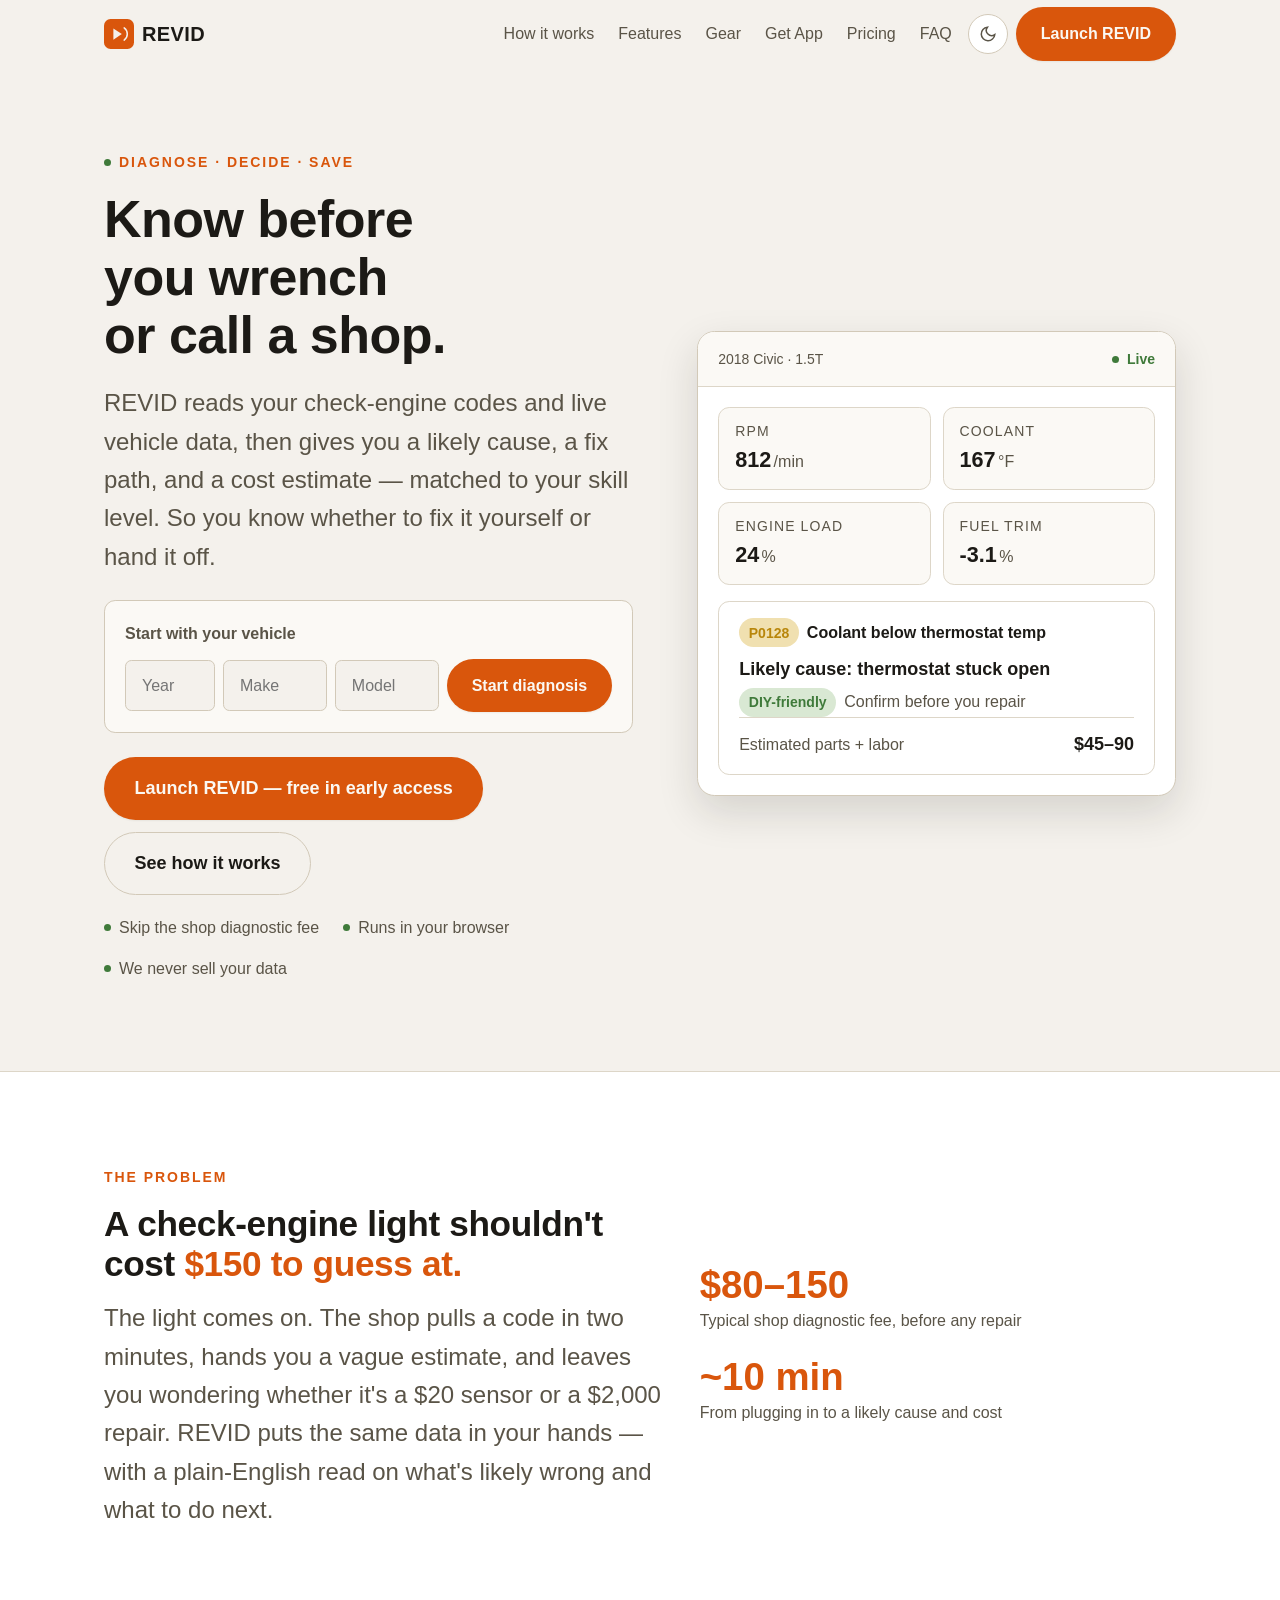
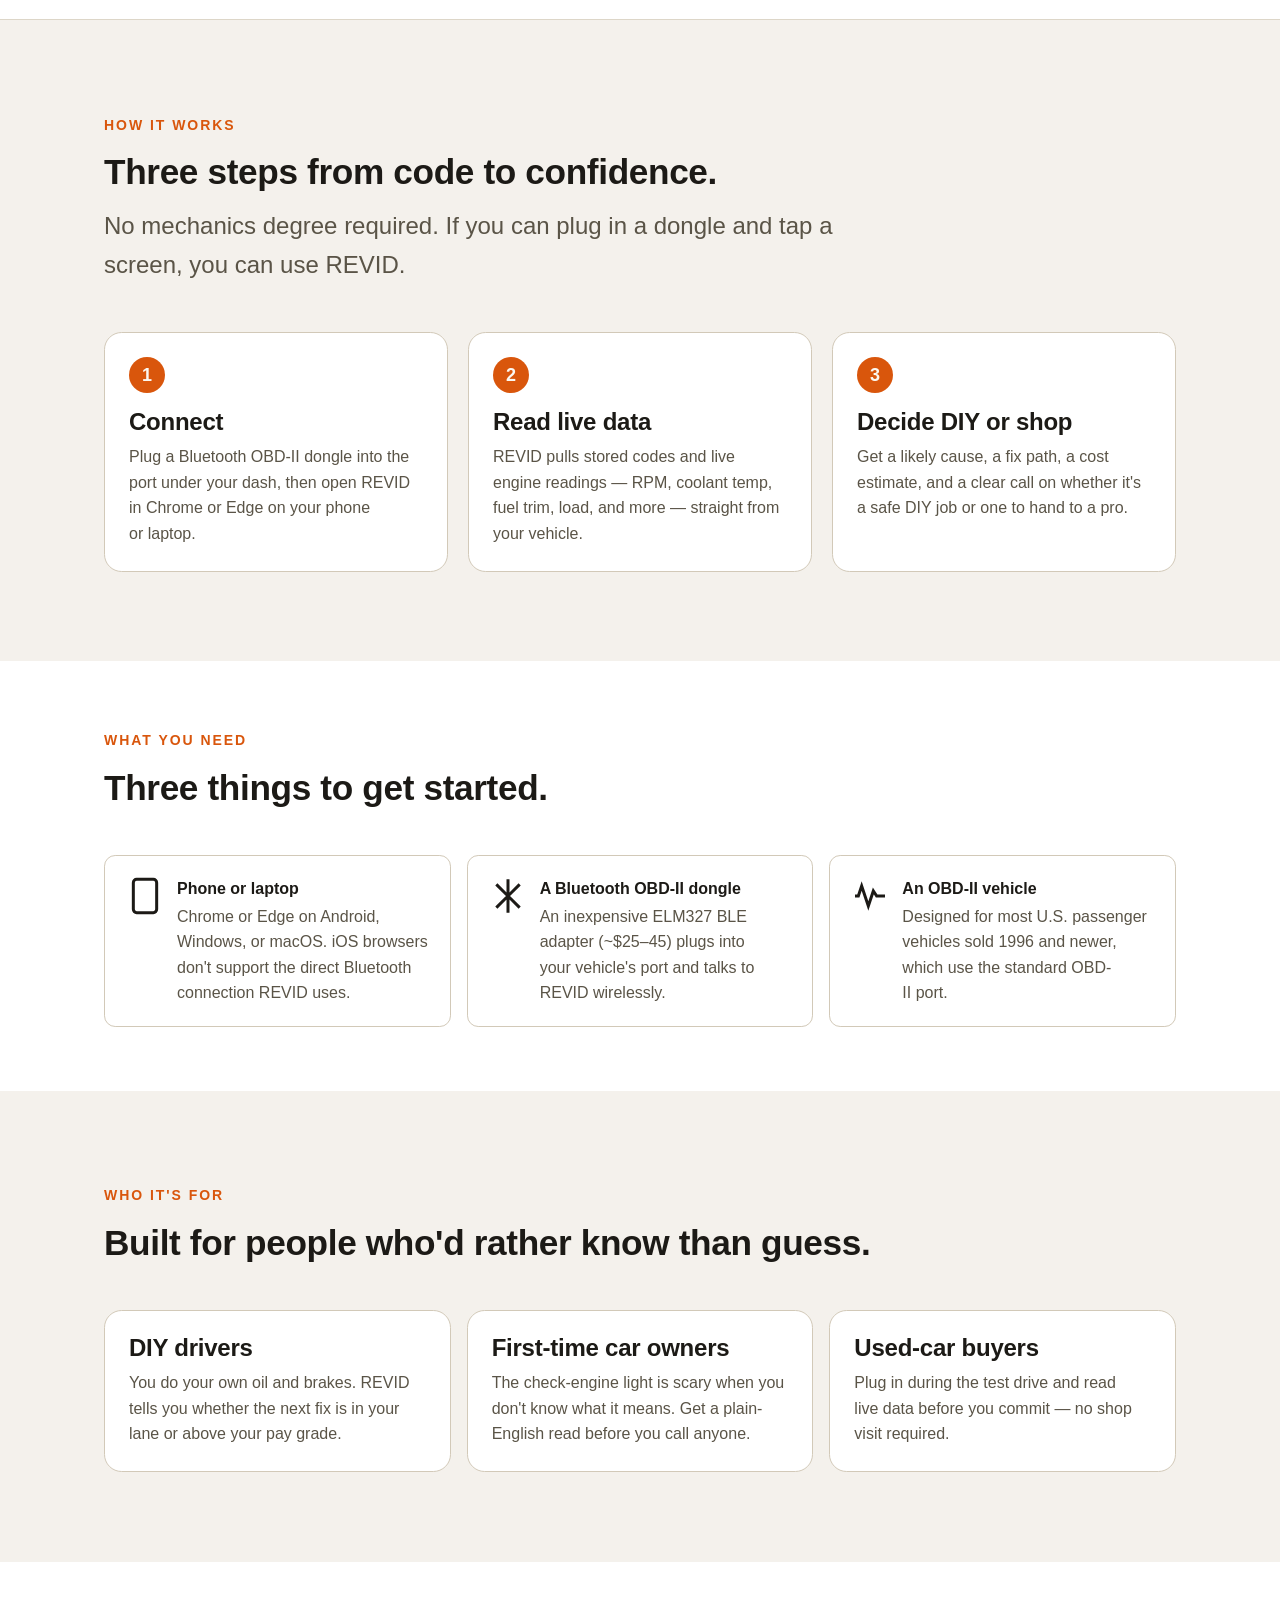
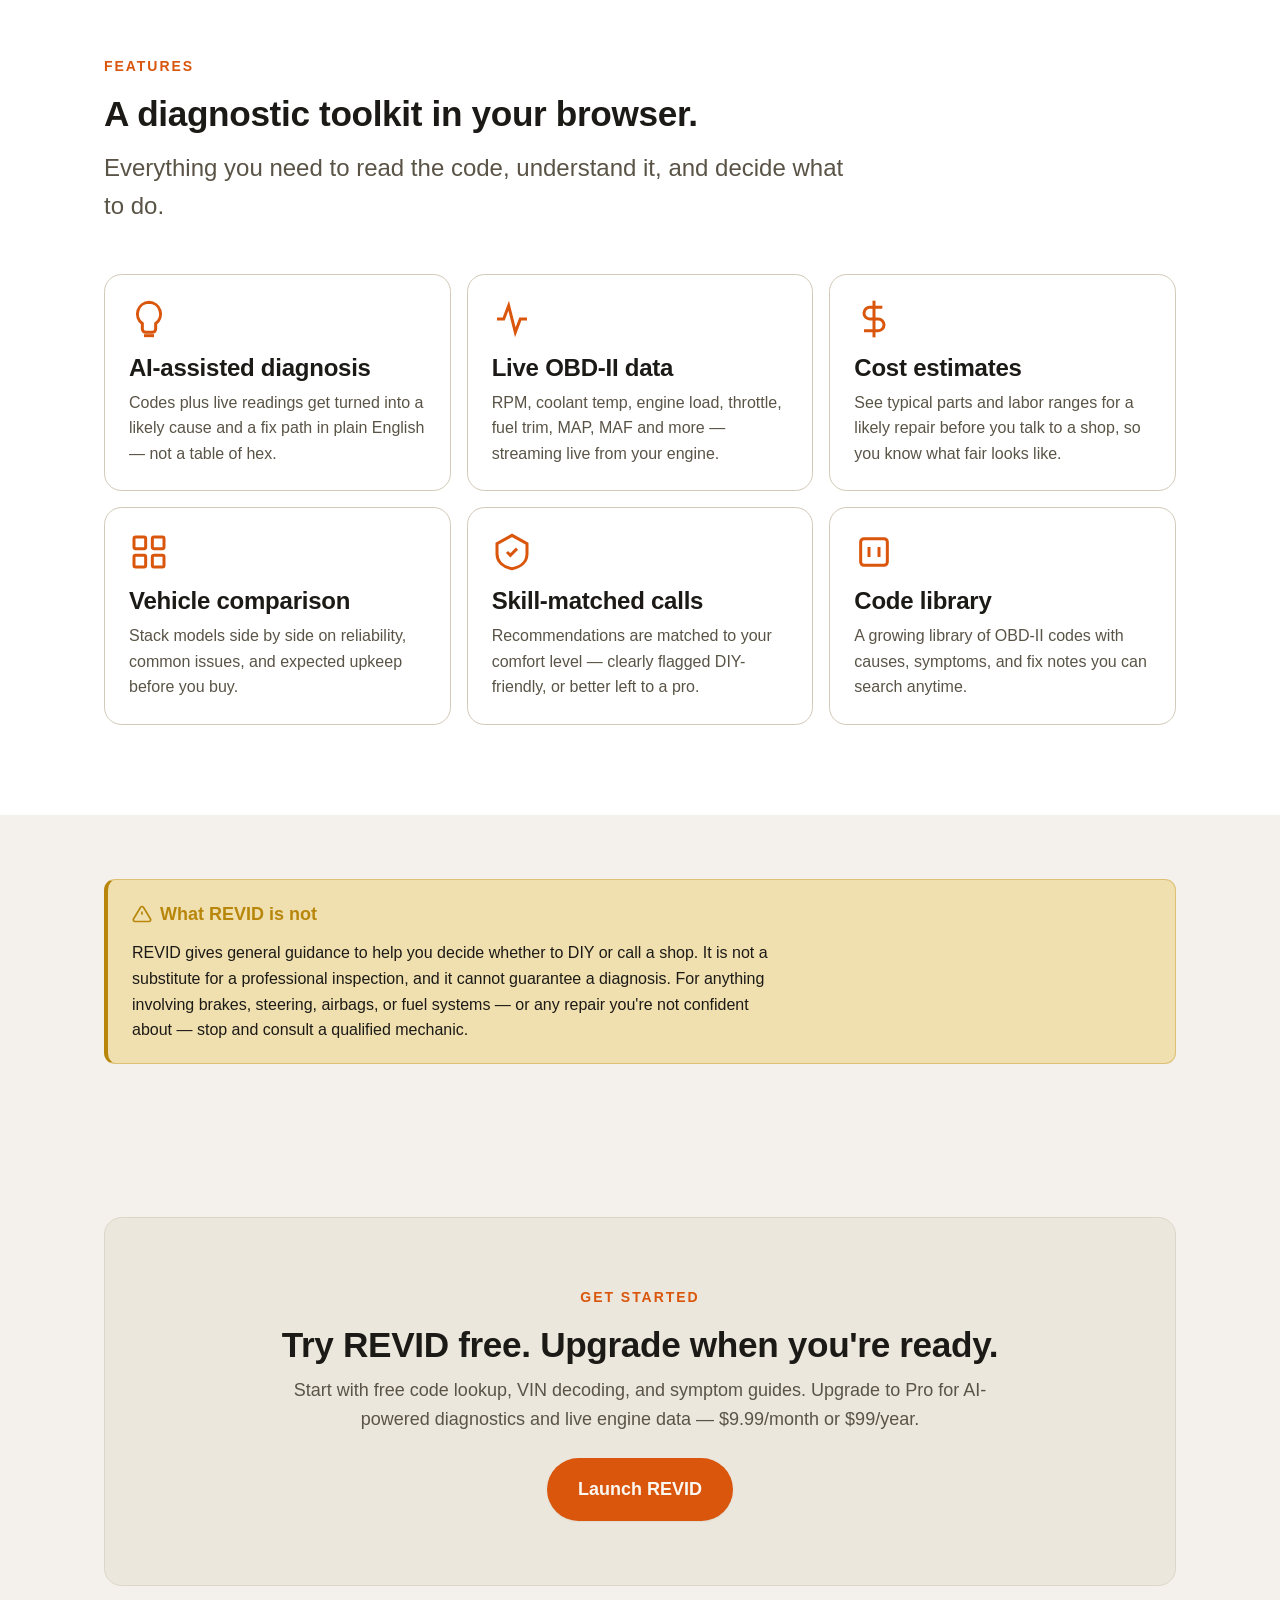
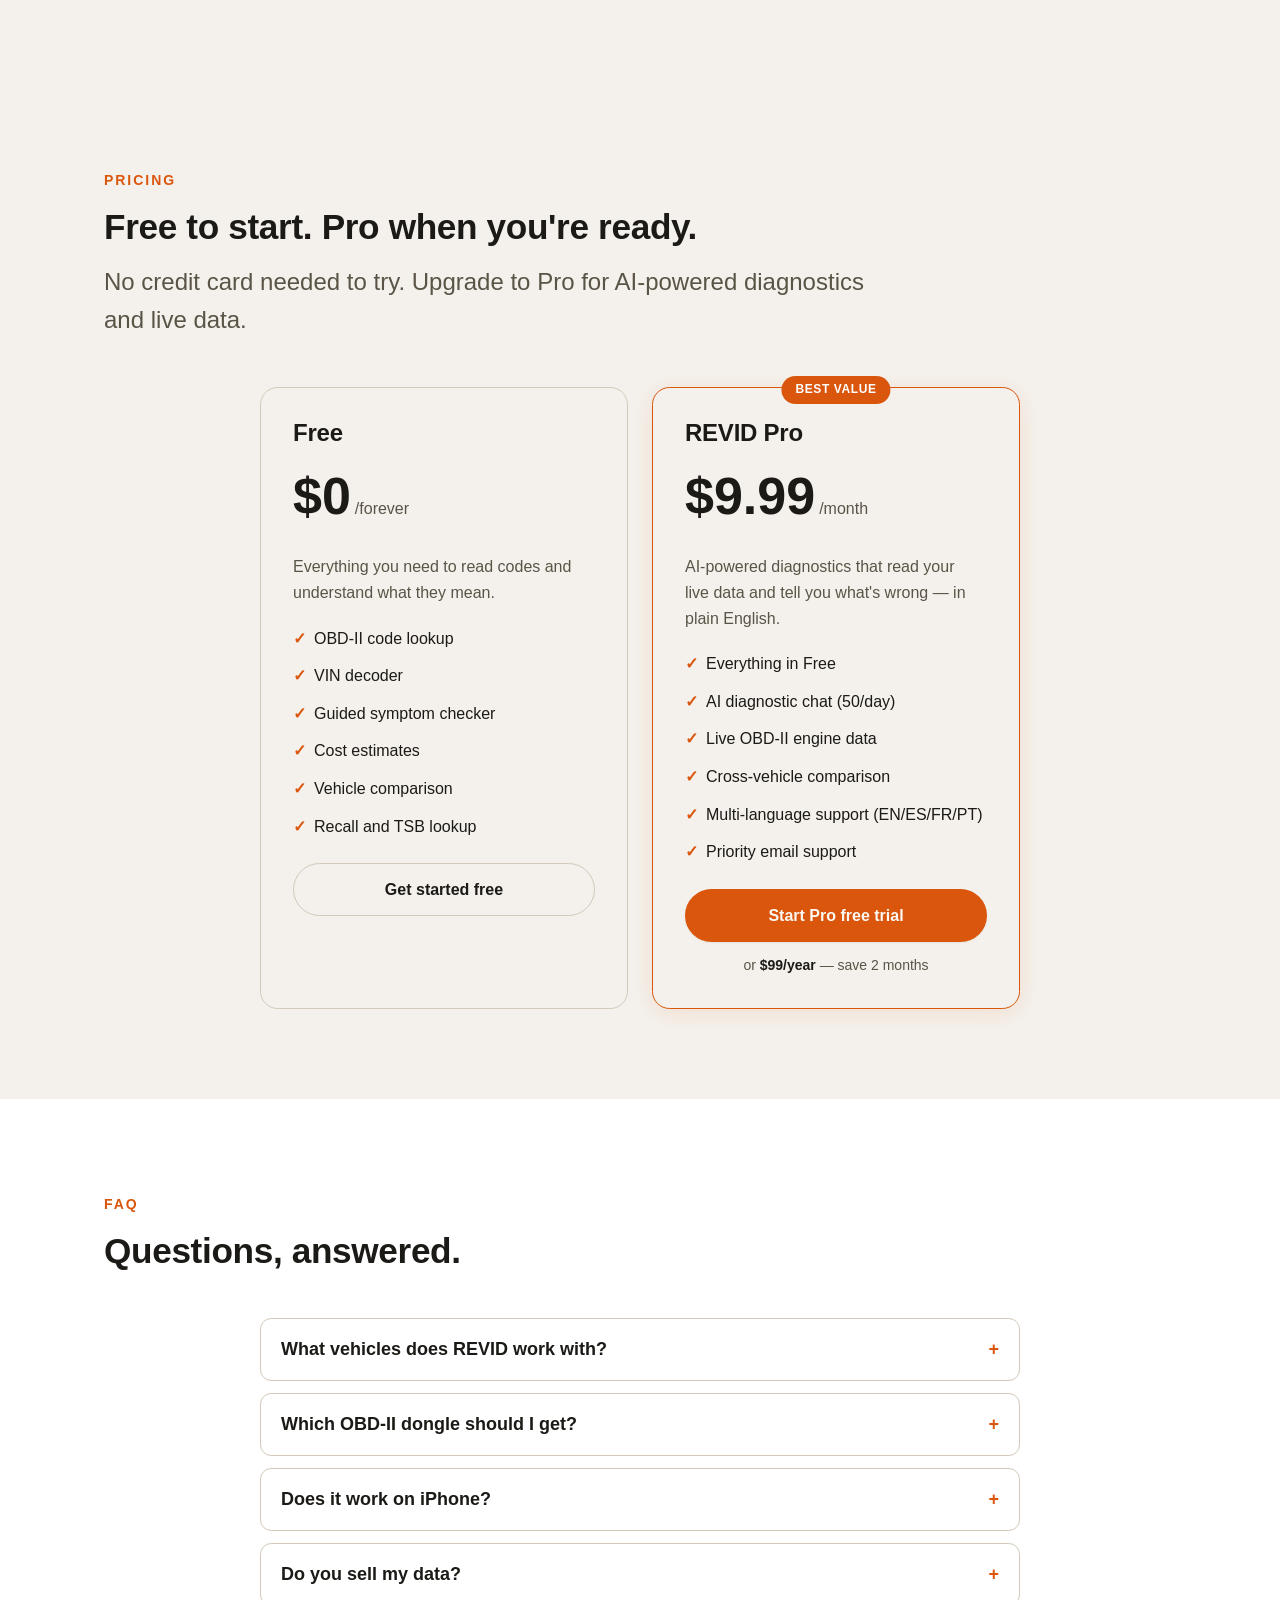
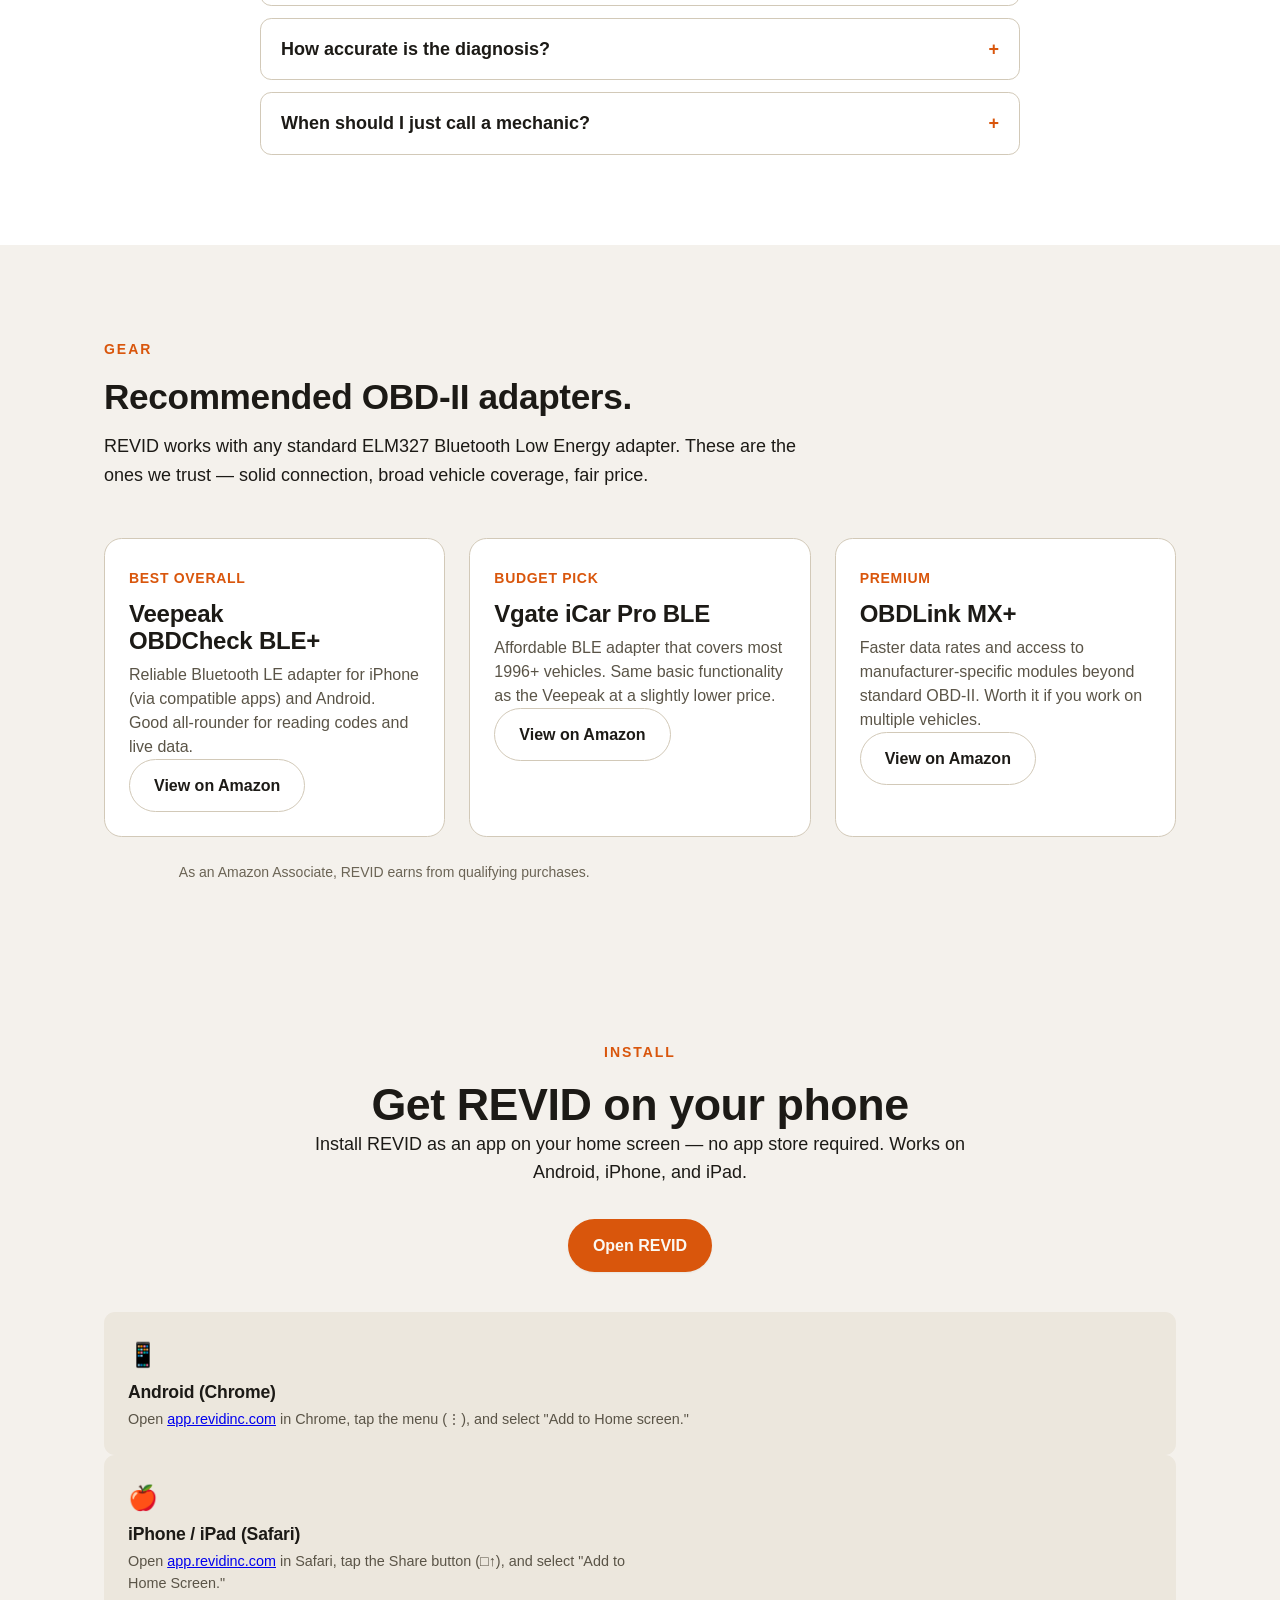
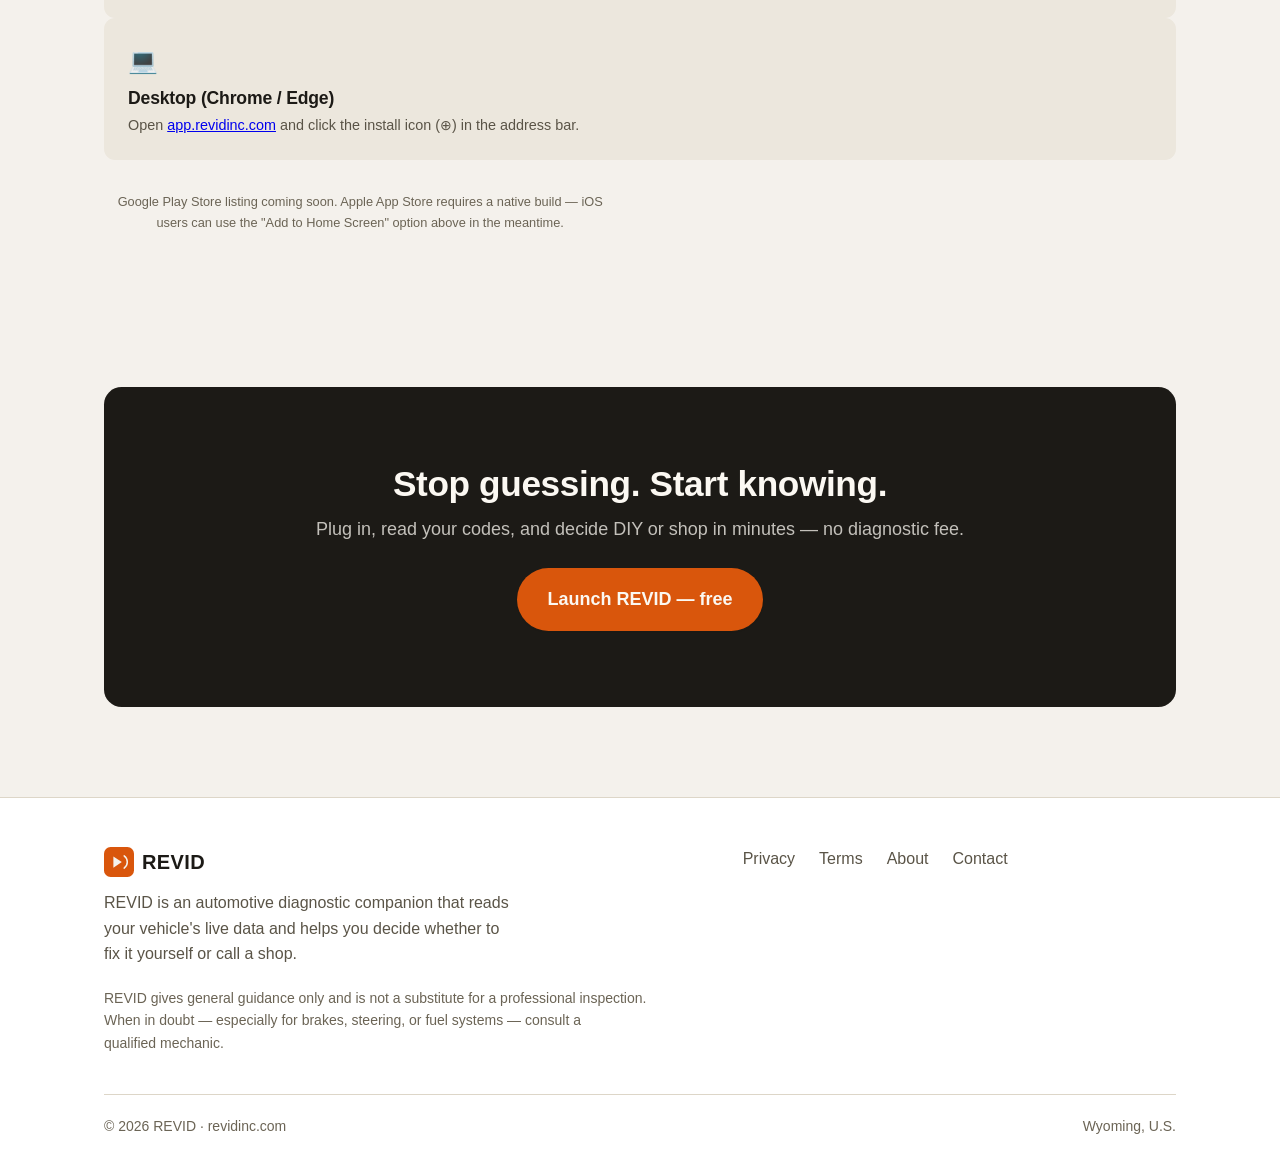
==== commit 520fe384: "Add 'Get the App' section with PWA install instructions for Android/iPhone/Desktop - 'Get App' nav l" ====
--- a/index.html
+++ b/index.html
@@ -40,6 +40,7 @@
           <a href="#how">How it works</a>
           <a href="#features">Features</a>
           <a href="#gear">Gear</a>
+          <a href="#get-app">Get App</a>
           <a href="#pricing">Pricing</a>
           <a href="#faq">FAQ</a>
         </nav>
@@ -420,6 +421,36 @@
         </div>
       </section>
 
+      <!-- GET THE APP -->
+      <section class="section section--tight" id="get-app">
+        <div class="container container--narrow" style="text-align: center;">
+          <p class="eyebrow" data-reveal>Install</p>
+          <h2 class="title" style="font-size: clamp(1.8rem, 4vw, 2.8rem);" data-reveal>Get REVID on your phone</h2>
+          <p class="lead" style="margin-inline: auto; max-width: 42rem; margin-bottom: 2rem;" data-reveal>Install REVID as an app on your home screen — no app store required. Works on Android, iPhone, and iPad.</p>
+          <div data-reveal style="display: flex; flex-wrap: wrap; gap: 1rem; justify-content: center; margin-bottom: 2.5rem;">
+            <a class="btn btn--primary" href="https://app.revidinc.com" target="_blank" rel="noopener">Open REVID</a>
+          </div>
+          <div class="grid grid--3" style="gap: 1.5rem; text-align: left;">
+            <div data-reveal style="padding: 1.5rem; background: var(--color-surface-offset); border-radius: var(--radius-md);">
+              <div style="font-size: 1.5rem; margin-bottom: 0.5rem;">📱</div>
+              <h3 style="font-size: 1.1rem; margin-bottom: 0.4rem;">Android (Chrome)</h3>
+              <p style="font-size: 0.9rem; color: var(--color-text-muted); line-height: 1.5;">Open <a href="https://app.revidinc.com" target="_blank" rel="noopener">app.revidinc.com</a> in Chrome, tap the menu (⋮), and select "Add to Home screen."</p>
+            </div>
+            <div data-reveal style="padding: 1.5rem; background: var(--color-surface-offset); border-radius: var(--radius-md);">
+              <div style="font-size: 1.5rem; margin-bottom: 0.5rem;">🍎</div>
+              <h3 style="font-size: 1.1rem; margin-bottom: 0.4rem;">iPhone / iPad (Safari)</h3>
+              <p style="font-size: 0.9rem; color: var(--color-text-muted); line-height: 1.5;">Open <a href="https://app.revidinc.com" target="_blank" rel="noopener">app.revidinc.com</a> in Safari, tap the Share button (□↑), and select "Add to Home Screen."</p>
+            </div>
+            <div data-reveal style="padding: 1.5rem; background: var(--color-surface-offset); border-radius: var(--radius-md);">
+              <div style="font-size: 1.5rem; margin-bottom: 0.5rem;">💻</div>
+              <h3 style="font-size: 1.1rem; margin-bottom: 0.4rem;">Desktop (Chrome / Edge)</h3>
+              <p style="font-size: 0.9rem; color: var(--color-text-muted); line-height: 1.5;">Open <a href="https://app.revidinc.com" target="_blank" rel="noopener">app.revidinc.com</a> and click the install icon (⊕) in the address bar.</p>
+            </div>
+          </div>
+          <p style="font-size: 0.8rem; color: var(--color-text-faint); margin-top: 2rem;" data-reveal>Google Play Store listing coming soon. Apple App Store requires a native build — iOS users can use the "Add to Home Screen" option above in the meantime.</p>
+        </div>
+      </section>
+
       <!-- CTA BAND -->
       <section class="section">
         <div class="container">
